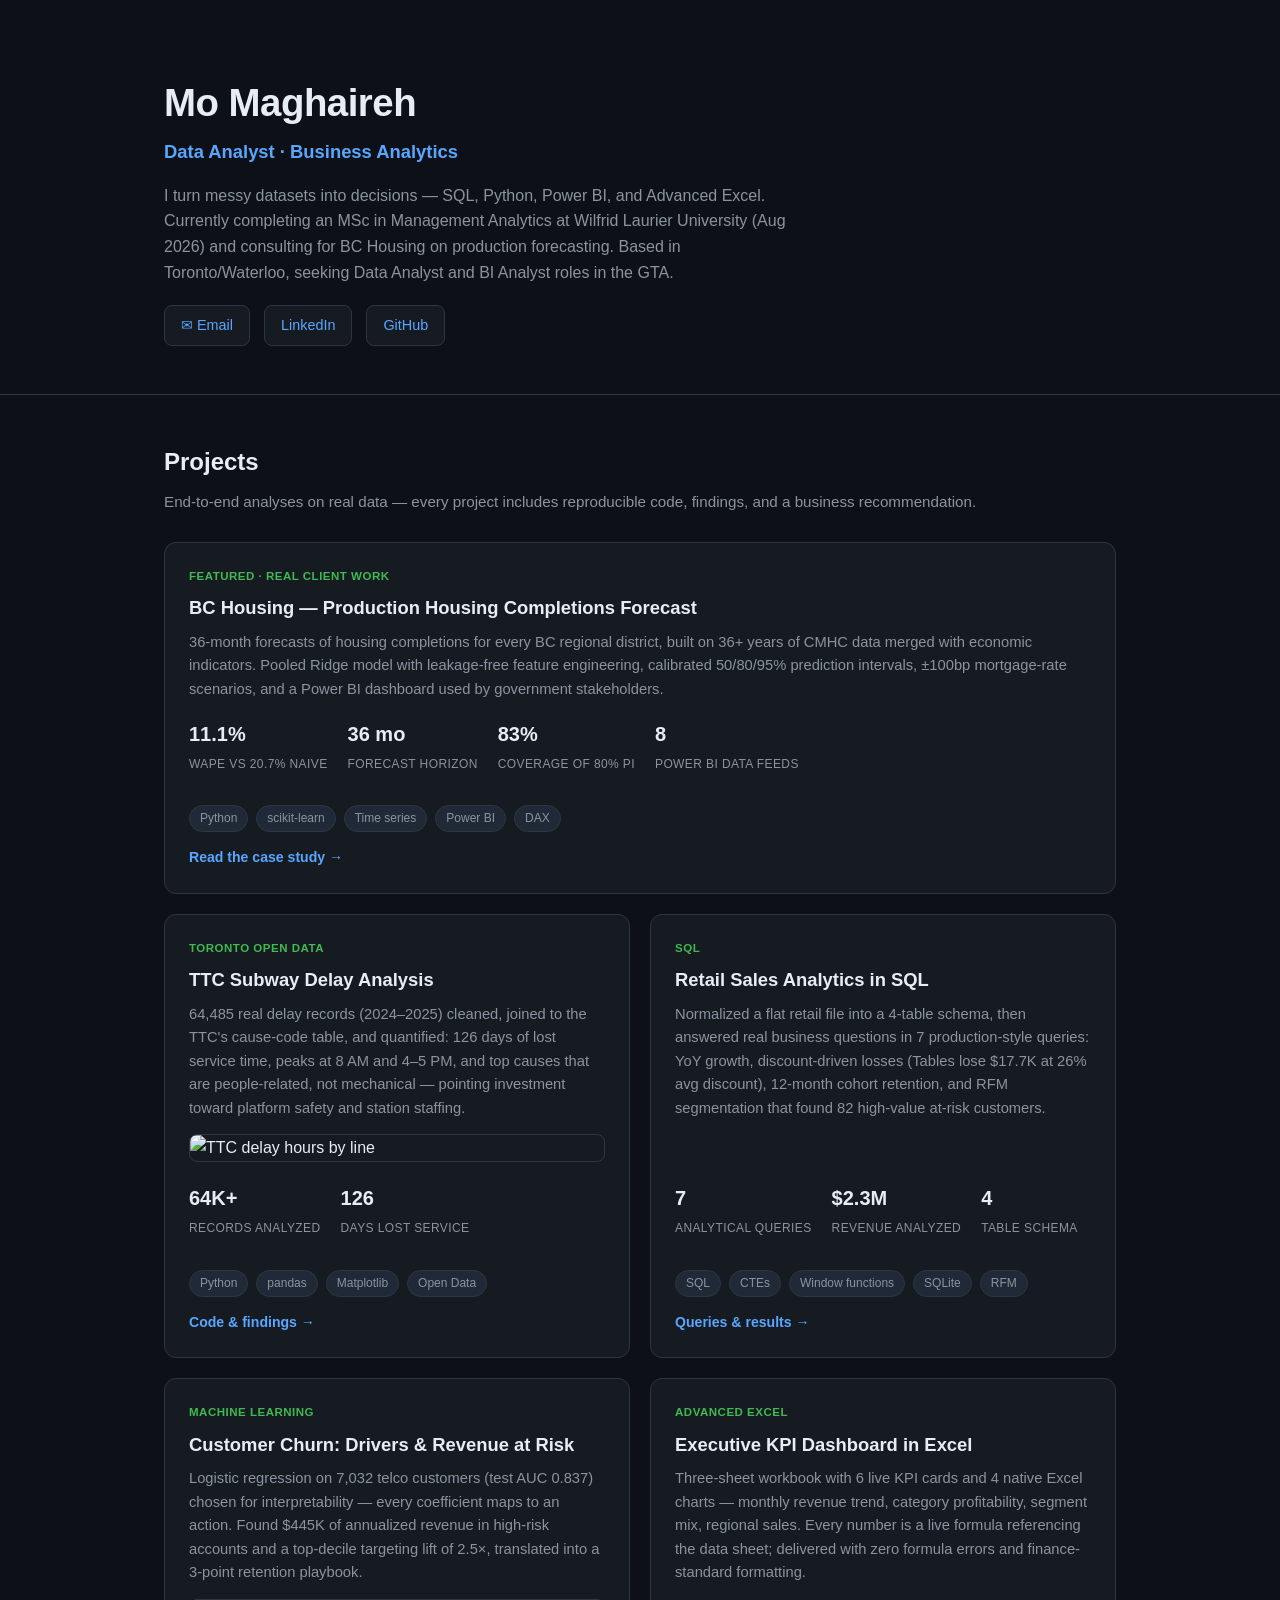
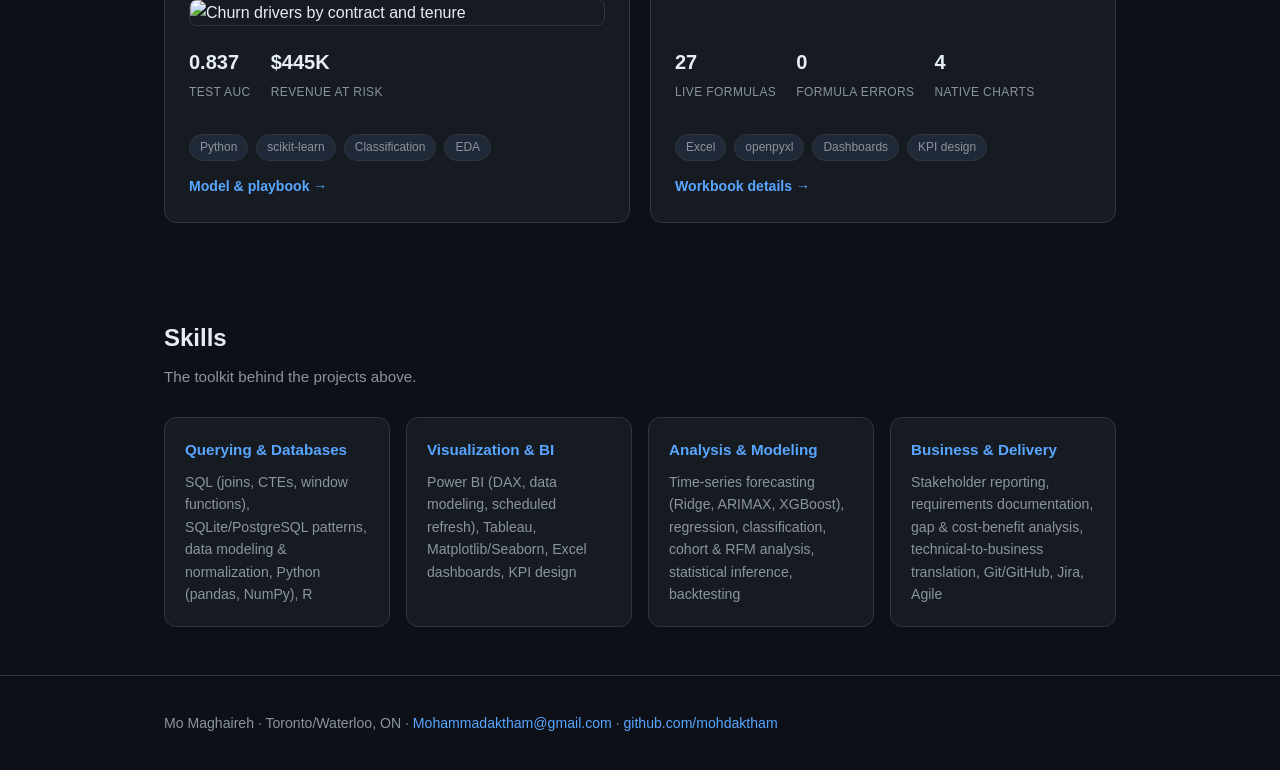
==== index.html @ 74f6d06e "Add files via upload" ====
<!DOCTYPE html>
<html lang="en">
<head>
<meta charset="UTF-8">
<meta name="viewport" content="width=device-width, initial-scale=1.0">
<title>Mo Maghaireh — Data Analyst | Toronto</title>
<meta name="description" content="Data & Business Analytics portfolio of Mo Maghaireh — SQL, Python, Power BI, Excel. Toronto/GTA.">
<style>
:root{
  --bg:#0d1117; --panel:#161b22; --border:#30363d; --text:#e6edf3;
  --muted:#8b949e; --accent:#58a6ff; --accent2:#3fb950; --tag:#1f2937;
}
*{margin:0;padding:0;box-sizing:border-box}
body{background:var(--bg);color:var(--text);font-family:-apple-system,BlinkMacSystemFont,"Segoe UI",Roboto,Helvetica,Arial,sans-serif;line-height:1.6}
a{color:var(--accent);text-decoration:none}
a:hover{text-decoration:underline}
.wrap{max-width:1000px;margin:0 auto;padding:0 24px}
header{padding:72px 0 48px;border-bottom:1px solid var(--border)}
h1{font-size:2.4rem;letter-spacing:-.5px}
.subtitle{font-size:1.15rem;color:var(--accent);margin-top:4px;font-weight:600}
.blurb{color:var(--muted);max-width:640px;margin-top:16px}
.links{margin-top:20px;display:flex;gap:14px;flex-wrap:wrap}
.links a{border:1px solid var(--border);padding:8px 16px;border-radius:8px;font-size:.9rem;background:var(--panel)}
.links a:hover{border-color:var(--accent);text-decoration:none}
section{padding:48px 0}
h2{font-size:1.5rem;margin-bottom:8px}
.section-sub{color:var(--muted);margin-bottom:28px;font-size:.95rem}
.grid{display:grid;grid-template-columns:1fr 1fr;gap:20px}
@media(max-width:760px){.grid{grid-template-columns:1fr}}
.card{background:var(--panel);border:1px solid var(--border);border-radius:12px;padding:24px;display:flex;flex-direction:column;transition:border-color .15s}
.card:hover{border-color:var(--accent)}
.card.featured{grid-column:1/-1}
.badge{display:inline-block;font-size:.72rem;font-weight:700;letter-spacing:.5px;text-transform:uppercase;color:var(--accent2);margin-bottom:8px}
.card h3{font-size:1.15rem;margin-bottom:8px}
.card p{color:var(--muted);font-size:.92rem;flex:1}
.metrics{display:flex;gap:20px;margin:16px 0;flex-wrap:wrap}
.metric b{display:block;font-size:1.25rem;color:var(--text)}
.metric span{font-size:.75rem;color:var(--muted);text-transform:uppercase;letter-spacing:.4px}
.tags{display:flex;gap:8px;flex-wrap:wrap;margin-top:14px}
.tag{background:var(--tag);border:1px solid var(--border);color:var(--muted);font-size:.75rem;padding:3px 10px;border-radius:99px}
.card img{width:100%;border-radius:8px;margin:14px 0 4px;border:1px solid var(--border)}
.proj-link{margin-top:14px;font-size:.88rem;font-weight:600}
.skills{display:grid;grid-template-columns:repeat(auto-fit,minmax(220px,1fr));gap:16px}
.skill-box{background:var(--panel);border:1px solid var(--border);border-radius:12px;padding:20px}
.skill-box h4{font-size:.95rem;margin-bottom:8px;color:var(--accent)}
.skill-box p{color:var(--muted);font-size:.88rem}
footer{border-top:1px solid var(--border);padding:36px 0;color:var(--muted);font-size:.88rem}
</style>
</head>
<body>

<header>
  <div class="wrap">
    <h1>Mo Maghaireh</h1>
    <div class="subtitle">Data Analyst · Business Analytics</div>
    <p class="blurb">I turn messy datasets into decisions — SQL, Python, Power BI, and Advanced Excel.
    Currently completing an MSc in Management Analytics at Wilfrid Laurier University (Aug 2026) and consulting
    for BC Housing on production forecasting. Based in Toronto/Waterloo, seeking Data Analyst and BI Analyst roles in the GTA.</p>
    <div class="links">
      <a href="mailto:Mohammadaktham@gmail.com">✉ Email</a>
      <a href="https://linkedin.com/in/mo-maghaireh-868554170" target="_blank">LinkedIn</a>
      <a href="https://github.com/mohdaktham" target="_blank">GitHub</a>
    </div>
  </div>
</header>

<section id="projects">
  <div class="wrap">
    <h2>Projects</h2>
    <p class="section-sub">End-to-end analyses on real data — every project includes reproducible code, findings, and a business recommendation.</p>
    <div class="grid">

      <div class="card featured">
        <span class="badge">Featured · Real client work</span>
        <h3>BC Housing — Production Housing Completions Forecast</h3>
        <p>36-month forecasts of housing completions for every BC regional district, built on 36+ years of CMHC data merged
        with economic indicators. Pooled Ridge model with leakage-free feature engineering, calibrated 50/80/95% prediction
        intervals, ±100bp mortgage-rate scenarios, and a Power BI dashboard used by government stakeholders.</p>
        <div class="metrics">
          <div class="metric"><b>11.1%</b><span>WAPE vs 20.7% naive</span></div>
          <div class="metric"><b>36 mo</b><span>forecast horizon</span></div>
          <div class="metric"><b>83%</b><span>coverage of 80% PI</span></div>
          <div class="metric"><b>8</b><span>Power BI data feeds</span></div>
        </div>
        <div class="tags"><span class="tag">Python</span><span class="tag">scikit-learn</span><span class="tag">Time series</span><span class="tag">Power BI</span><span class="tag">DAX</span></div>
        <div class="proj-link"><a href="projects/05-bc-housing-forecast/README.md">Read the case study →</a></div>
      </div>

      <div class="card">
        <span class="badge">Toronto Open Data</span>
        <h3>TTC Subway Delay Analysis</h3>
        <p>64,485 real delay records (2024–2025) cleaned, joined to the TTC's cause-code table, and quantified:
        126 days of lost service time, peaks at 8&nbsp;AM and 4–5&nbsp;PM, and top causes that are people-related, not
        mechanical — pointing investment toward platform safety and station staffing.</p>
        <img src="assets/ttc.png" alt="TTC delay hours by line">
        <div class="metrics">
          <div class="metric"><b>64K+</b><span>records analyzed</span></div>
          <div class="metric"><b>126</b><span>days lost service</span></div>
        </div>
        <div class="tags"><span class="tag">Python</span><span class="tag">pandas</span><span class="tag">Matplotlib</span><span class="tag">Open Data</span></div>
        <div class="proj-link"><a href="projects/01-ttc-subway-delays/README.md">Code & findings →</a></div>
      </div>

      <div class="card">
        <span class="badge">SQL</span>
        <h3>Retail Sales Analytics in SQL</h3>
        <p>Normalized a flat retail file into a 4-table schema, then answered real business questions in 7
        production-style queries: YoY growth, discount-driven losses (Tables lose $17.7K at 26% avg discount),
        12-month cohort retention, and RFM segmentation that found 82 high-value at-risk customers.</p>
        <div class="metrics">
          <div class="metric"><b>7</b><span>analytical queries</span></div>
          <div class="metric"><b>$2.3M</b><span>revenue analyzed</span></div>
          <div class="metric"><b>4</b><span>table schema</span></div>
        </div>
        <div class="tags"><span class="tag">SQL</span><span class="tag">CTEs</span><span class="tag">Window functions</span><span class="tag">SQLite</span><span class="tag">RFM</span></div>
        <div class="proj-link"><a href="projects/02-sql-retail-analytics/README.md">Queries & results →</a></div>
      </div>

      <div class="card">
        <span class="badge">Machine Learning</span>
        <h3>Customer Churn: Drivers &amp; Revenue at Risk</h3>
        <p>Logistic regression on 7,032 telco customers (test AUC 0.837) chosen for interpretability — every coefficient
        maps to an action. Found $445K of annualized revenue in high-risk accounts and a top-decile targeting lift of 2.5×,
        translated into a 3-point retention playbook.</p>
        <img src="assets/churn.png" alt="Churn drivers by contract and tenure">
        <div class="metrics">
          <div class="metric"><b>0.837</b><span>test AUC</span></div>
          <div class="metric"><b>$445K</b><span>revenue at risk</span></div>
        </div>
        <div class="tags"><span class="tag">Python</span><span class="tag">scikit-learn</span><span class="tag">Classification</span><span class="tag">EDA</span></div>
        <div class="proj-link"><a href="projects/03-customer-churn/README.md">Model & playbook →</a></div>
      </div>

      <div class="card">
        <span class="badge">Advanced Excel</span>
        <h3>Executive KPI Dashboard in Excel</h3>
        <p>Three-sheet workbook with 6 live KPI cards and 4 native Excel charts — monthly revenue trend, category
        profitability, segment mix, regional sales. Every number is a live formula referencing the data sheet;
        delivered with zero formula errors and finance-standard formatting.</p>
        <div class="metrics">
          <div class="metric"><b>27</b><span>live formulas</span></div>
          <div class="metric"><b>0</b><span>formula errors</span></div>
          <div class="metric"><b>4</b><span>native charts</span></div>
        </div>
        <div class="tags"><span class="tag">Excel</span><span class="tag">openpyxl</span><span class="tag">Dashboards</span><span class="tag">KPI design</span></div>
        <div class="proj-link"><a href="projects/04-excel-kpi-dashboard/README.md">Workbook details →</a></div>
      </div>

    </div>
  </div>
</section>

<section id="skills">
  <div class="wrap">
    <h2>Skills</h2>
    <p class="section-sub">The toolkit behind the projects above.</p>
    <div class="skills">
      <div class="skill-box"><h4>Querying &amp; Databases</h4><p>SQL (joins, CTEs, window functions), SQLite/PostgreSQL patterns, data modeling &amp; normalization, Python (pandas, NumPy), R</p></div>
      <div class="skill-box"><h4>Visualization &amp; BI</h4><p>Power BI (DAX, data modeling, scheduled refresh), Tableau, Matplotlib/Seaborn, Excel dashboards, KPI design</p></div>
      <div class="skill-box"><h4>Analysis &amp; Modeling</h4><p>Time-series forecasting (Ridge, ARIMAX, XGBoost), regression, classification, cohort &amp; RFM analysis, statistical inference, backtesting</p></div>
      <div class="skill-box"><h4>Business &amp; Delivery</h4><p>Stakeholder reporting, requirements documentation, gap &amp; cost-benefit analysis, technical-to-business translation, Git/GitHub, Jira, Agile</p></div>
    </div>
  </div>
</section>

<footer>
  <div class="wrap">
    Mo Maghaireh · Toronto/Waterloo, ON · <a href="mailto:Mohammadaktham@gmail.com">Mohammadaktham@gmail.com</a> ·
    <a href="https://github.com/mohdaktham" target="_blank">github.com/mohdaktham</a>
  </div>
</footer>

</body>
</html>
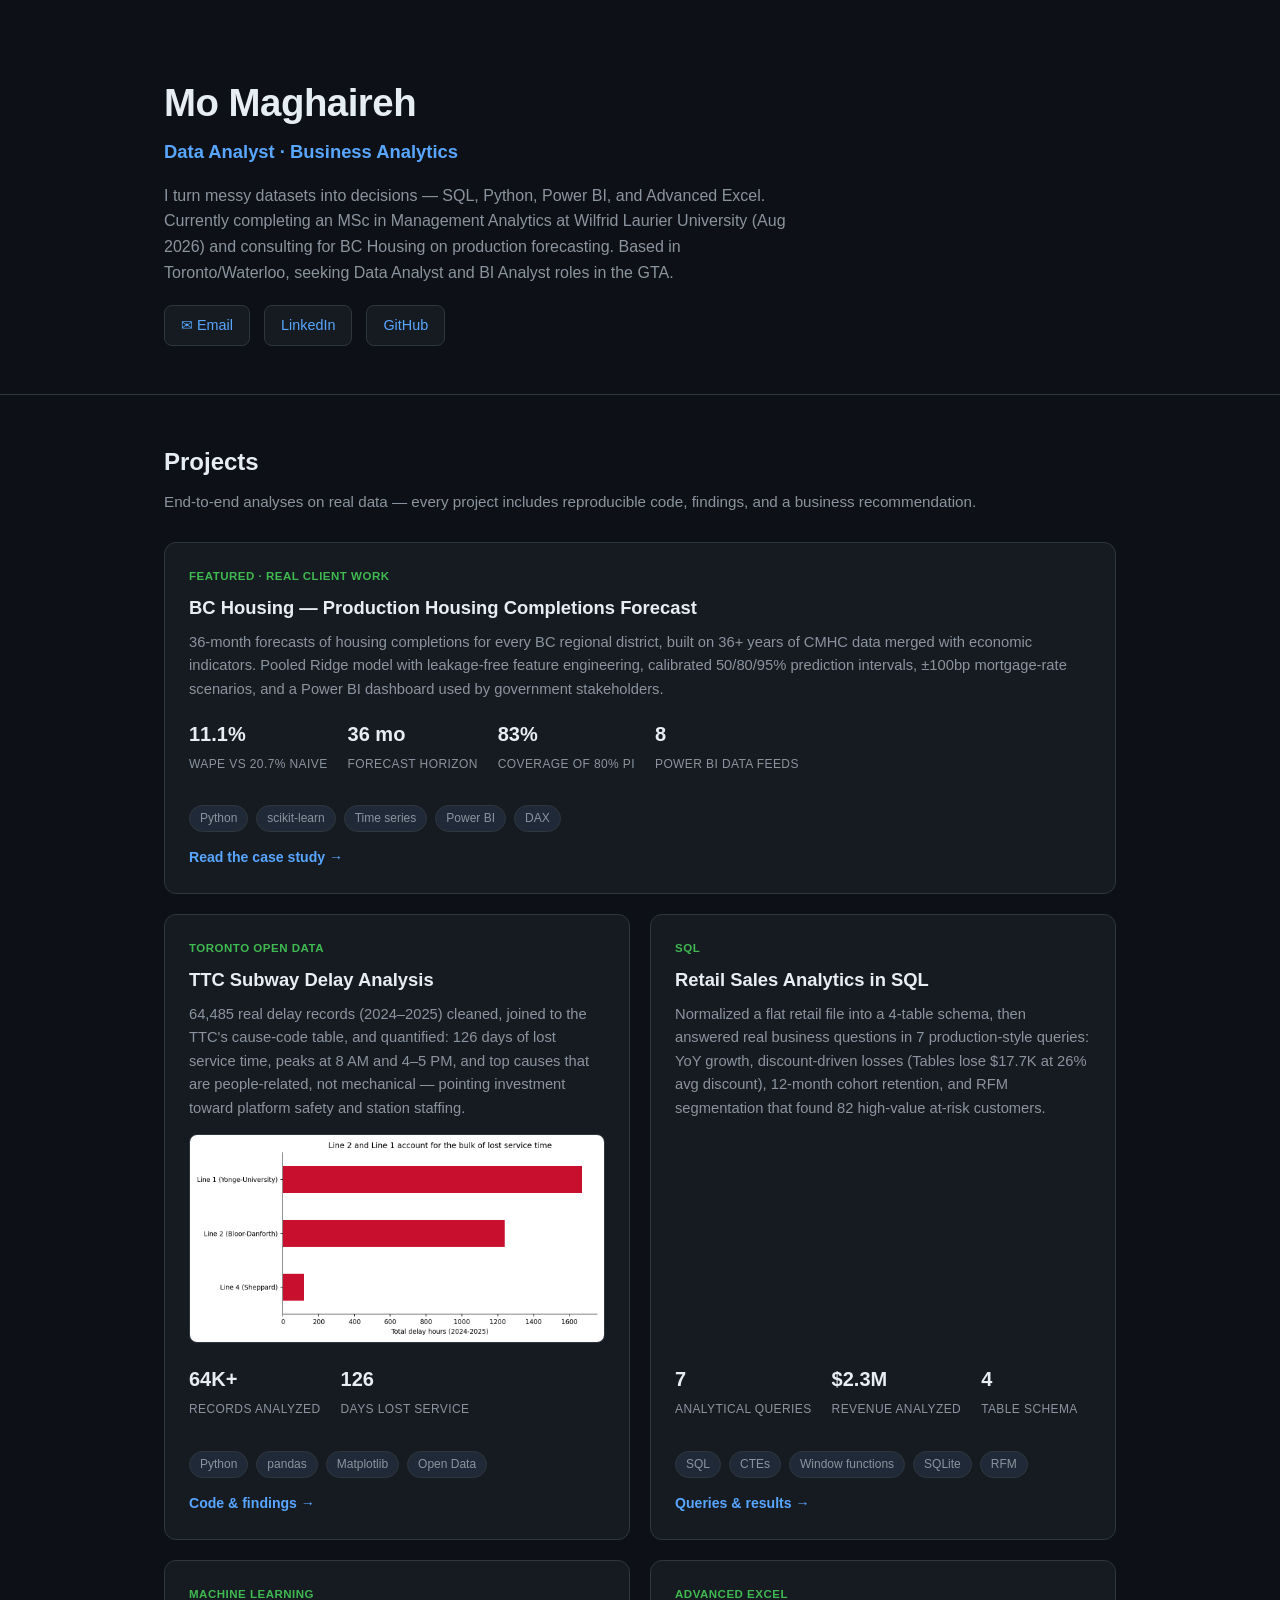
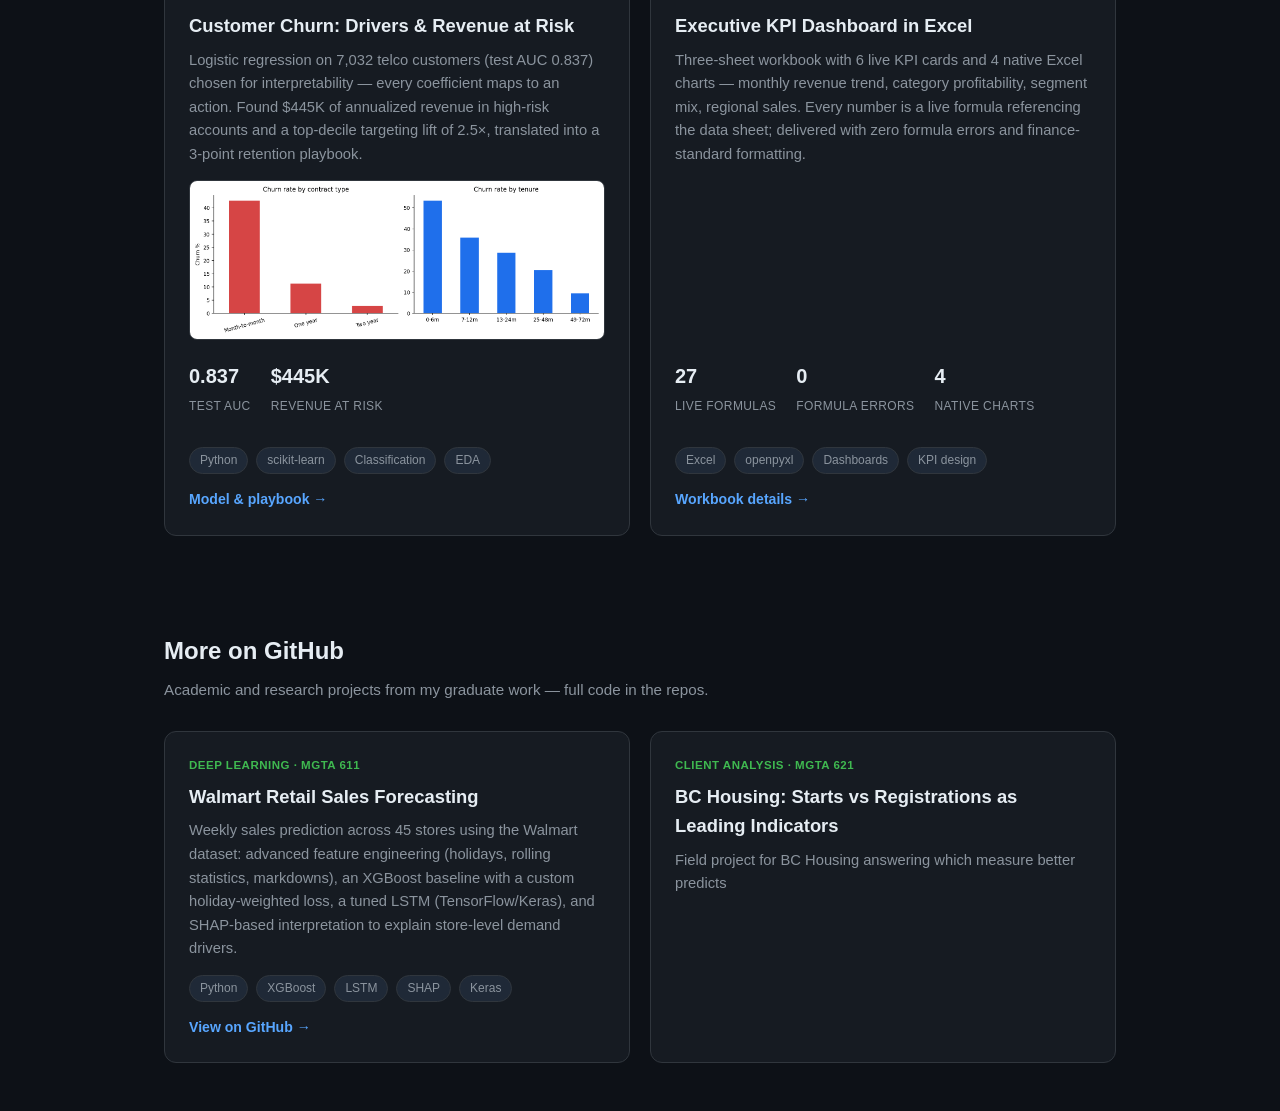
==== commit fd380074: "Add 'More on GitHub' section: Walmart forecasting, BC Housing 621, NS-3/SUMO, BackTest Buddy" ====
--- a/index.html
+++ b/index.html
@@ -150,25 +150,23 @@
   </div>
 </section>
 
-<section id="skills">
+<section id="more-projects">
   <div class="wrap">
-    <h2>Skills</h2>
-    <p class="section-sub">The toolkit behind the projects above.</p>
-    <div class="skills">
-      <div class="skill-box"><h4>Querying &amp; Databases</h4><p>SQL (joins, CTEs, window functions), SQLite/PostgreSQL patterns, data modeling &amp; normalization, Python (pandas, NumPy), R</p></div>
-      <div class="skill-box"><h4>Visualization &amp; BI</h4><p>Power BI (DAX, data modeling, scheduled refresh), Tableau, Matplotlib/Seaborn, Excel dashboards, KPI design</p></div>
-      <div class="skill-box"><h4>Analysis &amp; Modeling</h4><p>Time-series forecasting (Ridge, ARIMAX, XGBoost), regression, classification, cohort &amp; RFM analysis, statistical inference, backtesting</p></div>
-      <div class="skill-box"><h4>Business &amp; Delivery</h4><p>Stakeholder reporting, requirements documentation, gap &amp; cost-benefit analysis, technical-to-business translation, Git/GitHub, Jira, Agile</p></div>
-    </div>
-  </div>
-</section>
+    <h2>More on GitHub</h2>
+    <p class="section-sub">Academic and research projects from my graduate work — full code in the repos.</p>
+    <div class="grid">
 
-<footer>
-  <div class="wrap">
-    Mo Maghaireh · Toronto/Waterloo, ON · <a href="mailto:Mohammadaktham@gmail.com">Mohammadaktham@gmail.com</a> ·
-    <a href="https://github.com/mohdaktham" target="_blank">github.com/mohdaktham</a>
-  </div>
-</footer>
+      <div class="card">
+        <span class="badge">Deep Learning · MGTA 611</span>
+        <h3>Walmart Retail Sales Forecasting</h3>
+        <p>Weekly sales prediction across 45 stores using the Walmart dataset: advanced feature engineering
+        (holidays, rolling statistics, markdowns), an XGBoost baseline with a custom holiday-weighted loss,
+        a tuned LSTM (TensorFlow/Keras), and SHAP-based interpretation to explain store-level demand drivers.</p>
+        <div class="tags"><span class="tag">Python</span><span class="tag">XGBoost</span><span class="tag">LSTM</span><span class="tag">SHAP</span><span class="tag">Keras</span></div>
+        <div class="proj-link"><a href="https://github.com/mohdaktham/projects/tree/main/611-group-project" target="_blank">View on GitHub →</a></div>
+      </div>
 
-</body>
-</html>
+      <div class="card">
+        <span class="badge">Client Analysis · MGTA 621</span>
+        <h3>BC Housing: Starts vs Registrations as Leading Indicators</h3>
+        <p>Field project for BC Housing answering which measure better predicts
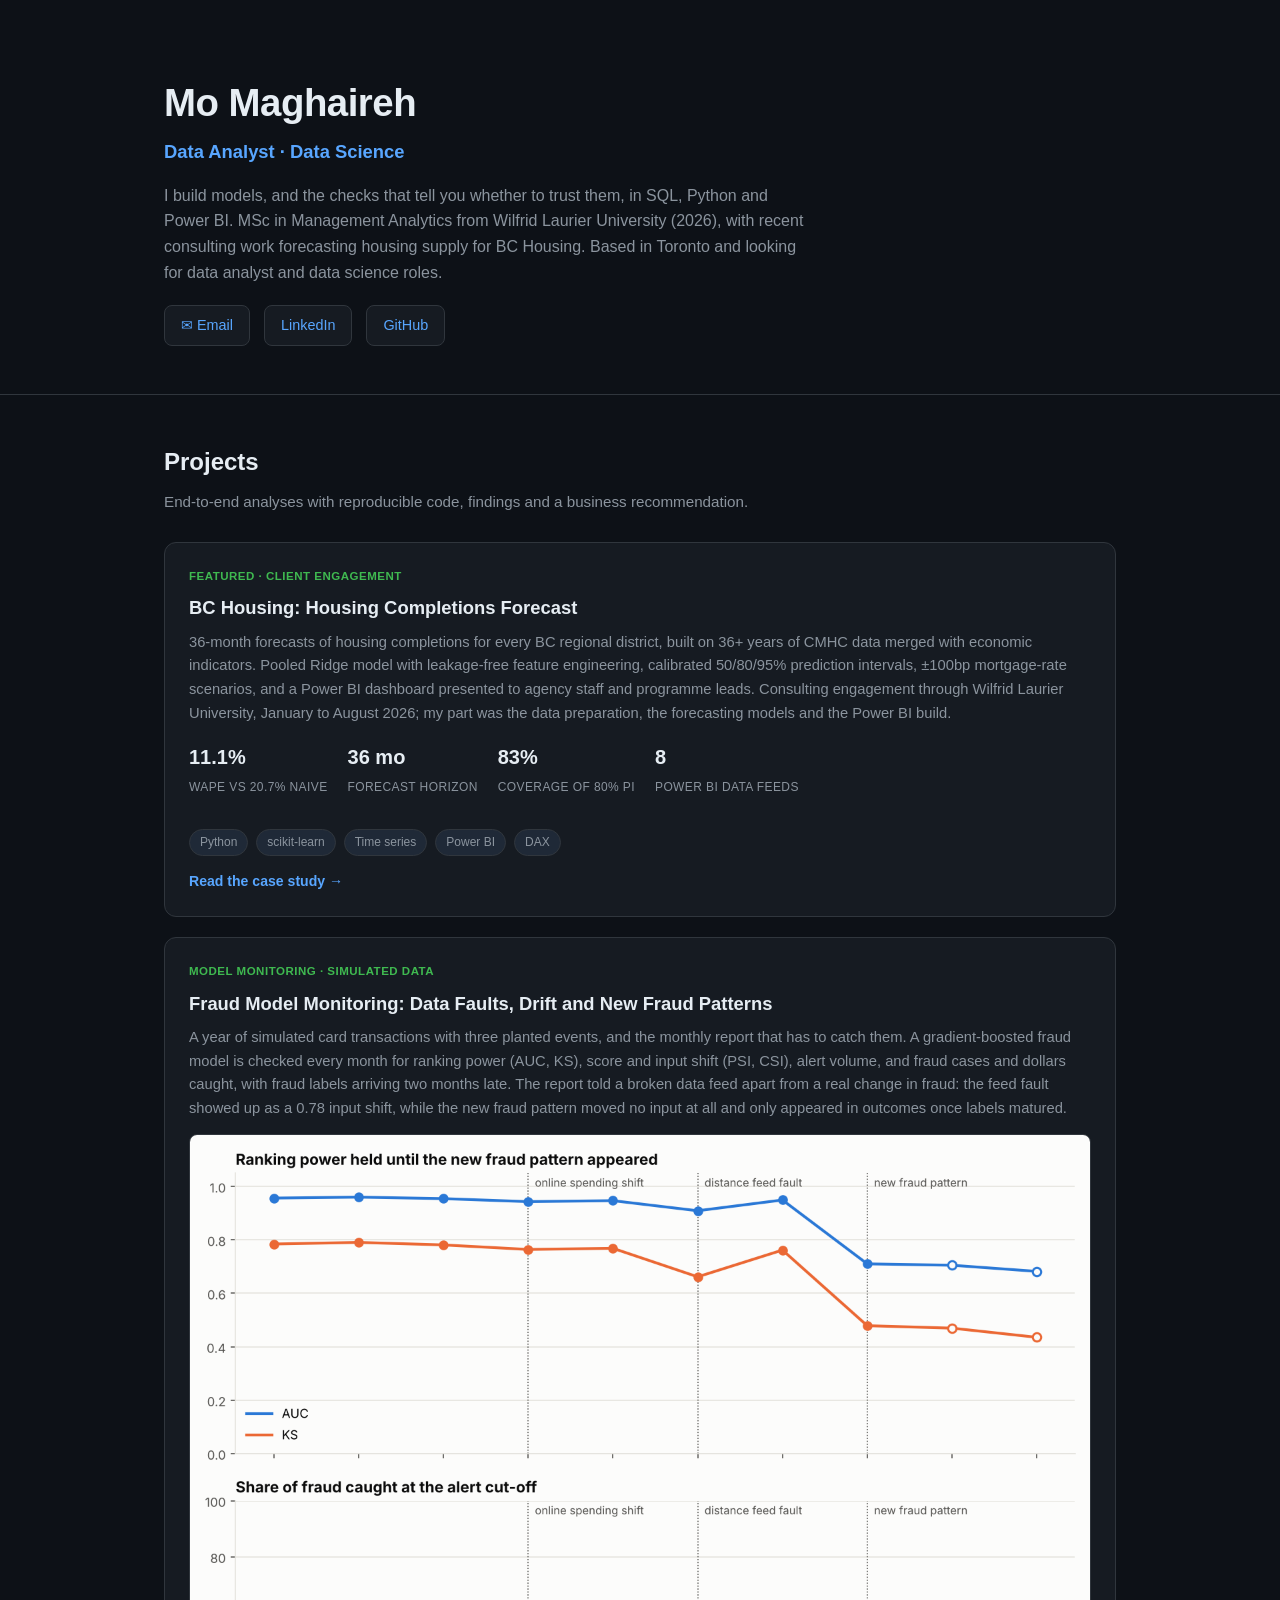
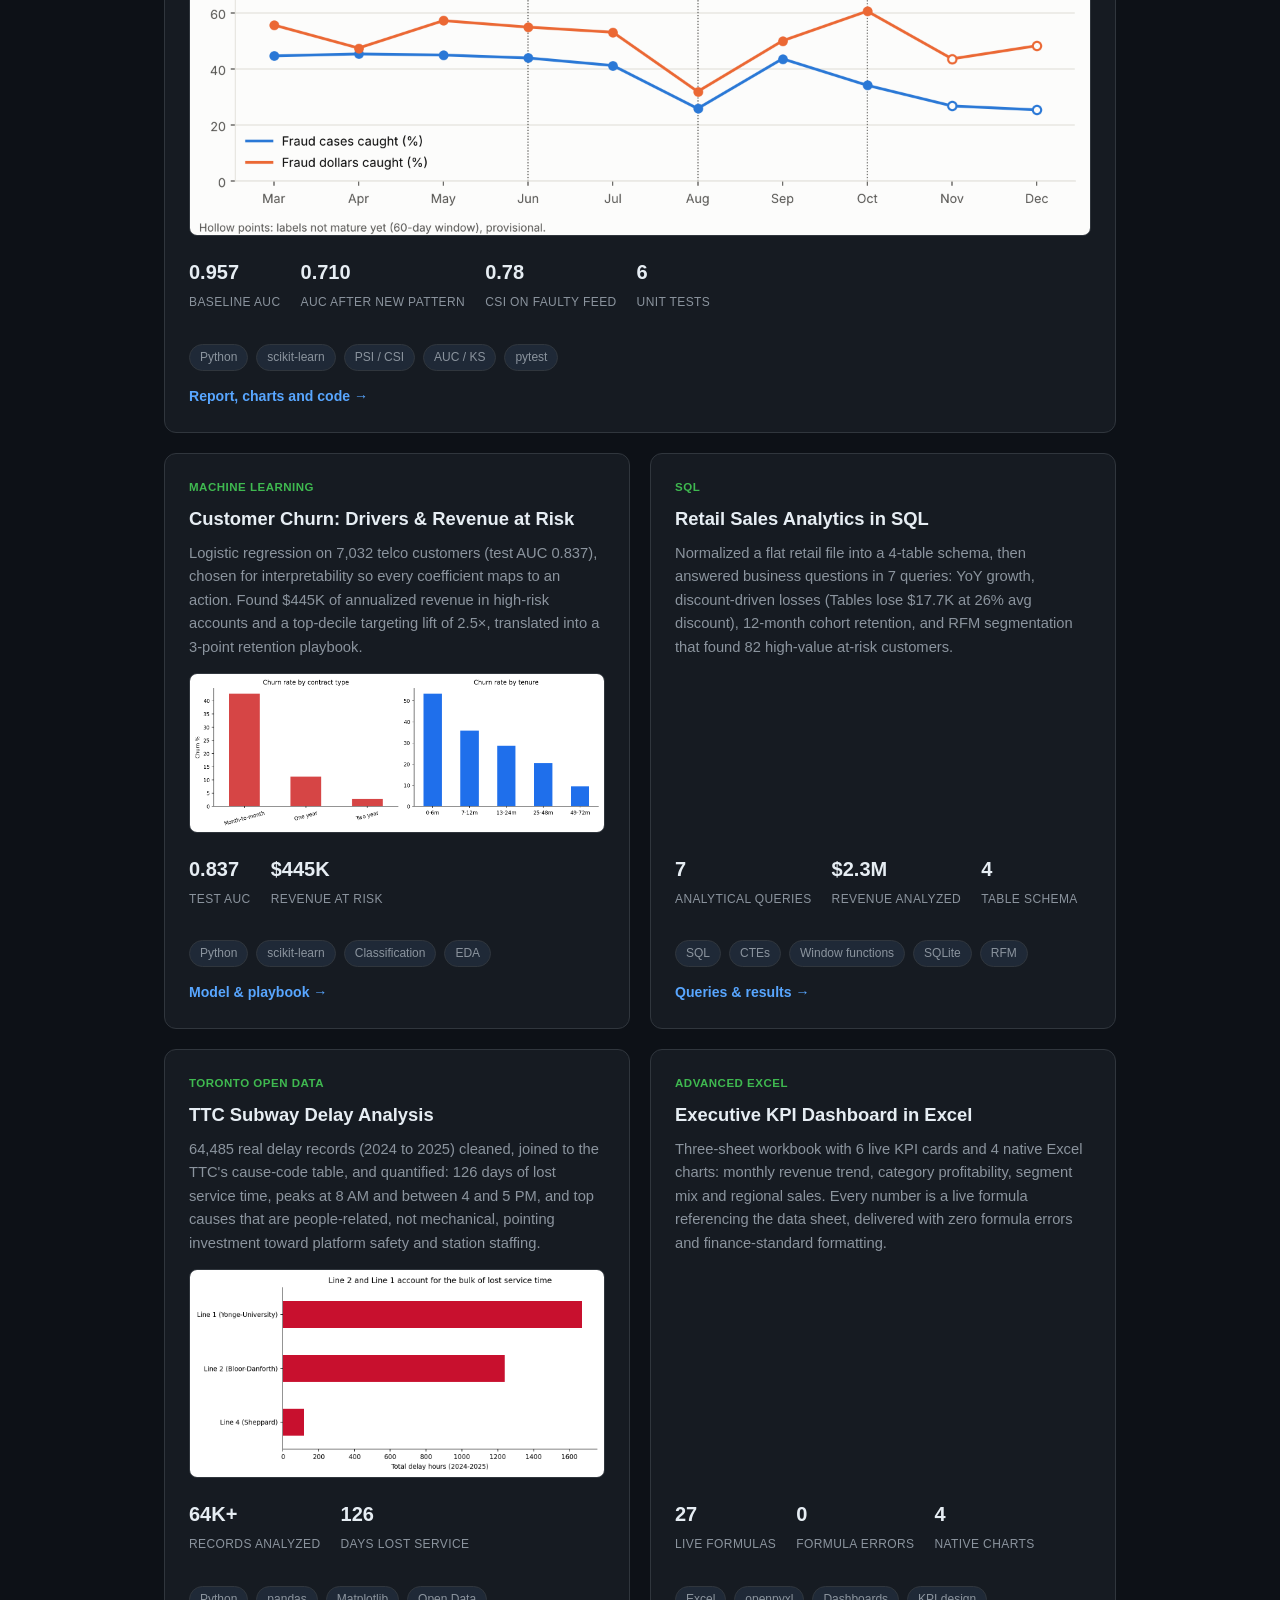
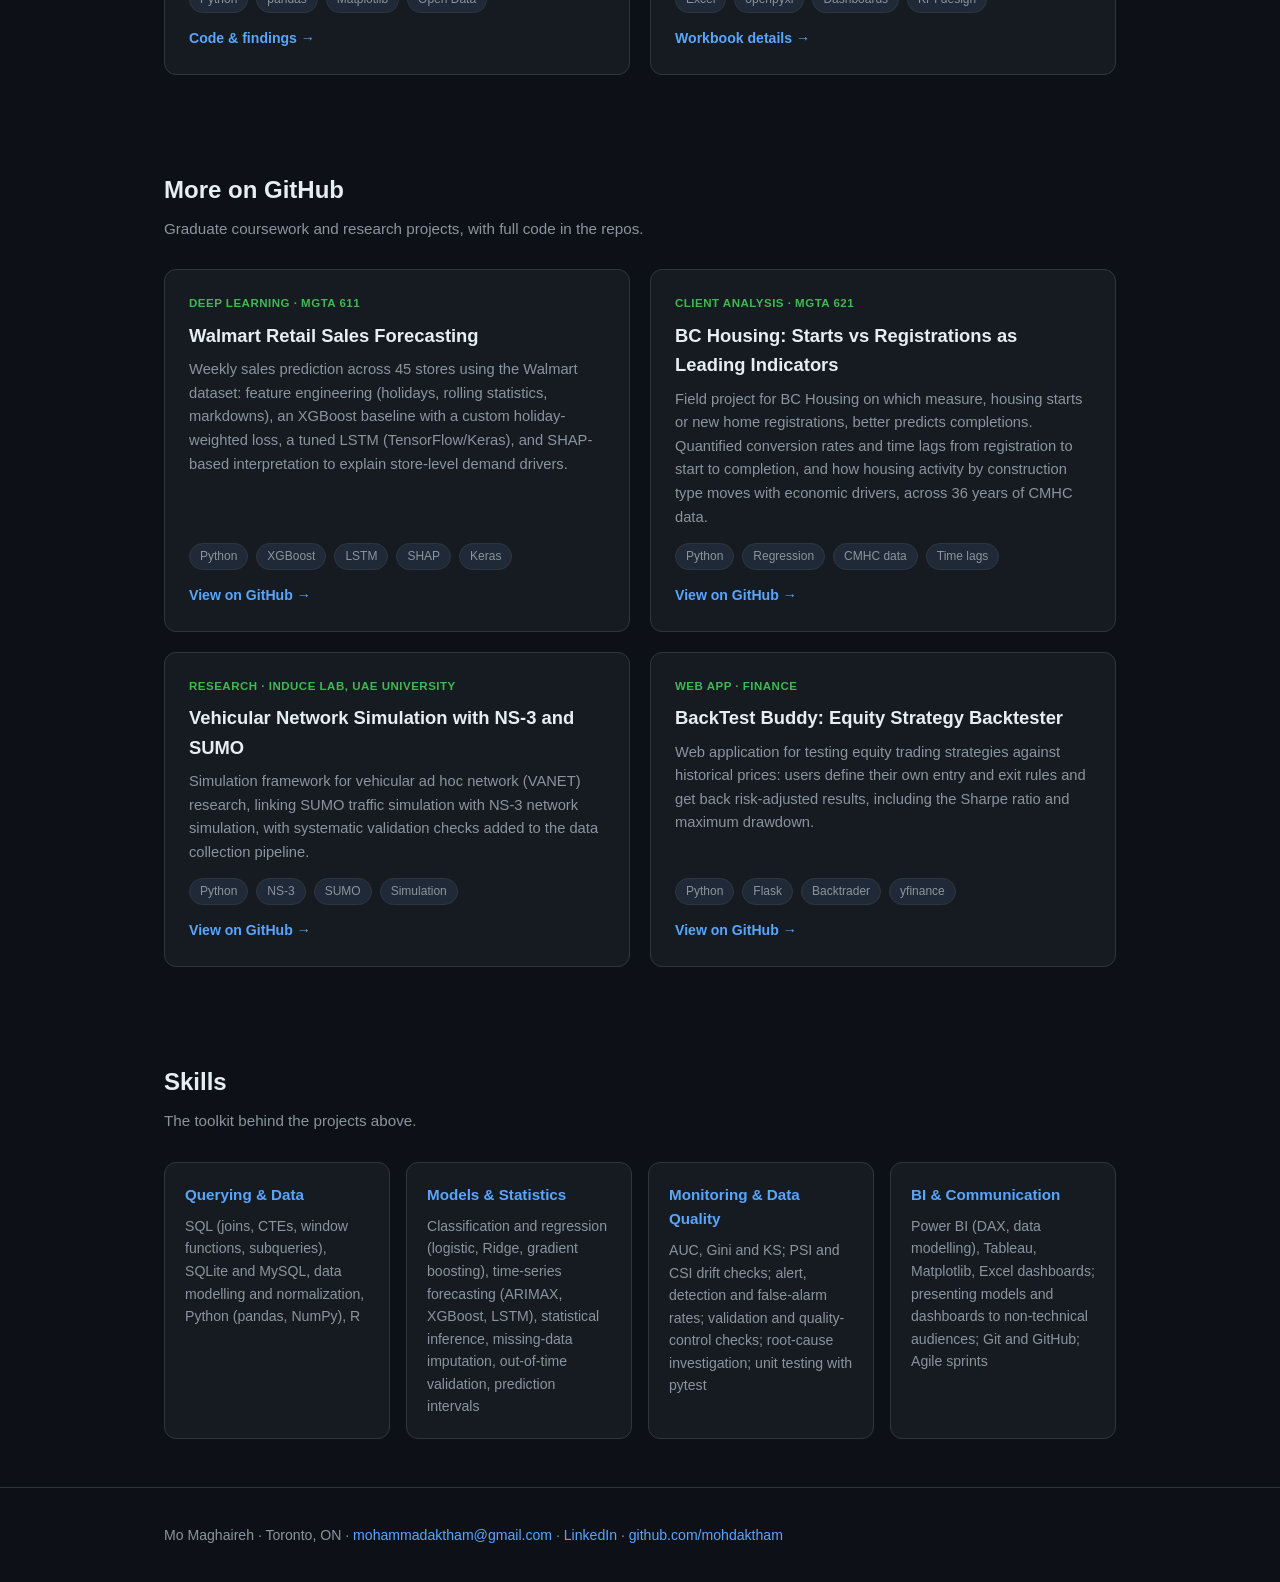
==== commit c6d847e4: "Add files via upload" ====
--- a/index.html
+++ b/index.html
@@ -3,8 +3,8 @@
 <head>
 <meta charset="UTF-8">
 <meta name="viewport" content="width=device-width, initial-scale=1.0">
-<title>Mo Maghaireh — Data Analyst | Toronto</title>
-<meta name="description" content="Data & Business Analytics portfolio of Mo Maghaireh — SQL, Python, Power BI, Excel. Toronto/GTA.">
+<title>Mo Maghaireh | Data Analyst and Data Science | Toronto</title>
+<meta name="description" content="Data analytics and data science portfolio of Mo Maghaireh: SQL, Python, Power BI, model monitoring. Toronto, ON.">
 <style>
 :root{
   --bg:#0d1117; --panel:#161b22; --border:#30363d; --text:#e6edf3;
@@ -52,13 +52,13 @@
 <header>
   <div class="wrap">
     <h1>Mo Maghaireh</h1>
-    <div class="subtitle">Data Analyst · Business Analytics</div>
-    <p class="blurb">I turn messy datasets into decisions — SQL, Python, Power BI, and Advanced Excel.
-    Currently completing an MSc in Management Analytics at Wilfrid Laurier University (Aug 2026) and consulting
-    for BC Housing on production forecasting. Based in Toronto/Waterloo, seeking Data Analyst and BI Analyst roles in the GTA.</p>
+    <div class="subtitle">Data Analyst · Data Science</div>
+    <p class="blurb">I build models, and the checks that tell you whether to trust them, in SQL, Python and Power BI.
+    MSc in Management Analytics from Wilfrid Laurier University (2026), with recent consulting work forecasting housing
+    supply for BC Housing. Based in Toronto and looking for data analyst and data science roles.</p>
     <div class="links">
-      <a href="mailto:Mohammadaktham@gmail.com">✉ Email</a>
-      <a href="https://linkedin.com/in/mo-maghaireh-868554170" target="_blank">LinkedIn</a>
+      <a href="mailto:mohammadaktham@gmail.com">✉ Email</a>
+      <a href="https://linkedin.com/in/mo-maghaireh" target="_blank">LinkedIn</a>
       <a href="https://github.com/mohdaktham" target="_blank">GitHub</a>
     </div>
   </div>
@@ -67,15 +67,17 @@
 <section id="projects">
   <div class="wrap">
     <h2>Projects</h2>
-    <p class="section-sub">End-to-end analyses on real data — every project includes reproducible code, findings, and a business recommendation.</p>
+    <p class="section-sub">End-to-end analyses with reproducible code, findings and a business recommendation.</p>
     <div class="grid">
 
       <div class="card featured">
-        <span class="badge">Featured · Real client work</span>
-        <h3>BC Housing — Production Housing Completions Forecast</h3>
+        <span class="badge">Featured · Client engagement</span>
+        <h3>BC Housing: Housing Completions Forecast</h3>
         <p>36-month forecasts of housing completions for every BC regional district, built on 36+ years of CMHC data merged
         with economic indicators. Pooled Ridge model with leakage-free feature engineering, calibrated 50/80/95% prediction
-        intervals, ±100bp mortgage-rate scenarios, and a Power BI dashboard used by government stakeholders.</p>
+        intervals, ±100bp mortgage-rate scenarios, and a Power BI dashboard presented to agency staff and programme leads.
+        Consulting engagement through Wilfrid Laurier University, January to August 2026; my part was the data preparation,
+        the forecasting models and the Power BI build.</p>
         <div class="metrics">
           <div class="metric"><b>11.1%</b><span>WAPE vs 20.7% naive</span></div>
           <div class="metric"><b>36 mo</b><span>forecast horizon</span></div>
@@ -86,26 +88,45 @@
         <div class="proj-link"><a href="projects/05-bc-housing-forecast/README.md">Read the case study →</a></div>
       </div>
 
-      <div class="card">
-        <span class="badge">Toronto Open Data</span>
-        <h3>TTC Subway Delay Analysis</h3>
-        <p>64,485 real delay records (2024–2025) cleaned, joined to the TTC's cause-code table, and quantified:
-        126 days of lost service time, peaks at 8&nbsp;AM and 4–5&nbsp;PM, and top causes that are people-related, not
-        mechanical — pointing investment toward platform safety and station staffing.</p>
-        <img src="assets/ttc.png" alt="TTC delay hours by line">
-        <div class="metrics">
-          <div class="metric"><b>64K+</b><span>records analyzed</span></div>
-          <div class="metric"><b>126</b><span>days lost service</span></div>
-        </div>
-        <div class="tags"><span class="tag">Python</span><span class="tag">pandas</span><span class="tag">Matplotlib</span><span class="tag">Open Data</span></div>
-        <div class="proj-link"><a href="projects/01-ttc-subway-delays/README.md">Code & findings →</a></div>
+      <div class="card featured">
+        <span class="badge">Model monitoring · Simulated data</span>
+        <h3>Fraud Model Monitoring: Data Faults, Drift and New Fraud Patterns</h3>
+        <p>A year of simulated card transactions with three planted events, and the monthly report that has to catch them.
+        A gradient-boosted fraud model is checked every month for ranking power (AUC, KS), score and input shift (PSI, CSI),
+        alert volume, and fraud cases and dollars caught, with fraud labels arriving two months late. The report told a
+        broken data feed apart from a real change in fraud: the feed fault showed up as a 0.78 input shift, while the new
+        fraud pattern moved no input at all and only appeared in outcomes once labels matured.</p>
+        <img src="projects/06-fraud-model-monitoring/charts/performance.png" alt="AUC, KS and share of fraud caught by month, with the three events marked">
+        <div class="metrics">
+          <div class="metric"><b>0.957</b><span>baseline AUC</span></div>
+          <div class="metric"><b>0.710</b><span>AUC after new pattern</span></div>
+          <div class="metric"><b>0.78</b><span>CSI on faulty feed</span></div>
+          <div class="metric"><b>6</b><span>unit tests</span></div>
+        </div>
+        <div class="tags"><span class="tag">Python</span><span class="tag">scikit-learn</span><span class="tag">PSI / CSI</span><span class="tag">AUC / KS</span><span class="tag">pytest</span></div>
+        <div class="proj-link"><a href="projects/06-fraud-model-monitoring/README.md">Report, charts and code →</a></div>
+      </div>
+
+      <div class="card">
+        <span class="badge">Machine Learning</span>
+        <h3>Customer Churn: Drivers &amp; Revenue at Risk</h3>
+        <p>Logistic regression on 7,032 telco customers (test AUC 0.837), chosen for interpretability so every coefficient
+        maps to an action. Found $445K of annualized revenue in high-risk accounts and a top-decile targeting lift of 2.5×,
+        translated into a 3-point retention playbook.</p>
+        <img src="assets/churn.png" alt="Churn drivers by contract and tenure">
+        <div class="metrics">
+          <div class="metric"><b>0.837</b><span>test AUC</span></div>
+          <div class="metric"><b>$445K</b><span>revenue at risk</span></div>
+        </div>
+        <div class="tags"><span class="tag">Python</span><span class="tag">scikit-learn</span><span class="tag">Classification</span><span class="tag">EDA</span></div>
+        <div class="proj-link"><a href="projects/03-customer-churn/README.md">Model &amp; playbook →</a></div>
       </div>
 
       <div class="card">
         <span class="badge">SQL</span>
         <h3>Retail Sales Analytics in SQL</h3>
-        <p>Normalized a flat retail file into a 4-table schema, then answered real business questions in 7
-        production-style queries: YoY growth, discount-driven losses (Tables lose $17.7K at 26% avg discount),
+        <p>Normalized a flat retail file into a 4-table schema, then answered business questions in 7
+        queries: YoY growth, discount-driven losses (Tables lose $17.7K at 26% avg discount),
         12-month cohort retention, and RFM segmentation that found 82 high-value at-risk customers.</p>
         <div class="metrics">
           <div class="metric"><b>7</b><span>analytical queries</span></div>
@@ -113,29 +134,29 @@
           <div class="metric"><b>4</b><span>table schema</span></div>
         </div>
         <div class="tags"><span class="tag">SQL</span><span class="tag">CTEs</span><span class="tag">Window functions</span><span class="tag">SQLite</span><span class="tag">RFM</span></div>
-        <div class="proj-link"><a href="projects/02-sql-retail-analytics/README.md">Queries & results →</a></div>
-      </div>
-
-      <div class="card">
-        <span class="badge">Machine Learning</span>
-        <h3>Customer Churn: Drivers &amp; Revenue at Risk</h3>
-        <p>Logistic regression on 7,032 telco customers (test AUC 0.837) chosen for interpretability — every coefficient
-        maps to an action. Found $445K of annualized revenue in high-risk accounts and a top-decile targeting lift of 2.5×,
-        translated into a 3-point retention playbook.</p>
-        <img src="assets/churn.png" alt="Churn drivers by contract and tenure">
-        <div class="metrics">
-          <div class="metric"><b>0.837</b><span>test AUC</span></div>
-          <div class="metric"><b>$445K</b><span>revenue at risk</span></div>
-        </div>
-        <div class="tags"><span class="tag">Python</span><span class="tag">scikit-learn</span><span class="tag">Classification</span><span class="tag">EDA</span></div>
-        <div class="proj-link"><a href="projects/03-customer-churn/README.md">Model & playbook →</a></div>
+        <div class="proj-link"><a href="projects/02-sql-retail-analytics/README.md">Queries &amp; results →</a></div>
+      </div>
+
+      <div class="card">
+        <span class="badge">Toronto Open Data</span>
+        <h3>TTC Subway Delay Analysis</h3>
+        <p>64,485 real delay records (2024 to 2025) cleaned, joined to the TTC's cause-code table, and quantified:
+        126 days of lost service time, peaks at 8&nbsp;AM and between 4 and 5&nbsp;PM, and top causes that are people-related,
+        not mechanical, pointing investment toward platform safety and station staffing.</p>
+        <img src="assets/ttc.png" alt="TTC delay hours by line">
+        <div class="metrics">
+          <div class="metric"><b>64K+</b><span>records analyzed</span></div>
+          <div class="metric"><b>126</b><span>days lost service</span></div>
+        </div>
+        <div class="tags"><span class="tag">Python</span><span class="tag">pandas</span><span class="tag">Matplotlib</span><span class="tag">Open Data</span></div>
+        <div class="proj-link"><a href="projects/01-ttc-subway-delays/README.md">Code &amp; findings →</a></div>
       </div>
 
       <div class="card">
         <span class="badge">Advanced Excel</span>
         <h3>Executive KPI Dashboard in Excel</h3>
-        <p>Three-sheet workbook with 6 live KPI cards and 4 native Excel charts — monthly revenue trend, category
-        profitability, segment mix, regional sales. Every number is a live formula referencing the data sheet;
+        <p>Three-sheet workbook with 6 live KPI cards and 4 native Excel charts: monthly revenue trend, category
+        profitability, segment mix and regional sales. Every number is a live formula referencing the data sheet,
         delivered with zero formula errors and finance-standard formatting.</p>
         <div class="metrics">
           <div class="metric"><b>27</b><span>live formulas</span></div>
@@ -153,13 +174,13 @@
 <section id="more-projects">
   <div class="wrap">
     <h2>More on GitHub</h2>
-    <p class="section-sub">Academic and research projects from my graduate work — full code in the repos.</p>
+    <p class="section-sub">Graduate coursework and research projects, with full code in the repos.</p>
     <div class="grid">
 
       <div class="card">
         <span class="badge">Deep Learning · MGTA 611</span>
         <h3>Walmart Retail Sales Forecasting</h3>
-        <p>Weekly sales prediction across 45 stores using the Walmart dataset: advanced feature engineering
+        <p>Weekly sales prediction across 45 stores using the Walmart dataset: feature engineering
         (holidays, rolling statistics, markdowns), an XGBoost baseline with a custom holiday-weighted loss,
         a tuned LSTM (TensorFlow/Keras), and SHAP-based interpretation to explain store-level demand drivers.</p>
         <div class="tags"><span class="tag">Python</span><span class="tag">XGBoost</span><span class="tag">LSTM</span><span class="tag">SHAP</span><span class="tag">Keras</span></div>
@@ -169,4 +190,55 @@
       <div class="card">
         <span class="badge">Client Analysis · MGTA 621</span>
         <h3>BC Housing: Starts vs Registrations as Leading Indicators</h3>
-        <p>Field project for BC Housing answering which measure better predicts+        <p>Field project for BC Housing on which measure, housing starts or new home registrations, better predicts
+        completions. Quantified conversion rates and time lags from registration to start to completion, and how
+        housing activity by construction type moves with economic drivers, across 36 years of CMHC data.</p>
+        <div class="tags"><span class="tag">Python</span><span class="tag">Regression</span><span class="tag">CMHC data</span><span class="tag">Time lags</span></div>
+        <div class="proj-link"><a href="https://github.com/mohdaktham/projects/tree/main/621%20Field%20Project" target="_blank">View on GitHub →</a></div>
+      </div>
+
+      <div class="card">
+        <span class="badge">Research · INDUCE Lab, UAE University</span>
+        <h3>Vehicular Network Simulation with NS-3 and SUMO</h3>
+        <p>Simulation framework for vehicular ad hoc network (VANET) research, linking SUMO traffic simulation with
+        NS-3 network simulation, with systematic validation checks added to the data collection pipeline.</p>
+        <div class="tags"><span class="tag">Python</span><span class="tag">NS-3</span><span class="tag">SUMO</span><span class="tag">Simulation</span></div>
+        <div class="proj-link"><a href="https://github.com/mohdaktham/NS-3_Sumo" target="_blank">View on GitHub →</a></div>
+      </div>
+
+      <div class="card">
+        <span class="badge">Web App · Finance</span>
+        <h3>BackTest Buddy: Equity Strategy Backtester</h3>
+        <p>Web application for testing equity trading strategies against historical prices: users define their own entry
+        and exit rules and get back risk-adjusted results, including the Sharpe ratio and maximum drawdown.</p>
+        <div class="tags"><span class="tag">Python</span><span class="tag">Flask</span><span class="tag">Backtrader</span><span class="tag">yfinance</span></div>
+        <div class="proj-link"><a href="https://github.com/mohdaktham/projects/tree/main/BackTest%20Buddy" target="_blank">View on GitHub →</a></div>
+      </div>
+
+    </div>
+  </div>
+</section>
+
+<section id="skills">
+  <div class="wrap">
+    <h2>Skills</h2>
+    <p class="section-sub">The toolkit behind the projects above.</p>
+    <div class="skills">
+      <div class="skill-box"><h4>Querying &amp; Data</h4><p>SQL (joins, CTEs, window functions, subqueries), SQLite and MySQL, data modelling and normalization, Python (pandas, NumPy), R</p></div>
+      <div class="skill-box"><h4>Models &amp; Statistics</h4><p>Classification and regression (logistic, Ridge, gradient boosting), time-series forecasting (ARIMAX, XGBoost, LSTM), statistical inference, missing-data imputation, out-of-time validation, prediction intervals</p></div>
+      <div class="skill-box"><h4>Monitoring &amp; Data Quality</h4><p>AUC, Gini and KS; PSI and CSI drift checks; alert, detection and false-alarm rates; validation and quality-control checks; root-cause investigation; unit testing with pytest</p></div>
+      <div class="skill-box"><h4>BI &amp; Communication</h4><p>Power BI (DAX, data modelling), Tableau, Matplotlib, Excel dashboards; presenting models and dashboards to non-technical audiences; Git and GitHub; Agile sprints</p></div>
+    </div>
+  </div>
+</section>
+
+<footer>
+  <div class="wrap">
+    Mo Maghaireh · Toronto, ON · <a href="mailto:mohammadaktham@gmail.com">mohammadaktham@gmail.com</a> ·
+    <a href="https://linkedin.com/in/mo-maghaireh" target="_blank">LinkedIn</a> ·
+    <a href="https://github.com/mohdaktham" target="_blank">github.com/mohdaktham</a>
+  </div>
+</footer>
+
+</body>
+</html>
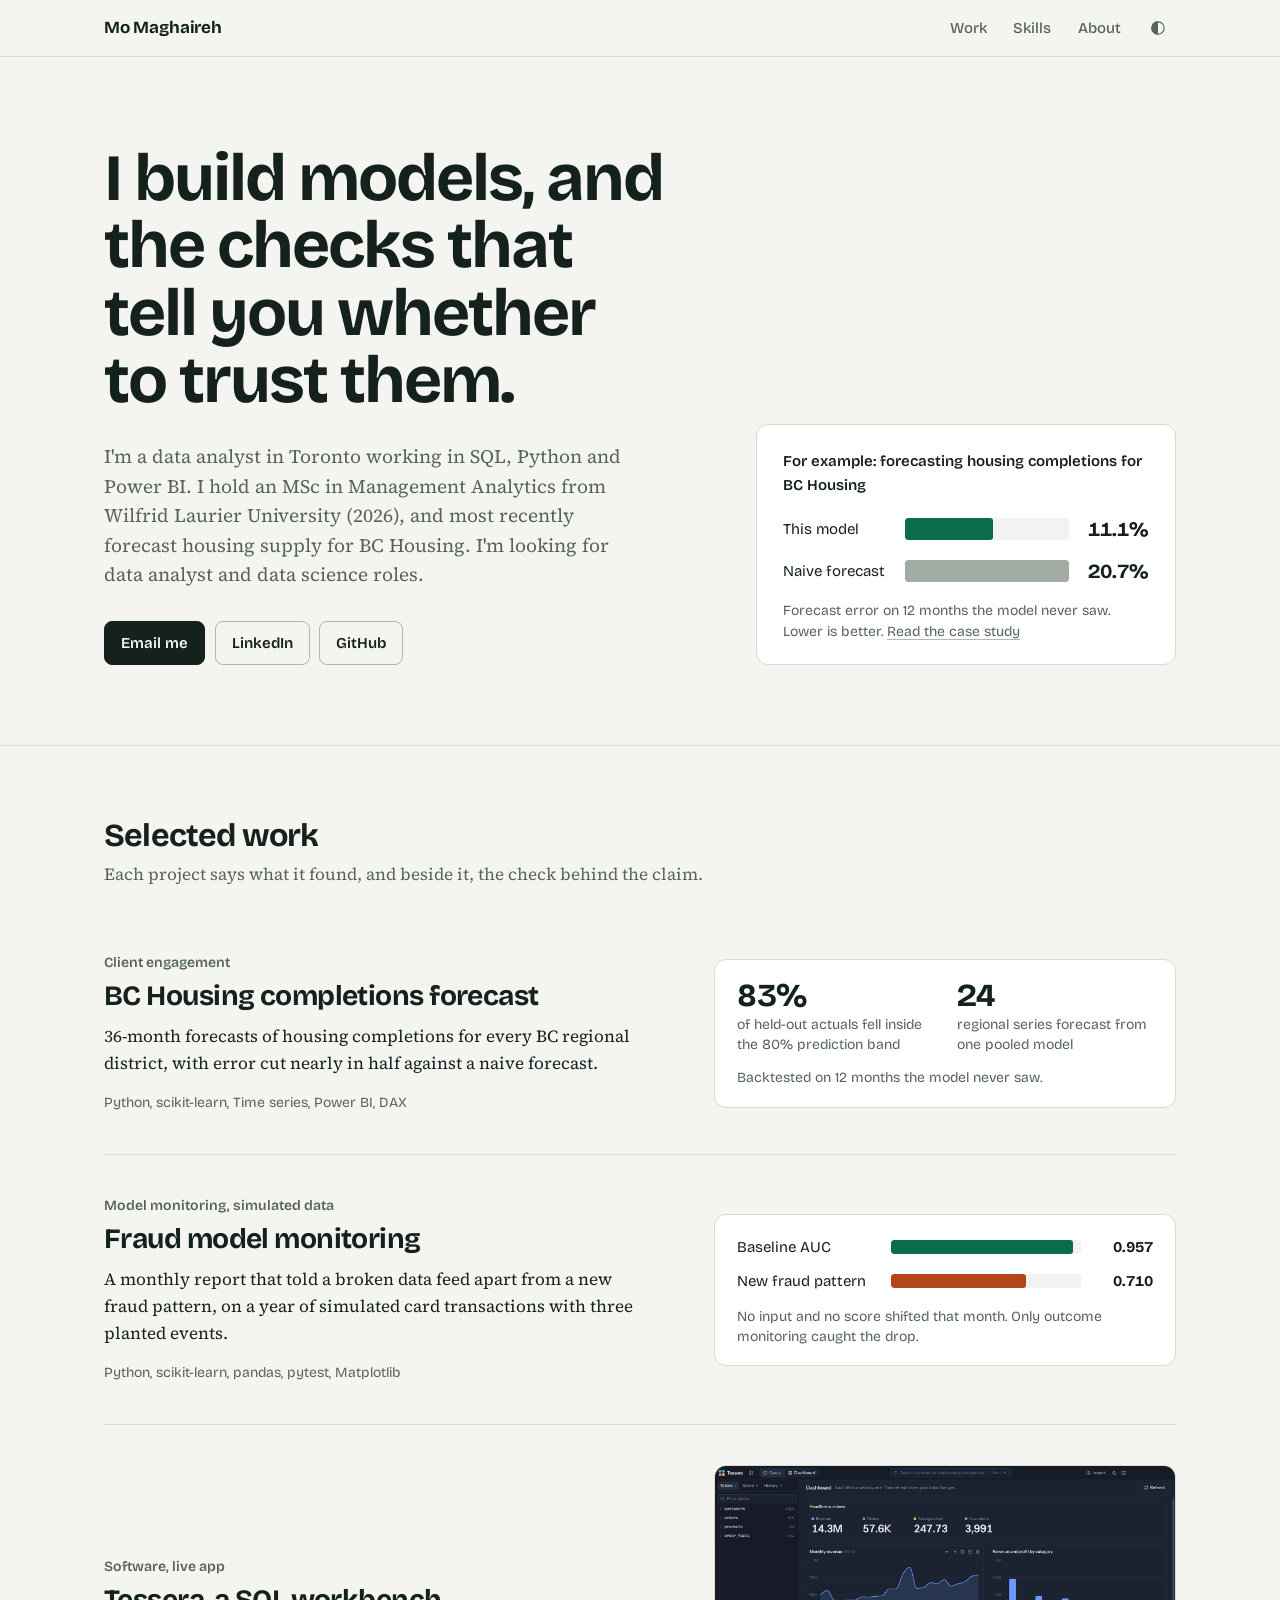
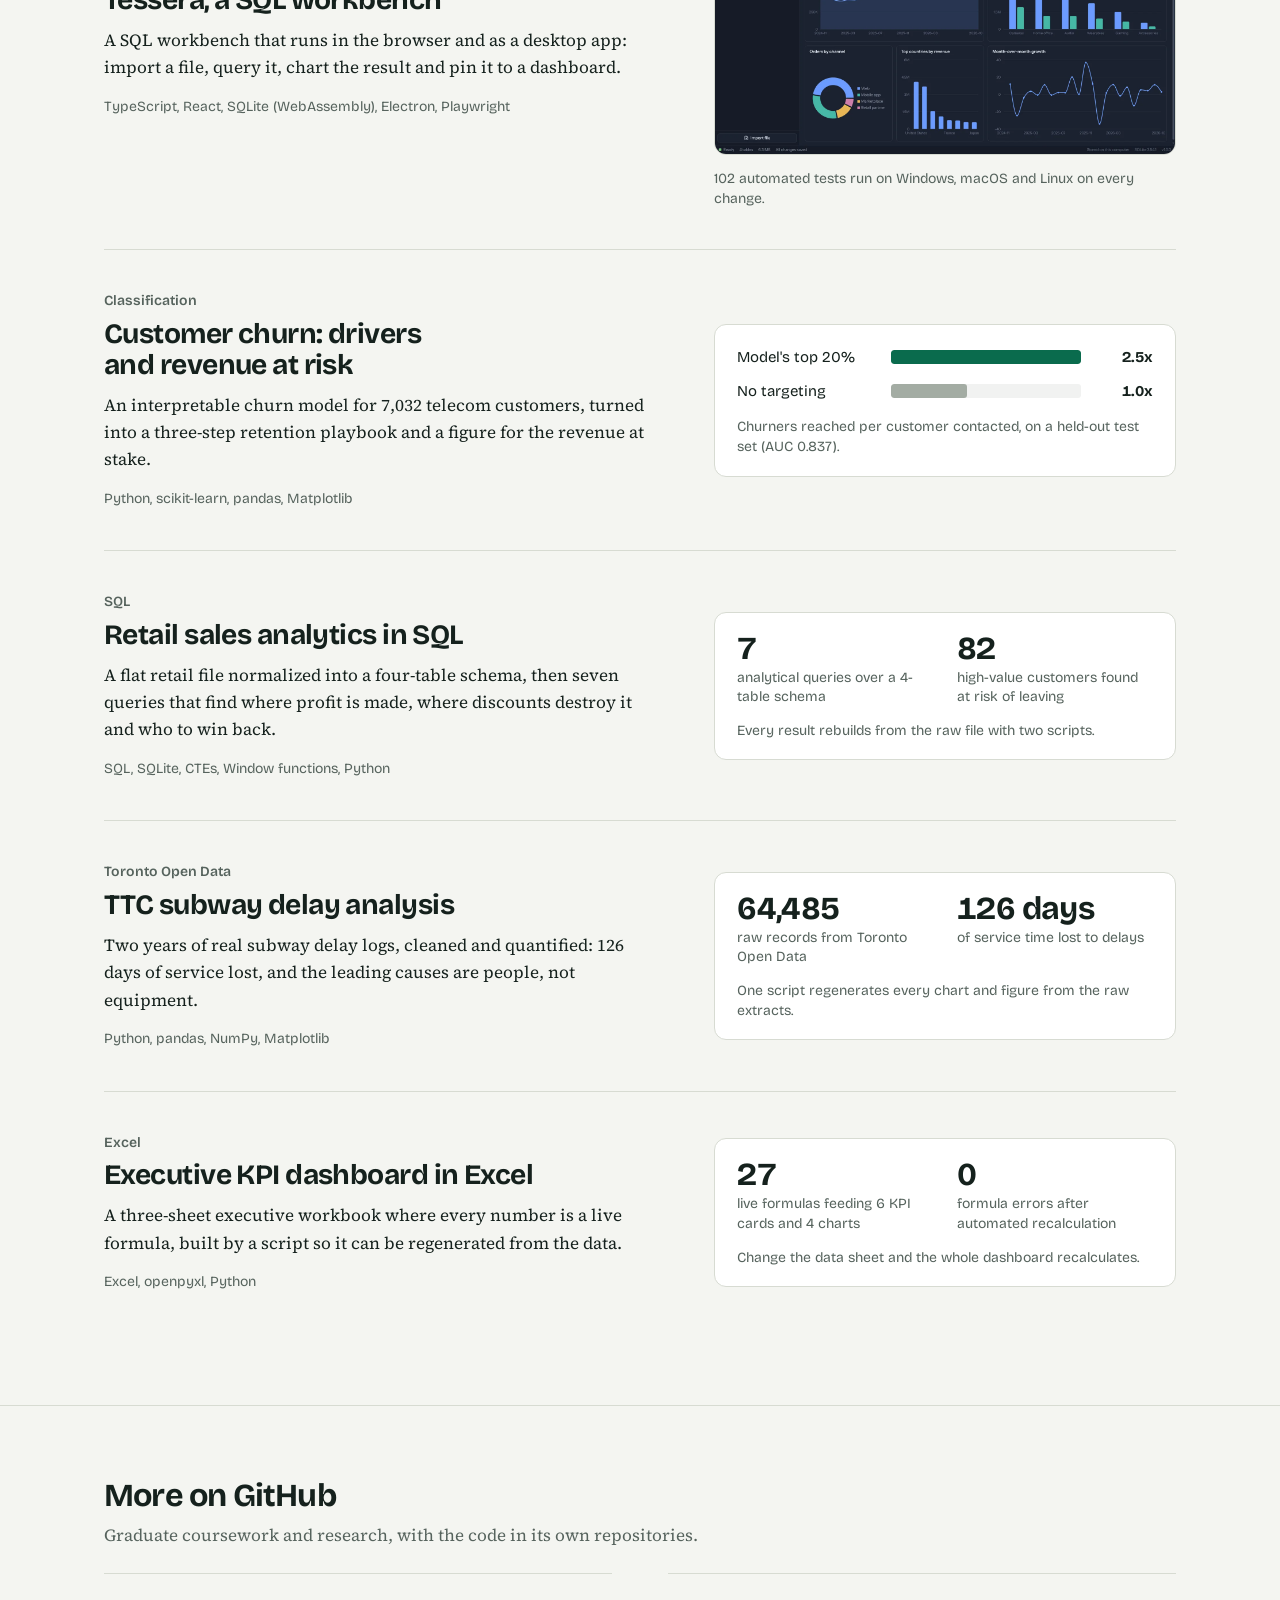
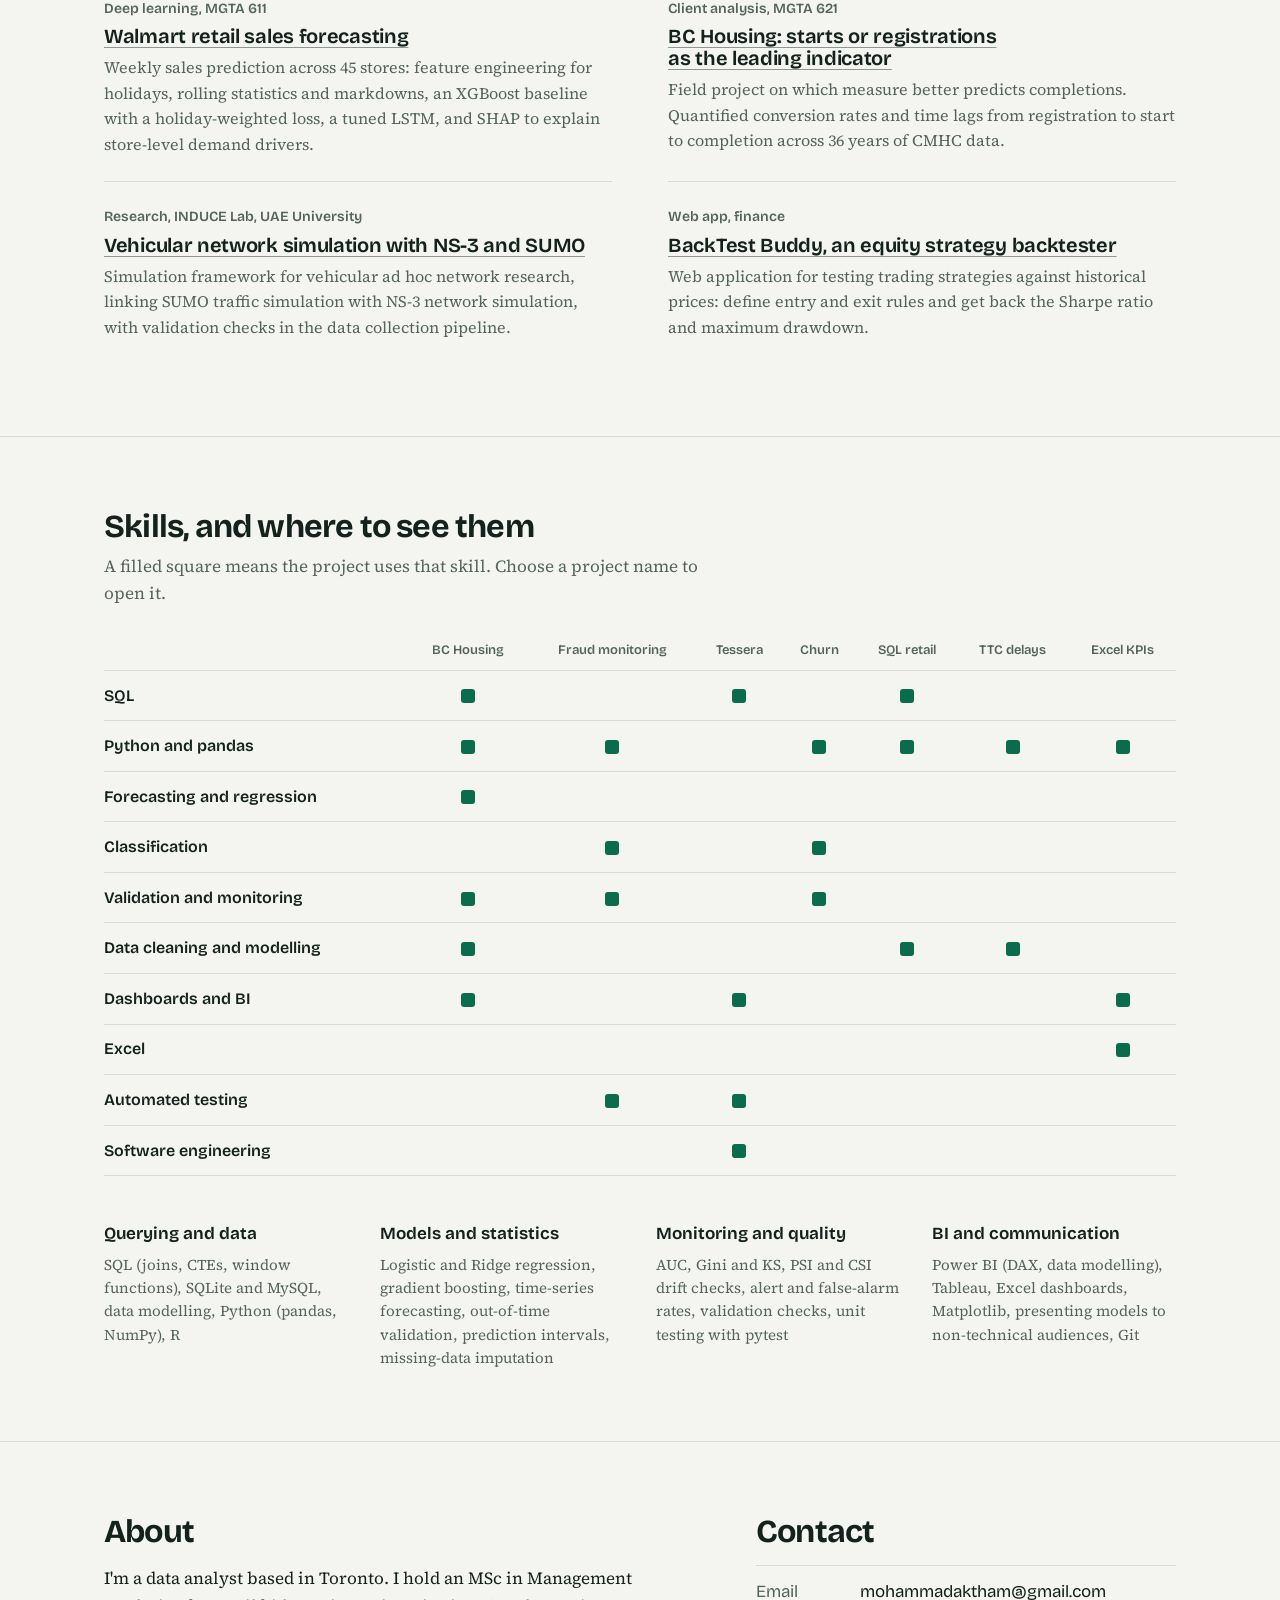
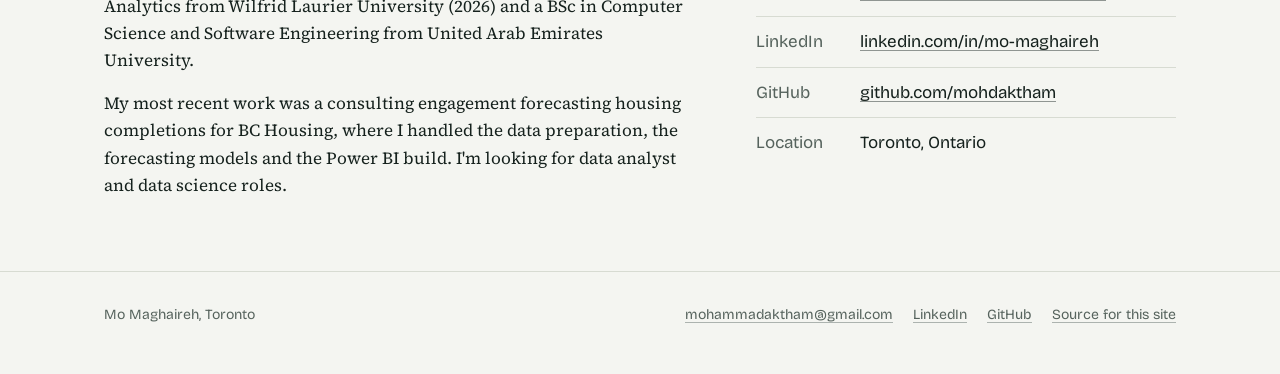
==== commit 921ed503: "Redesign the portfolio site - New home page built around one idea: each project states what it found" ====
--- a/index.html
+++ b/index.html
@@ -1,244 +1,184 @@
-<!DOCTYPE html>
+<!doctype html>
 <html lang="en">
 <head>
-<meta charset="UTF-8">
-<meta name="viewport" content="width=device-width, initial-scale=1.0">
-<title>Mo Maghaireh | Data Analyst and Data Science | Toronto</title>
-<meta name="description" content="Data analytics and data science portfolio of Mo Maghaireh: SQL, Python, Power BI, model monitoring. Toronto, ON.">
-<style>
-:root{
-  --bg:#0d1117; --panel:#161b22; --border:#30363d; --text:#e6edf3;
-  --muted:#8b949e; --accent:#58a6ff; --accent2:#3fb950; --tag:#1f2937;
-}
-*{margin:0;padding:0;box-sizing:border-box}
-body{background:var(--bg);color:var(--text);font-family:-apple-system,BlinkMacSystemFont,"Segoe UI",Roboto,Helvetica,Arial,sans-serif;line-height:1.6}
-a{color:var(--accent);text-decoration:none}
-a:hover{text-decoration:underline}
-.wrap{max-width:1000px;margin:0 auto;padding:0 24px}
-header{padding:72px 0 48px;border-bottom:1px solid var(--border)}
-h1{font-size:2.4rem;letter-spacing:-.5px}
-.subtitle{font-size:1.15rem;color:var(--accent);margin-top:4px;font-weight:600}
-.blurb{color:var(--muted);max-width:640px;margin-top:16px}
-.links{margin-top:20px;display:flex;gap:14px;flex-wrap:wrap}
-.links a{border:1px solid var(--border);padding:8px 16px;border-radius:8px;font-size:.9rem;background:var(--panel)}
-.links a:hover{border-color:var(--accent);text-decoration:none}
-section{padding:48px 0}
-h2{font-size:1.5rem;margin-bottom:8px}
-.section-sub{color:var(--muted);margin-bottom:28px;font-size:.95rem}
-.grid{display:grid;grid-template-columns:1fr 1fr;gap:20px}
-@media(max-width:760px){.grid{grid-template-columns:1fr}}
-.card{background:var(--panel);border:1px solid var(--border);border-radius:12px;padding:24px;display:flex;flex-direction:column;transition:border-color .15s}
-.card:hover{border-color:var(--accent)}
-.card.featured{grid-column:1/-1}
-.badge{display:inline-block;font-size:.72rem;font-weight:700;letter-spacing:.5px;text-transform:uppercase;color:var(--accent2);margin-bottom:8px}
-.card h3{font-size:1.15rem;margin-bottom:8px}
-.card p{color:var(--muted);font-size:.92rem;flex:1}
-.metrics{display:flex;gap:20px;margin:16px 0;flex-wrap:wrap}
-.metric b{display:block;font-size:1.25rem;color:var(--text)}
-.metric span{font-size:.75rem;color:var(--muted);text-transform:uppercase;letter-spacing:.4px}
-.tags{display:flex;gap:8px;flex-wrap:wrap;margin-top:14px}
-.tag{background:var(--tag);border:1px solid var(--border);color:var(--muted);font-size:.75rem;padding:3px 10px;border-radius:99px}
-.card img{width:100%;border-radius:8px;margin:14px 0 4px;border:1px solid var(--border)}
-.proj-link{margin-top:14px;font-size:.88rem;font-weight:600}
-.skills{display:grid;grid-template-columns:repeat(auto-fit,minmax(220px,1fr));gap:16px}
-.skill-box{background:var(--panel);border:1px solid var(--border);border-radius:12px;padding:20px}
-.skill-box h4{font-size:.95rem;margin-bottom:8px;color:var(--accent)}
-.skill-box p{color:var(--muted);font-size:.88rem}
-footer{border-top:1px solid var(--border);padding:36px 0;color:var(--muted);font-size:.88rem}
-</style>
+<meta charset="utf-8">
+<meta name="viewport" content="width=device-width, initial-scale=1">
+<title>Mo Maghaireh, data analyst in Toronto</title>
+<meta name="description" content="Mo Maghaireh is a data analyst in Toronto who builds models and the checks that tell you whether to trust them, in SQL, Python and Power BI.">
+<meta name="color-scheme" content="light dark">
+<meta property="og:type" content="website">
+<meta property="og:title" content="Mo Maghaireh, data analyst in Toronto">
+<meta property="og:description" content="Mo Maghaireh is a data analyst in Toronto who builds models and the checks that tell you whether to trust them, in SQL, Python and Power BI.">
+<meta property="og:url" content="https://mohdaktham.github.io/">
+<meta property="og:image" content="https://mohdaktham.github.io/assets/img/og.png">
+<meta name="twitter:card" content="summary_large_image">
+<link rel="canonical" href="https://mohdaktham.github.io/">
+<link rel="icon" href="assets/favicon.svg" type="image/svg+xml">
+<link rel="preload" href="assets/fonts/bricolage-grotesque-latin-wght-normal.woff2" as="font" type="font/woff2" crossorigin>
+<link rel="stylesheet" href="assets/site.css">
+<script>try{var t=localStorage.getItem("theme");if(t)document.documentElement.dataset.theme=t}catch(e){}</script>
 </head>
 <body>
-
-<header>
-  <div class="wrap">
-    <h1>Mo Maghaireh</h1>
-    <div class="subtitle">Data Analyst · Data Science</div>
-    <p class="blurb">I build models, and the checks that tell you whether to trust them, in SQL, Python and Power BI.
-    MSc in Management Analytics from Wilfrid Laurier University (2026), with recent consulting work forecasting housing
-    supply for BC Housing. Based in Toronto and looking for data analyst and data science roles.</p>
-    <div class="links">
-      <a href="mailto:mohammadaktham@gmail.com">✉ Email</a>
-      <a href="https://linkedin.com/in/mo-maghaireh" target="_blank">LinkedIn</a>
-      <a href="https://github.com/mohdaktham" target="_blank">GitHub</a>
-    </div>
+<a class="skip" href="#main">Skip to content</a>
+<header class="top">
+  <div class="wrap top-inner">
+    <a class="brand" href="./">Mo Maghaireh</a>
+    <nav aria-label="Main">
+      <a href="./#work">Work</a>
+      <a href="./#skills">Skills</a>
+      <a href="./#about">About</a>
+      <button type="button" class="theme" id="theme-toggle" aria-label="Switch between light and dark">
+        <svg viewBox="0 0 24 24" width="18" height="18" aria-hidden="true"><path d="M12 3a9 9 0 1 0 0 18Z" fill="currentColor"/><circle cx="12" cy="12" r="8.25" fill="none" stroke="currentColor" stroke-width="1.5"/></svg>
+      </button>
+    </nav>
   </div>
 </header>
+<main id="main">
 
-<section id="projects">
+<section class="hero">
+  <div class="wrap hero-grid">
+    <div>
+      <h1>I build models, and the checks that tell you whether to trust them.</h1>
+      <p class="intro">I&#x27;m a data analyst in Toronto working in SQL, Python and Power BI. I hold an MSc in Management Analytics from Wilfrid Laurier University (2026), and most recently forecast housing supply for BC Housing. I&#x27;m looking for data analyst and data science roles.</p>
+      <p class="actions">
+        <a class="btn btn-solid" href="mailto:mohammadaktham@gmail.com">Email me</a>
+        <a class="btn" href="https://linkedin.com/in/mo-maghaireh">LinkedIn</a>
+        <a class="btn" href="https://github.com/mohdaktham">GitHub</a>
+      </p>
+    </div>
+    <figure class="evidence hero-evidence">
+      <p class="evidence-title">For example: forecasting housing completions for BC Housing</p>
+      <div class="bars" role="img" aria-label="This model 11.1%; Naive forecast 20.7%"><div class="bar"><span class="bar-label">This model</span><span class="bar-track"><span class="bar-fill tone-signal" style="width:53.6%"></span></span><span class="bar-value">11.1%</span></div><div class="bar"><span class="bar-label">Naive forecast</span><span class="bar-track"><span class="bar-fill tone-baseline" style="width:100.0%"></span></span><span class="bar-value">20.7%</span></div></div>
+      <figcaption>Forecast error on 12 months the model never saw. Lower is better. <a href="projects/05-bc-housing-forecast/">Read the case study</a></figcaption>
+    </figure>
+  </div>
+</section>
+
+<section id="work" class="section">
   <div class="wrap">
-    <h2>Projects</h2>
-    <p class="section-sub">End-to-end analyses with reproducible code, findings and a business recommendation.</p>
-    <div class="grid">
-
-      <div class="card featured">
-        <span class="badge">Featured · Client engagement</span>
-        <h3>BC Housing: Housing Completions Forecast</h3>
-        <p>36-month forecasts of housing completions for every BC regional district, built on 36+ years of CMHC data merged
-        with economic indicators. Pooled Ridge model with leakage-free feature engineering, calibrated 50/80/95% prediction
-        intervals, ±100bp mortgage-rate scenarios, and a Power BI dashboard presented to agency staff and programme leads.
-        Consulting engagement through Wilfrid Laurier University, January to August 2026; my part was the data preparation,
-        the forecasting models and the Power BI build.</p>
-        <div class="metrics">
-          <div class="metric"><b>11.1%</b><span>WAPE vs 20.7% naive</span></div>
-          <div class="metric"><b>36 mo</b><span>forecast horizon</span></div>
-          <div class="metric"><b>83%</b><span>coverage of 80% PI</span></div>
-          <div class="metric"><b>8</b><span>Power BI data feeds</span></div>
-        </div>
-        <div class="tags"><span class="tag">Python</span><span class="tag">scikit-learn</span><span class="tag">Time series</span><span class="tag">Power BI</span><span class="tag">DAX</span></div>
-        <div class="proj-link"><a href="projects/05-bc-housing-forecast/README.md">Read the case study →</a></div>
+    <div class="section-head">
+      <h2>Selected work</h2>
+      <p>Each project says what it found, and beside it, the check behind the claim.</p>
+    </div>
+    <div class="work">
+    <article class="work-row">
+      <div class="claim">
+        <p class="kicker">Client engagement</p>
+        <h3><a href="projects/05-bc-housing-forecast/">BC Housing completions forecast</a></h3>
+        <p class="finding">36-month forecasts of housing completions for every BC regional district, with error cut nearly in half against a naive forecast.</p>
+        <p class="tools">Python, scikit-learn, Time series, Power BI, DAX</p>
       </div>
-
-      <div class="card featured">
-        <span class="badge">Model monitoring · Simulated data</span>
-        <h3>Fraud Model Monitoring: Data Faults, Drift and New Fraud Patterns</h3>
-        <p>A year of simulated card transactions with three planted events, and the monthly report that has to catch them.
-        A gradient-boosted fraud model is checked every month for ranking power (AUC, KS), score and input shift (PSI, CSI),
-        alert volume, and fraud cases and dollars caught, with fraud labels arriving two months late. The report told a
-        broken data feed apart from a real change in fraud: the feed fault showed up as a 0.78 input shift, while the new
-        fraud pattern moved no input at all and only appeared in outcomes once labels matured.</p>
-        <img src="projects/06-fraud-model-monitoring/charts/performance.png" alt="AUC, KS and share of fraud caught by month, with the three events marked">
-        <div class="metrics">
-          <div class="metric"><b>0.957</b><span>baseline AUC</span></div>
-          <div class="metric"><b>0.710</b><span>AUC after new pattern</span></div>
-          <div class="metric"><b>0.78</b><span>CSI on faulty feed</span></div>
-          <div class="metric"><b>6</b><span>unit tests</span></div>
-        </div>
-        <div class="tags"><span class="tag">Python</span><span class="tag">scikit-learn</span><span class="tag">PSI / CSI</span><span class="tag">AUC / KS</span><span class="tag">pytest</span></div>
-        <div class="proj-link"><a href="projects/06-fraud-model-monitoring/README.md">Report, charts and code →</a></div>
+      <figure class="evidence evidence-stats"><dl class="stats"><div class="stat"><dt>of held-out actuals fell inside the 80% prediction band</dt><dd>83%</dd></div><div class="stat"><dt>regional series forecast from one pooled model</dt><dd>24</dd></div></dl><figcaption>Backtested on 12 months the model never saw.</figcaption></figure>
+    </article>
+    <article class="work-row">
+      <div class="claim">
+        <p class="kicker">Model monitoring, simulated data</p>
+        <h3><a href="projects/06-fraud-model-monitoring/">Fraud model monitoring</a></h3>
+        <p class="finding">A monthly report that told a broken data feed apart from a new fraud pattern, on a year of simulated card transactions with three planted events.</p>
+        <p class="tools">Python, scikit-learn, pandas, pytest, Matplotlib</p>
       </div>
-
-      <div class="card">
-        <span class="badge">Machine Learning</span>
-        <h3>Customer Churn: Drivers &amp; Revenue at Risk</h3>
-        <p>Logistic regression on 7,032 telco customers (test AUC 0.837), chosen for interpretability so every coefficient
-        maps to an action. Found $445K of annualized revenue in high-risk accounts and a top-decile targeting lift of 2.5×,
-        translated into a 3-point retention playbook.</p>
-        <img src="assets/churn.png" alt="Churn drivers by contract and tenure">
-        <div class="metrics">
-          <div class="metric"><b>0.837</b><span>test AUC</span></div>
-          <div class="metric"><b>$445K</b><span>revenue at risk</span></div>
-        </div>
-        <div class="tags"><span class="tag">Python</span><span class="tag">scikit-learn</span><span class="tag">Classification</span><span class="tag">EDA</span></div>
-        <div class="proj-link"><a href="projects/03-customer-churn/README.md">Model &amp; playbook →</a></div>
+      <figure class="evidence evidence-bars"><div class="bars" role="img" aria-label="Baseline AUC 0.957; New fraud pattern 0.710"><div class="bar"><span class="bar-label">Baseline AUC</span><span class="bar-track"><span class="bar-fill tone-signal" style="width:95.7%"></span></span><span class="bar-value">0.957</span></div><div class="bar"><span class="bar-label">New fraud pattern</span><span class="bar-track"><span class="bar-fill tone-fault" style="width:71.0%"></span></span><span class="bar-value">0.710</span></div></div><figcaption>No input and no score shifted that month. Only outcome monitoring caught the drop.</figcaption></figure>
+    </article>
+    <article class="work-row">
+      <div class="claim">
+        <p class="kicker">Software, live app</p>
+        <h3><a href="projects/tessera/">Tessera, a SQL workbench</a></h3>
+        <p class="finding">A SQL workbench that runs in the browser and as a desktop app: import a file, query it, chart the result and pin it to a dashboard.</p>
+        <p class="tools">TypeScript, React, SQLite (WebAssembly), Electron, Playwright</p>
       </div>
-
-      <div class="card">
-        <span class="badge">SQL</span>
-        <h3>Retail Sales Analytics in SQL</h3>
-        <p>Normalized a flat retail file into a 4-table schema, then answered business questions in 7
-        queries: YoY growth, discount-driven losses (Tables lose $17.7K at 26% avg discount),
-        12-month cohort retention, and RFM segmentation that found 82 high-value at-risk customers.</p>
-        <div class="metrics">
-          <div class="metric"><b>7</b><span>analytical queries</span></div>
-          <div class="metric"><b>$2.3M</b><span>revenue analyzed</span></div>
-          <div class="metric"><b>4</b><span>table schema</span></div>
-        </div>
-        <div class="tags"><span class="tag">SQL</span><span class="tag">CTEs</span><span class="tag">Window functions</span><span class="tag">SQLite</span><span class="tag">RFM</span></div>
-        <div class="proj-link"><a href="projects/02-sql-retail-analytics/README.md">Queries &amp; results →</a></div>
+      <figure class="evidence evidence-image"><a class="shot" href="projects/tessera/"><img src="assets/img/tessera-dashboard.webp" alt="Tessera&#x27;s dashboard showing revenue, orders and growth charts" width="1600" height="1000" loading="lazy"></a><figcaption>102 automated tests run on Windows, macOS and Linux on every change.</figcaption></figure>
+    </article>
+    <article class="work-row">
+      <div class="claim">
+        <p class="kicker">Classification</p>
+        <h3><a href="projects/03-customer-churn/">Customer churn: drivers and revenue at risk</a></h3>
+        <p class="finding">An interpretable churn model for 7,032 telecom customers, turned into a three-step retention playbook and a figure for the revenue at stake.</p>
+        <p class="tools">Python, scikit-learn, pandas, Matplotlib</p>
       </div>
-
-      <div class="card">
-        <span class="badge">Toronto Open Data</span>
-        <h3>TTC Subway Delay Analysis</h3>
-        <p>64,485 real delay records (2024 to 2025) cleaned, joined to the TTC's cause-code table, and quantified:
-        126 days of lost service time, peaks at 8&nbsp;AM and between 4 and 5&nbsp;PM, and top causes that are people-related,
-        not mechanical, pointing investment toward platform safety and station staffing.</p>
-        <img src="assets/ttc.png" alt="TTC delay hours by line">
-        <div class="metrics">
-          <div class="metric"><b>64K+</b><span>records analyzed</span></div>
-          <div class="metric"><b>126</b><span>days lost service</span></div>
-        </div>
-        <div class="tags"><span class="tag">Python</span><span class="tag">pandas</span><span class="tag">Matplotlib</span><span class="tag">Open Data</span></div>
-        <div class="proj-link"><a href="projects/01-ttc-subway-delays/README.md">Code &amp; findings →</a></div>
+      <figure class="evidence evidence-bars"><div class="bars" role="img" aria-label="Model&#x27;s top 20% 2.5x; No targeting 1.0x"><div class="bar"><span class="bar-label">Model&#x27;s top 20%</span><span class="bar-track"><span class="bar-fill tone-signal" style="width:100.0%"></span></span><span class="bar-value">2.5x</span></div><div class="bar"><span class="bar-label">No targeting</span><span class="bar-track"><span class="bar-fill tone-baseline" style="width:40.0%"></span></span><span class="bar-value">1.0x</span></div></div><figcaption>Churners reached per customer contacted, on a held-out test set (AUC 0.837).</figcaption></figure>
+    </article>
+    <article class="work-row">
+      <div class="claim">
+        <p class="kicker">SQL</p>
+        <h3><a href="projects/02-sql-retail-analytics/">Retail sales analytics in SQL</a></h3>
+        <p class="finding">A flat retail file normalized into a four-table schema, then seven queries that find where profit is made, where discounts destroy it and who to win back.</p>
+        <p class="tools">SQL, SQLite, CTEs, Window functions, Python</p>
       </div>
-
-      <div class="card">
-        <span class="badge">Advanced Excel</span>
-        <h3>Executive KPI Dashboard in Excel</h3>
-        <p>Three-sheet workbook with 6 live KPI cards and 4 native Excel charts: monthly revenue trend, category
-        profitability, segment mix and regional sales. Every number is a live formula referencing the data sheet,
-        delivered with zero formula errors and finance-standard formatting.</p>
-        <div class="metrics">
-          <div class="metric"><b>27</b><span>live formulas</span></div>
-          <div class="metric"><b>0</b><span>formula errors</span></div>
-          <div class="metric"><b>4</b><span>native charts</span></div>
-        </div>
-        <div class="tags"><span class="tag">Excel</span><span class="tag">openpyxl</span><span class="tag">Dashboards</span><span class="tag">KPI design</span></div>
-        <div class="proj-link"><a href="projects/04-excel-kpi-dashboard/README.md">Workbook details →</a></div>
+      <figure class="evidence evidence-stats"><dl class="stats"><div class="stat"><dt>analytical queries over a 4-table schema</dt><dd>7</dd></div><div class="stat"><dt>high-value customers found at risk of leaving</dt><dd>82</dd></div></dl><figcaption>Every result rebuilds from the raw file with two scripts.</figcaption></figure>
+    </article>
+    <article class="work-row">
+      <div class="claim">
+        <p class="kicker">Toronto Open Data</p>
+        <h3><a href="projects/01-ttc-subway-delays/">TTC subway delay analysis</a></h3>
+        <p class="finding">Two years of real subway delay logs, cleaned and quantified: 126 days of service lost, and the leading causes are people, not equipment.</p>
+        <p class="tools">Python, pandas, NumPy, Matplotlib</p>
       </div>
-
+      <figure class="evidence evidence-stats"><dl class="stats"><div class="stat"><dt>raw records from Toronto Open Data</dt><dd>64,485</dd></div><div class="stat"><dt>of service time lost to delays</dt><dd>126 days</dd></div></dl><figcaption>One script regenerates every chart and figure from the raw extracts.</figcaption></figure>
+    </article>
+    <article class="work-row">
+      <div class="claim">
+        <p class="kicker">Excel</p>
+        <h3><a href="projects/04-excel-kpi-dashboard/">Executive KPI dashboard in Excel</a></h3>
+        <p class="finding">A three-sheet executive workbook where every number is a live formula, built by a script so it can be regenerated from the data.</p>
+        <p class="tools">Excel, openpyxl, Python</p>
+      </div>
+      <figure class="evidence evidence-stats"><dl class="stats"><div class="stat"><dt>live formulas feeding 6 KPI cards and 4 charts</dt><dd>27</dd></div><div class="stat"><dt>formula errors after automated recalculation</dt><dd>0</dd></div></dl><figcaption>Change the data sheet and the whole dashboard recalculates.</figcaption></figure>
+    </article>
     </div>
   </div>
 </section>
 
-<section id="more-projects">
+<section id="more" class="section">
   <div class="wrap">
-    <h2>More on GitHub</h2>
-    <p class="section-sub">Graduate coursework and research projects, with full code in the repos.</p>
-    <div class="grid">
+    <div class="section-head">
+      <h2>More on GitHub</h2>
+      <p>Graduate coursework and research, with the code in its own repositories.</p>
+    </div>
+    <ul class="more"><li><p class="kicker">Deep learning, MGTA 611</p><h3><a href="https://github.com/mohdaktham/projects/tree/main/611-group-project">Walmart retail sales forecasting</a></h3><p>Weekly sales prediction across 45 stores: feature engineering for holidays, rolling statistics and markdowns, an XGBoost baseline with a holiday-weighted loss, a tuned LSTM, and SHAP to explain store-level demand drivers.</p></li><li><p class="kicker">Client analysis, MGTA 621</p><h3><a href="https://github.com/mohdaktham/projects/tree/main/621%20Field%20Project">BC Housing: starts or registrations as the leading indicator</a></h3><p>Field project on which measure better predicts completions. Quantified conversion rates and time lags from registration to start to completion across 36 years of CMHC data.</p></li><li><p class="kicker">Research, INDUCE Lab, UAE University</p><h3><a href="https://github.com/mohdaktham/NS-3_Sumo">Vehicular network simulation with NS-3 and SUMO</a></h3><p>Simulation framework for vehicular ad hoc network research, linking SUMO traffic simulation with NS-3 network simulation, with validation checks in the data collection pipeline.</p></li><li><p class="kicker">Web app, finance</p><h3><a href="https://github.com/mohdaktham/projects/tree/main/BackTest%20Buddy">BackTest Buddy, an equity strategy backtester</a></h3><p>Web application for testing trading strategies against historical prices: define entry and exit rules and get back the Sharpe ratio and maximum drawdown.</p></li></ul>
+  </div>
+</section>
 
-      <div class="card">
-        <span class="badge">Deep Learning · MGTA 611</span>
-        <h3>Walmart Retail Sales Forecasting</h3>
-        <p>Weekly sales prediction across 45 stores using the Walmart dataset: feature engineering
-        (holidays, rolling statistics, markdowns), an XGBoost baseline with a custom holiday-weighted loss,
-        a tuned LSTM (TensorFlow/Keras), and SHAP-based interpretation to explain store-level demand drivers.</p>
-        <div class="tags"><span class="tag">Python</span><span class="tag">XGBoost</span><span class="tag">LSTM</span><span class="tag">SHAP</span><span class="tag">Keras</span></div>
-        <div class="proj-link"><a href="https://github.com/mohdaktham/projects/tree/main/611-group-project" target="_blank">View on GitHub →</a></div>
-      </div>
+<section id="skills" class="section">
+  <div class="wrap">
+    <div class="section-head">
+      <h2>Skills, and where to see them</h2>
+      <p>A filled square means the project uses that skill. Choose a project name to open it.</p>
+    </div>
+    <div class="matrix-scroll" tabindex="0" role="region" aria-label="Skills by project"><table class="matrix"><thead><tr><td></td><th scope="col"><a href="projects/05-bc-housing-forecast/">BC Housing</a></th><th scope="col"><a href="projects/06-fraud-model-monitoring/">Fraud monitoring</a></th><th scope="col"><a href="projects/tessera/">Tessera</a></th><th scope="col"><a href="projects/03-customer-churn/">Churn</a></th><th scope="col"><a href="projects/02-sql-retail-analytics/">SQL retail</a></th><th scope="col"><a href="projects/01-ttc-subway-delays/">TTC delays</a></th><th scope="col"><a href="projects/04-excel-kpi-dashboard/">Excel KPIs</a></th></tr></thead><tbody><tr><th scope="row">SQL</th><td><span class="mark" aria-label="yes"></span></td><td><span class="sr">no</span></td><td><span class="mark" aria-label="yes"></span></td><td><span class="sr">no</span></td><td><span class="mark" aria-label="yes"></span></td><td><span class="sr">no</span></td><td><span class="sr">no</span></td></tr><tr><th scope="row">Python and pandas</th><td><span class="mark" aria-label="yes"></span></td><td><span class="mark" aria-label="yes"></span></td><td><span class="sr">no</span></td><td><span class="mark" aria-label="yes"></span></td><td><span class="mark" aria-label="yes"></span></td><td><span class="mark" aria-label="yes"></span></td><td><span class="mark" aria-label="yes"></span></td></tr><tr><th scope="row">Forecasting and regression</th><td><span class="mark" aria-label="yes"></span></td><td><span class="sr">no</span></td><td><span class="sr">no</span></td><td><span class="sr">no</span></td><td><span class="sr">no</span></td><td><span class="sr">no</span></td><td><span class="sr">no</span></td></tr><tr><th scope="row">Classification</th><td><span class="sr">no</span></td><td><span class="mark" aria-label="yes"></span></td><td><span class="sr">no</span></td><td><span class="mark" aria-label="yes"></span></td><td><span class="sr">no</span></td><td><span class="sr">no</span></td><td><span class="sr">no</span></td></tr><tr><th scope="row">Validation and monitoring</th><td><span class="mark" aria-label="yes"></span></td><td><span class="mark" aria-label="yes"></span></td><td><span class="sr">no</span></td><td><span class="mark" aria-label="yes"></span></td><td><span class="sr">no</span></td><td><span class="sr">no</span></td><td><span class="sr">no</span></td></tr><tr><th scope="row">Data cleaning and modelling</th><td><span class="mark" aria-label="yes"></span></td><td><span class="sr">no</span></td><td><span class="sr">no</span></td><td><span class="sr">no</span></td><td><span class="mark" aria-label="yes"></span></td><td><span class="mark" aria-label="yes"></span></td><td><span class="sr">no</span></td></tr><tr><th scope="row">Dashboards and BI</th><td><span class="mark" aria-label="yes"></span></td><td><span class="sr">no</span></td><td><span class="mark" aria-label="yes"></span></td><td><span class="sr">no</span></td><td><span class="sr">no</span></td><td><span class="sr">no</span></td><td><span class="mark" aria-label="yes"></span></td></tr><tr><th scope="row">Excel</th><td><span class="sr">no</span></td><td><span class="sr">no</span></td><td><span class="sr">no</span></td><td><span class="sr">no</span></td><td><span class="sr">no</span></td><td><span class="sr">no</span></td><td><span class="mark" aria-label="yes"></span></td></tr><tr><th scope="row">Automated testing</th><td><span class="sr">no</span></td><td><span class="mark" aria-label="yes"></span></td><td><span class="mark" aria-label="yes"></span></td><td><span class="sr">no</span></td><td><span class="sr">no</span></td><td><span class="sr">no</span></td><td><span class="sr">no</span></td></tr><tr><th scope="row">Software engineering</th><td><span class="sr">no</span></td><td><span class="sr">no</span></td><td><span class="mark" aria-label="yes"></span></td><td><span class="sr">no</span></td><td><span class="sr">no</span></td><td><span class="sr">no</span></td><td><span class="sr">no</span></td></tr></tbody></table></div>
+    <dl class="toolkit"><div><dt>Querying and data</dt><dd>SQL (joins, CTEs, window functions), SQLite and MySQL, data modelling, Python (pandas, NumPy), R</dd></div><div><dt>Models and statistics</dt><dd>Logistic and Ridge regression, gradient boosting, time-series forecasting, out-of-time validation, prediction intervals, missing-data imputation</dd></div><div><dt>Monitoring and quality</dt><dd>AUC, Gini and KS, PSI and CSI drift checks, alert and false-alarm rates, validation checks, unit testing with pytest</dd></div><div><dt>BI and communication</dt><dd>Power BI (DAX, data modelling), Tableau, Excel dashboards, Matplotlib, presenting models to non-technical audiences, Git</dd></div></dl>
+  </div>
+</section>
 
-      <div class="card">
-        <span class="badge">Client Analysis · MGTA 621</span>
-        <h3>BC Housing: Starts vs Registrations as Leading Indicators</h3>
-        <p>Field project for BC Housing on which measure, housing starts or new home registrations, better predicts
-        completions. Quantified conversion rates and time lags from registration to start to completion, and how
-        housing activity by construction type moves with economic drivers, across 36 years of CMHC data.</p>
-        <div class="tags"><span class="tag">Python</span><span class="tag">Regression</span><span class="tag">CMHC data</span><span class="tag">Time lags</span></div>
-        <div class="proj-link"><a href="https://github.com/mohdaktham/projects/tree/main/621%20Field%20Project" target="_blank">View on GitHub →</a></div>
-      </div>
-
-      <div class="card">
-        <span class="badge">Research · INDUCE Lab, UAE University</span>
-        <h3>Vehicular Network Simulation with NS-3 and SUMO</h3>
-        <p>Simulation framework for vehicular ad hoc network (VANET) research, linking SUMO traffic simulation with
-        NS-3 network simulation, with systematic validation checks added to the data collection pipeline.</p>
-        <div class="tags"><span class="tag">Python</span><span class="tag">NS-3</span><span class="tag">SUMO</span><span class="tag">Simulation</span></div>
-        <div class="proj-link"><a href="https://github.com/mohdaktham/NS-3_Sumo" target="_blank">View on GitHub →</a></div>
-      </div>
-
-      <div class="card">
-        <span class="badge">Web App · Finance</span>
-        <h3>BackTest Buddy: Equity Strategy Backtester</h3>
-        <p>Web application for testing equity trading strategies against historical prices: users define their own entry
-        and exit rules and get back risk-adjusted results, including the Sharpe ratio and maximum drawdown.</p>
-        <div class="tags"><span class="tag">Python</span><span class="tag">Flask</span><span class="tag">Backtrader</span><span class="tag">yfinance</span></div>
-        <div class="proj-link"><a href="https://github.com/mohdaktham/projects/tree/main/BackTest%20Buddy" target="_blank">View on GitHub →</a></div>
-      </div>
-
+<section id="about" class="section">
+  <div class="wrap about">
+    <div>
+      <h2>About</h2>
+      <p>I&#x27;m a data analyst based in Toronto. I hold an MSc in Management Analytics from Wilfrid Laurier University (2026) and a BSc in Computer Science and Software Engineering from United Arab Emirates University.</p><p>My most recent work was a consulting engagement forecasting housing completions for BC Housing, where I handled the data preparation, the forecasting models and the Power BI build. I&#x27;m looking for data analyst and data science roles.</p>
+    </div>
+    <div>
+      <h2>Contact</h2>
+      <ul class="contact">
+        <li><span>Email</span><a href="mailto:mohammadaktham@gmail.com">mohammadaktham@gmail.com</a></li>
+        <li><span>LinkedIn</span><a href="https://linkedin.com/in/mo-maghaireh">linkedin.com/in/mo-maghaireh</a></li>
+        <li><span>GitHub</span><a href="https://github.com/mohdaktham">github.com/mohdaktham</a></li>
+        <li><span>Location</span>Toronto, Ontario</li>
+      </ul>
     </div>
   </div>
 </section>
 
-<section id="skills">
-  <div class="wrap">
-    <h2>Skills</h2>
-    <p class="section-sub">The toolkit behind the projects above.</p>
-    <div class="skills">
-      <div class="skill-box"><h4>Querying &amp; Data</h4><p>SQL (joins, CTEs, window functions, subqueries), SQLite and MySQL, data modelling and normalization, Python (pandas, NumPy), R</p></div>
-      <div class="skill-box"><h4>Models &amp; Statistics</h4><p>Classification and regression (logistic, Ridge, gradient boosting), time-series forecasting (ARIMAX, XGBoost, LSTM), statistical inference, missing-data imputation, out-of-time validation, prediction intervals</p></div>
-      <div class="skill-box"><h4>Monitoring &amp; Data Quality</h4><p>AUC, Gini and KS; PSI and CSI drift checks; alert, detection and false-alarm rates; validation and quality-control checks; root-cause investigation; unit testing with pytest</p></div>
-      <div class="skill-box"><h4>BI &amp; Communication</h4><p>Power BI (DAX, data modelling), Tableau, Matplotlib, Excel dashboards; presenting models and dashboards to non-technical audiences; Git and GitHub; Agile sprints</p></div>
-    </div>
-  </div>
-</section>
-
-<footer>
-  <div class="wrap">
-    Mo Maghaireh · Toronto, ON · <a href="mailto:mohammadaktham@gmail.com">mohammadaktham@gmail.com</a> ·
-    <a href="https://linkedin.com/in/mo-maghaireh" target="_blank">LinkedIn</a> ·
-    <a href="https://github.com/mohdaktham" target="_blank">github.com/mohdaktham</a>
+</main>
+<footer class="foot">
+  <div class="wrap foot-inner">
+    <p>Mo Maghaireh, Toronto</p>
+    <p>
+      <a href="mailto:mohammadaktham@gmail.com">mohammadaktham@gmail.com</a>
+      <a href="https://linkedin.com/in/mo-maghaireh">LinkedIn</a>
+      <a href="https://github.com/mohdaktham">GitHub</a>
+      <a href="https://github.com/mohdaktham/mohdaktham.github.io">Source for this site</a>
+    </p>
   </div>
 </footer>
-
+<script src="assets/site.js" defer></script>
 </body>
 </html>
--- a/assets/site.css
+++ b/assets/site.css
@@ -0,0 +1,1041 @@
+/*
+ * Portfolio styles.
+ *
+ * One idea runs through the design: every claim sits next to its evidence.
+ * The green "signal" colour is reserved for that evidence (the model's bar,
+ * a filled square in the skills table), grey is the baseline it is compared
+ * with, and rust marks a fault. Nothing else on the page uses those colours.
+ */
+
+@font-face {
+  font-family: 'Bricolage Grotesque';
+  src: url('fonts/bricolage-grotesque-latin-wght-normal.woff2') format('woff2');
+  font-weight: 200 800;
+  font-display: swap;
+}
+
+@font-face {
+  font-family: 'Source Serif 4';
+  src: url('fonts/source-serif-4-latin-wght-normal.woff2') format('woff2');
+  font-weight: 200 900;
+  font-display: swap;
+}
+
+:root {
+  --paper: #f4f5f1;
+  --surface: #ffffff;
+  --ink: #15211d;
+  --muted: #56635d;
+  --line: #d7dbd2;
+  --signal: #0a6b4d;
+  --baseline: #a3aca3;
+  --fault: #b4441a;
+  --plate: #ffffff;
+  --tint: rgb(21 33 29 / 0.06);
+
+  --display: 'Bricolage Grotesque', ui-sans-serif, system-ui, sans-serif;
+  --text: 'Source Serif 4', Georgia, 'Times New Roman', serif;
+  --mono: ui-monospace, 'SF Mono', Menlo, Consolas, monospace;
+
+  --wrap: 70rem;
+  --prose: 43rem;
+  color-scheme: light;
+}
+
+@media (prefers-color-scheme: dark) {
+  :root:not([data-theme='light']) {
+    --paper: #101614;
+    --surface: #18211e;
+    --ink: #e7ece8;
+    --muted: #98a59e;
+    --line: #2a3632;
+    --signal: #55cfa0;
+    --baseline: #5e6b65;
+    --fault: #ee8a5e;
+    --plate: #f7f8f5;
+    --tint: rgb(231 236 232 / 0.08);
+    color-scheme: dark;
+  }
+}
+
+:root[data-theme='dark'] {
+  --paper: #101614;
+  --surface: #18211e;
+  --ink: #e7ece8;
+  --muted: #98a59e;
+  --line: #2a3632;
+  --signal: #55cfa0;
+  --baseline: #5e6b65;
+  --fault: #ee8a5e;
+  --plate: #f7f8f5;
+  --tint: rgb(231 236 232 / 0.08);
+  color-scheme: dark;
+}
+
+*,
+*::before,
+*::after {
+  box-sizing: border-box;
+}
+
+html {
+  scroll-behavior: smooth;
+  scroll-padding-top: 4.5rem;
+  -webkit-text-size-adjust: 100%;
+}
+
+body {
+  margin: 0;
+  background: var(--paper);
+  color: var(--ink);
+  font-family: var(--text);
+  font-size: 1.0625rem;
+  line-height: 1.6;
+  -webkit-font-smoothing: antialiased;
+}
+
+h1,
+h2,
+h3 {
+  margin: 0;
+  font-family: var(--display);
+  line-height: 1.1;
+  letter-spacing: -0.015em;
+  text-wrap: balance;
+}
+
+p {
+  margin: 0;
+}
+
+a {
+  color: inherit;
+  text-decoration-line: underline;
+  text-decoration-thickness: 1px;
+  text-underline-offset: 0.2em;
+  text-decoration-color: color-mix(in srgb, currentColor 45%, transparent);
+}
+
+a:hover {
+  text-decoration-color: var(--signal);
+  text-decoration-thickness: 2px;
+}
+
+:focus-visible {
+  outline: 2px solid var(--signal);
+  outline-offset: 3px;
+  border-radius: 2px;
+}
+
+img {
+  display: block;
+  max-width: 100%;
+  height: auto;
+}
+
+strong {
+  font-weight: 650;
+}
+
+code {
+  font-family: var(--mono);
+  font-size: 0.875em;
+  background: var(--tint);
+  padding: 0.1em 0.35em;
+  border-radius: 4px;
+}
+
+.wrap {
+  width: 100%;
+  max-width: var(--wrap);
+  margin-inline: auto;
+  padding-inline: 1.5rem;
+}
+
+.sr {
+  position: absolute;
+  width: 1px;
+  height: 1px;
+  overflow: hidden;
+  clip-path: inset(50%);
+  white-space: nowrap;
+}
+
+.skip {
+  position: absolute;
+  left: 1rem;
+  top: -4rem;
+  z-index: 20;
+  padding: 0.5rem 0.9rem;
+  background: var(--ink);
+  color: var(--paper);
+  font-family: var(--display);
+  border-radius: 6px;
+}
+
+.skip:focus {
+  top: 0.75rem;
+}
+
+/* Small labels: the kind of work, the tools used. */
+.kicker,
+.tools {
+  font-family: var(--display);
+  font-size: 0.875rem;
+  color: var(--muted);
+}
+
+.kicker {
+  font-weight: 600;
+}
+
+/* ---- Top bar ----------------------------------------------------------- */
+
+.top {
+  position: sticky;
+  top: 0;
+  z-index: 10;
+  background: color-mix(in srgb, var(--paper) 88%, transparent);
+  backdrop-filter: blur(10px);
+  border-bottom: 1px solid var(--line);
+  font-family: var(--display);
+}
+
+.top-inner {
+  display: flex;
+  align-items: center;
+  justify-content: space-between;
+  gap: 1rem;
+  height: 3.5rem;
+}
+
+.brand {
+  font-weight: 700;
+  font-size: 1.0625rem;
+  letter-spacing: -0.01em;
+  text-decoration: none;
+}
+
+.top nav {
+  display: flex;
+  align-items: center;
+  gap: 0.25rem;
+}
+
+.top nav a {
+  padding: 0.4rem 0.7rem;
+  border-radius: 6px;
+  font-size: 0.9375rem;
+  font-weight: 500;
+  color: var(--muted);
+  text-decoration: none;
+}
+
+.top nav a:hover {
+  color: var(--ink);
+  background: var(--tint);
+}
+
+.theme {
+  display: grid;
+  place-items: center;
+  width: 2.25rem;
+  height: 2.25rem;
+  margin-left: 0.25rem;
+  border: 0;
+  border-radius: 6px;
+  background: none;
+  color: var(--muted);
+  cursor: pointer;
+}
+
+.theme:hover {
+  color: var(--ink);
+  background: var(--tint);
+}
+
+/* ---- Buttons ----------------------------------------------------------- */
+
+.actions {
+  display: flex;
+  flex-wrap: wrap;
+  gap: 0.6rem;
+}
+
+.btn {
+  display: inline-flex;
+  align-items: center;
+  padding: 0.55rem 1rem;
+  border: 1px solid color-mix(in srgb, var(--ink) 30%, transparent);
+  border-radius: 8px;
+  font-family: var(--display);
+  font-size: 0.9375rem;
+  font-weight: 600;
+  text-decoration: none;
+  transition:
+    background-color 120ms,
+    border-color 120ms;
+}
+
+.btn:hover {
+  border-color: var(--ink);
+  background: var(--tint);
+}
+
+.btn-solid {
+  background: var(--ink);
+  border-color: var(--ink);
+  color: var(--paper);
+}
+
+.btn-solid:hover {
+  background: color-mix(in srgb, var(--ink) 86%, var(--signal));
+}
+
+/* ---- Evidence: bars, stats, screenshots -------------------------------- */
+
+.evidence {
+  margin: 0;
+  padding: 1.25rem 1.375rem 1.125rem;
+  background: var(--surface);
+  border: 1px solid var(--line);
+  border-radius: 12px;
+}
+
+.evidence figcaption,
+.fig figcaption {
+  margin-top: 0.875rem;
+  font-family: var(--display);
+  font-size: 0.875rem;
+  line-height: 1.45;
+  color: var(--muted);
+}
+
+.evidence-title {
+  margin-bottom: 1rem;
+  font-family: var(--display);
+  font-size: 0.9375rem;
+  font-weight: 600;
+}
+
+.bars {
+  display: grid;
+  gap: 0.625rem;
+  font-family: var(--display);
+}
+
+.bar {
+  display: grid;
+  grid-template-columns: minmax(7.5rem, 34%) 1fr 3.75rem;
+  align-items: center;
+  gap: 0.75rem;
+  font-size: 0.9375rem;
+}
+
+.bar-track {
+  height: 0.875rem;
+  border-radius: 3px;
+  background: var(--tint);
+  overflow: hidden;
+}
+
+.bar-fill {
+  display: block;
+  height: 100%;
+  border-radius: 3px;
+  transform-origin: left;
+}
+
+.tone-signal {
+  background: var(--signal);
+}
+
+.tone-baseline {
+  background: var(--baseline);
+}
+
+.tone-fault {
+  background: var(--fault);
+}
+
+.bar-value {
+  font-weight: 700;
+  font-variant-numeric: tabular-nums;
+  text-align: right;
+}
+
+.stats {
+  display: grid;
+  gap: 1rem 1.5rem;
+  margin: 0;
+  font-family: var(--display);
+}
+
+.evidence .stats {
+  grid-template-columns: repeat(2, minmax(0, 1fr));
+}
+
+.stat {
+  display: flex;
+  flex-direction: column-reverse;
+  justify-content: flex-end;
+}
+
+.stat dd {
+  margin: 0 0 0.2rem;
+  font-size: 2rem;
+  font-weight: 700;
+  line-height: 1;
+  letter-spacing: -0.02em;
+  font-variant-numeric: tabular-nums;
+}
+
+.stat dt {
+  font-size: 0.875rem;
+  line-height: 1.4;
+  color: var(--muted);
+}
+
+.evidence-image {
+  padding: 0;
+  background: none;
+  border: 0;
+}
+
+.shot {
+  display: block;
+  border: 1px solid var(--line);
+  border-radius: 12px;
+  overflow: hidden;
+}
+
+a.shot:hover {
+  border-color: var(--signal);
+}
+
+/* ---- Home: hero -------------------------------------------------------- */
+
+.hero {
+  padding: 5.5rem 0 5rem;
+}
+
+.hero-grid {
+  display: grid;
+  grid-template-columns: minmax(0, 7fr) minmax(0, 5fr);
+  gap: 4rem;
+  align-items: end;
+}
+
+.hero h1 {
+  font-size: clamp(2.5rem, 5.4vw, 4.125rem);
+  font-weight: 700;
+  line-height: 1.02;
+  letter-spacing: -0.03em;
+}
+
+.intro {
+  max-width: 34rem;
+  margin: 1.75rem 0 2rem;
+  font-size: 1.1875rem;
+  line-height: 1.55;
+  color: var(--muted);
+}
+
+.hero-evidence {
+  padding: 1.5rem 1.625rem 1.375rem;
+}
+
+.hero-evidence .bar {
+  grid-template-columns: minmax(6.5rem, 30%) 1fr 4.25rem;
+}
+
+.hero-evidence .bar-track {
+  height: 1.375rem;
+}
+
+.hero-evidence .bar-value {
+  font-size: 1.25rem;
+}
+
+/* The one piece of motion on the site: the evidence draws itself once. */
+@keyframes grow {
+  from {
+    transform: scaleX(0);
+  }
+}
+
+.hero-evidence .bar-fill {
+  animation: grow 800ms cubic-bezier(0.2, 0.7, 0.2, 1) 150ms backwards;
+}
+
+.hero-evidence .bar:nth-child(2) .bar-fill {
+  animation-delay: 350ms;
+}
+
+@media (prefers-reduced-motion: reduce) {
+  html {
+    scroll-behavior: auto;
+  }
+
+  .hero-evidence .bar-fill {
+    animation: none;
+  }
+}
+
+/* ---- Home: sections ---------------------------------------------------- */
+
+.section {
+  padding: 4.5rem 0;
+  border-top: 1px solid var(--line);
+}
+
+.section-head {
+  margin-bottom: 1.5rem;
+}
+
+.section-head h2,
+.about h2 {
+  font-size: 2rem;
+  font-weight: 700;
+  letter-spacing: -0.025em;
+}
+
+.section-head p {
+  max-width: 38rem;
+  margin-top: 0.5rem;
+  color: var(--muted);
+}
+
+.work-row {
+  display: grid;
+  grid-template-columns: minmax(0, 6fr) minmax(0, 5fr);
+  gap: 3.5rem;
+  align-items: center;
+  padding: 2.5rem 0;
+  border-top: 1px solid var(--line);
+}
+
+.work-row:first-child {
+  border-top: 0;
+}
+
+.claim h3 {
+  margin: 0.4rem 0 0.7rem;
+  font-size: 1.75rem;
+  font-weight: 700;
+  letter-spacing: -0.02em;
+}
+
+.claim h3 a {
+  text-decoration: none;
+}
+
+.claim h3 a:hover {
+  text-decoration-line: underline;
+}
+
+.finding {
+  max-width: 34rem;
+}
+
+.claim .tools {
+  margin-top: 0.9rem;
+}
+
+.more {
+  display: grid;
+  grid-template-columns: repeat(2, minmax(0, 1fr));
+  gap: 0 3.5rem;
+  margin: 0;
+  padding: 0;
+  list-style: none;
+}
+
+.more li {
+  padding: 1.5rem 0;
+  border-top: 1px solid var(--line);
+}
+
+.more h3 {
+  margin: 0.3rem 0 0.5rem;
+  font-size: 1.25rem;
+  font-weight: 650;
+}
+
+.more p:last-child {
+  color: var(--muted);
+  font-size: 1rem;
+}
+
+/* ---- Home: skills table ------------------------------------------------ */
+
+/* position: relative keeps the visually hidden cell text inside the scroll area. */
+.matrix-scroll,
+.table-scroll {
+  position: relative;
+  overflow-x: auto;
+}
+
+.matrix {
+  width: 100%;
+  min-width: 44rem;
+  border-collapse: collapse;
+  font-family: var(--display);
+}
+
+.matrix th,
+.matrix td {
+  padding: 0.7rem 0.5rem;
+  border-bottom: 1px solid var(--line);
+  text-align: center;
+}
+
+.matrix thead th {
+  vertical-align: bottom;
+  font-size: 0.8125rem;
+  font-weight: 600;
+  line-height: 1.25;
+  color: var(--muted);
+}
+
+.matrix thead a {
+  text-decoration: none;
+}
+
+.matrix thead a:hover {
+  color: var(--ink);
+  text-decoration-line: underline;
+}
+
+.matrix tbody th {
+  position: sticky;
+  left: 0;
+  padding-left: 0;
+  background: var(--paper);
+  text-align: left;
+  font-size: 1rem;
+  font-weight: 600;
+  white-space: nowrap;
+}
+
+.mark {
+  display: inline-block;
+  width: 0.875rem;
+  height: 0.875rem;
+  border-radius: 3px;
+  background: var(--signal);
+  vertical-align: middle;
+}
+
+.toolkit {
+  display: grid;
+  grid-template-columns: repeat(4, minmax(0, 1fr));
+  gap: 2rem;
+  margin: 2.75rem 0 0;
+}
+
+.toolkit dt {
+  margin-bottom: 0.35rem;
+  font-family: var(--display);
+  font-weight: 650;
+}
+
+.toolkit dd {
+  margin: 0;
+  font-size: 0.9375rem;
+  line-height: 1.55;
+  color: var(--muted);
+}
+
+/* ---- Home: about ------------------------------------------------------- */
+
+.about {
+  display: grid;
+  grid-template-columns: minmax(0, 7fr) minmax(0, 5fr);
+  gap: 4rem;
+}
+
+.about h2 {
+  margin-bottom: 1rem;
+}
+
+.about p + p {
+  margin-top: 1rem;
+}
+
+.contact {
+  margin: 0;
+  padding: 0;
+  list-style: none;
+  font-family: var(--display);
+}
+
+.contact li {
+  display: grid;
+  grid-template-columns: 5.5rem 1fr;
+  gap: 1rem;
+  padding: 0.7rem 0;
+  border-top: 1px solid var(--line);
+  overflow-wrap: anywhere;
+}
+
+.contact span {
+  color: var(--muted);
+}
+
+/* ---- Footer ------------------------------------------------------------ */
+
+.foot {
+  border-top: 1px solid var(--line);
+  padding: 2rem 0 3rem;
+  font-family: var(--display);
+  font-size: 0.875rem;
+  color: var(--muted);
+}
+
+.foot-inner {
+  display: flex;
+  flex-wrap: wrap;
+  justify-content: space-between;
+  gap: 0.75rem 2rem;
+}
+
+.foot p:last-child {
+  display: flex;
+  flex-wrap: wrap;
+  gap: 0.5rem 1.25rem;
+}
+
+/* ---- Case-study pages -------------------------------------------------- */
+
+.case-head {
+  padding: 3rem 0 2.75rem;
+  border-bottom: 1px solid var(--line);
+}
+
+.crumb {
+  margin-bottom: 2rem;
+  font-family: var(--display);
+  font-size: 0.875rem;
+}
+
+.crumb a {
+  color: var(--muted);
+}
+
+.crumb a::before {
+  content: '';
+  display: inline-block;
+  width: 0.45em;
+  height: 0.45em;
+  margin-right: 0.5em;
+  border-left: 1.5px solid currentColor;
+  border-bottom: 1.5px solid currentColor;
+  transform: rotate(45deg) translateY(-0.12em);
+}
+
+.case-head h1 {
+  max-width: 20ch;
+  margin: 0.5rem 0 1.25rem;
+  font-size: clamp(2.125rem, 4.6vw, 3.375rem);
+  font-weight: 700;
+  line-height: 1.04;
+  letter-spacing: -0.03em;
+}
+
+.lede {
+  max-width: var(--prose);
+  font-size: 1.25rem;
+  line-height: 1.5;
+}
+
+.context {
+  max-width: var(--prose);
+  margin-top: 1rem;
+  color: var(--muted);
+}
+
+.case-head .tools {
+  margin: 1.25rem 0 1.5rem;
+}
+
+.case-body {
+  padding-top: 2.75rem;
+  padding-bottom: 4rem;
+}
+
+.case-main {
+  min-width: 0;
+}
+
+/* The section list beside the page appears only when there is room for it. */
+.toc {
+  display: none;
+}
+
+@media (min-width: 66rem) {
+  .case-body {
+    display: grid;
+    grid-template-columns: minmax(0, 1fr) 12.5rem;
+    gap: 4.5rem;
+  }
+
+  .toc {
+    display: block;
+    position: sticky;
+    top: 5.5rem;
+    align-self: start;
+    font-family: var(--display);
+    font-size: 0.9375rem;
+  }
+
+  .toc p {
+    margin-bottom: 0.6rem;
+    font-size: 0.875rem;
+    font-weight: 600;
+    color: var(--muted);
+  }
+
+  .toc ol {
+    margin: 0;
+    padding: 0;
+    list-style: none;
+    border-left: 1px solid var(--line);
+  }
+
+  .toc a {
+    display: block;
+    padding: 0.3rem 0 0.3rem 0.9rem;
+    margin-left: -1px;
+    border-left: 1px solid transparent;
+    color: var(--muted);
+    text-decoration: none;
+  }
+
+  .toc a:hover {
+    color: var(--ink);
+    border-left-color: var(--signal);
+  }
+}
+
+.stat-strip {
+  grid-template-columns: repeat(4, minmax(0, 1fr));
+  gap: 1.5rem 2rem;
+  padding: 1.5rem 0;
+  border-block: 1px solid var(--line);
+}
+
+.check {
+  max-width: var(--prose);
+  margin-top: 2.5rem;
+}
+
+.block {
+  max-width: var(--prose);
+  margin-top: 3rem;
+}
+
+.block h2 {
+  margin-bottom: 0.9rem;
+  font-size: 1.625rem;
+  font-weight: 700;
+  letter-spacing: -0.02em;
+}
+
+.block p + p {
+  margin-top: 1rem;
+}
+
+.block ul,
+.block ol {
+  margin: 0;
+  padding-left: 1.25rem;
+}
+
+.block li + li {
+  margin-top: 0.65rem;
+}
+
+.block li::marker {
+  color: var(--muted);
+}
+
+.block:has(table) {
+  max-width: none;
+}
+
+.block table {
+  width: 100%;
+  min-width: 38rem;
+  border-collapse: collapse;
+  font-family: var(--display);
+  font-size: 0.9375rem;
+  line-height: 1.45;
+}
+
+.block th,
+.block td {
+  padding: 0.7rem 1rem 0.7rem 0;
+  border-bottom: 1px solid var(--line);
+  text-align: left;
+  vertical-align: top;
+}
+
+.block thead th {
+  font-size: 0.8125rem;
+  font-weight: 600;
+  color: var(--muted);
+}
+
+.block td:first-child {
+  font-weight: 600;
+  white-space: nowrap;
+}
+
+pre {
+  margin: 0;
+  padding: 1rem 1.125rem;
+  overflow-x: auto;
+  background: var(--surface);
+  border: 1px solid var(--line);
+  border-radius: 10px;
+  font-size: 0.875rem;
+  line-height: 1.6;
+}
+
+pre code {
+  padding: 0;
+  background: none;
+  font-size: inherit;
+}
+
+.fig {
+  max-width: 54rem;
+  margin: 2rem 0 0;
+}
+
+.fig img {
+  border: 1px solid var(--line);
+  border-radius: 12px;
+}
+
+/* Charts are images with a light background, so they keep a light plate in dark mode. */
+.fig.plate img {
+  background: var(--plate);
+}
+
+.lead-shot {
+  max-width: none;
+  margin: 0 0 2.75rem;
+}
+
+.pager {
+  border-top: 1px solid var(--line);
+  font-family: var(--display);
+}
+
+.pager-inner {
+  display: grid;
+  grid-template-columns: 1fr 1fr;
+  gap: 2rem;
+  padding-block: 2rem;
+}
+
+.pager a {
+  font-size: 1.125rem;
+  font-weight: 650;
+  text-decoration: none;
+}
+
+.pager a:hover {
+  text-decoration-line: underline;
+}
+
+.pager a:last-child {
+  text-align: right;
+}
+
+.pager span {
+  display: block;
+  margin-bottom: 0.2rem;
+  font-size: 0.875rem;
+  font-weight: 500;
+  color: var(--muted);
+}
+
+/* ---- Smaller screens --------------------------------------------------- */
+
+@media (max-width: 56rem) {
+  .hero {
+    padding: 3.5rem 0 3.5rem;
+  }
+
+  .hero-grid,
+  .work-row,
+  .about {
+    grid-template-columns: minmax(0, 1fr);
+    gap: 2rem;
+  }
+
+  .work-row {
+    align-items: start;
+    gap: 1.5rem;
+  }
+
+  .more {
+    grid-template-columns: minmax(0, 1fr);
+  }
+
+  .toolkit {
+    grid-template-columns: repeat(2, minmax(0, 1fr));
+  }
+
+  .stat-strip {
+    grid-template-columns: repeat(2, minmax(0, 1fr));
+  }
+
+  .section {
+    padding: 3.5rem 0;
+  }
+}
+
+@media (max-width: 34rem) {
+  body {
+    font-size: 1rem;
+  }
+
+  .wrap {
+    padding-inline: 1rem;
+  }
+
+  .top nav a {
+    padding: 0.4rem 0.5rem;
+  }
+
+  .claim h3 {
+    font-size: 1.5rem;
+  }
+
+  .intro {
+    font-size: 1.0625rem;
+  }
+
+  .toolkit {
+    grid-template-columns: minmax(0, 1fr);
+    gap: 1.25rem;
+  }
+
+  .bar {
+    grid-template-columns: minmax(6rem, 38%) 1fr 3.5rem;
+    font-size: 0.875rem;
+  }
+
+  .pager-inner {
+    grid-template-columns: minmax(0, 1fr);
+    gap: 1.25rem;
+  }
+
+  .pager a:last-child {
+    text-align: left;
+  }
+}
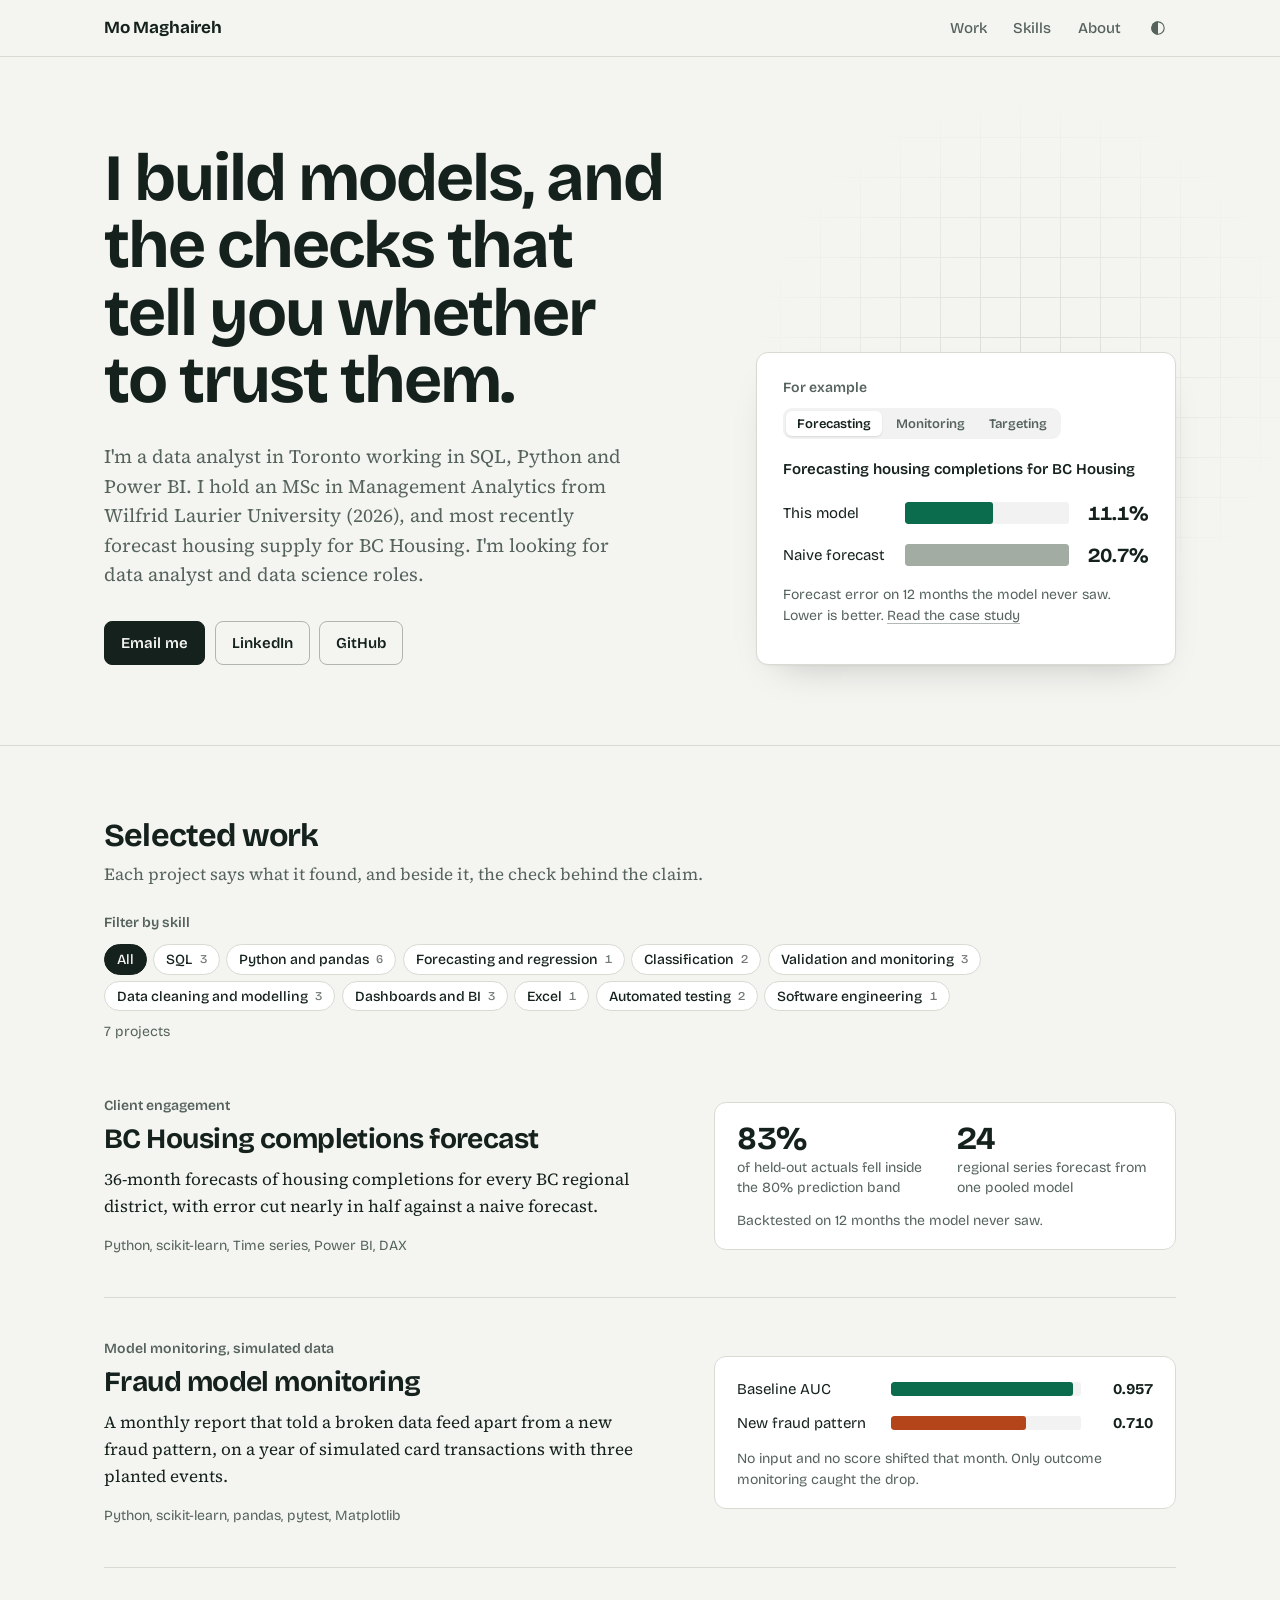
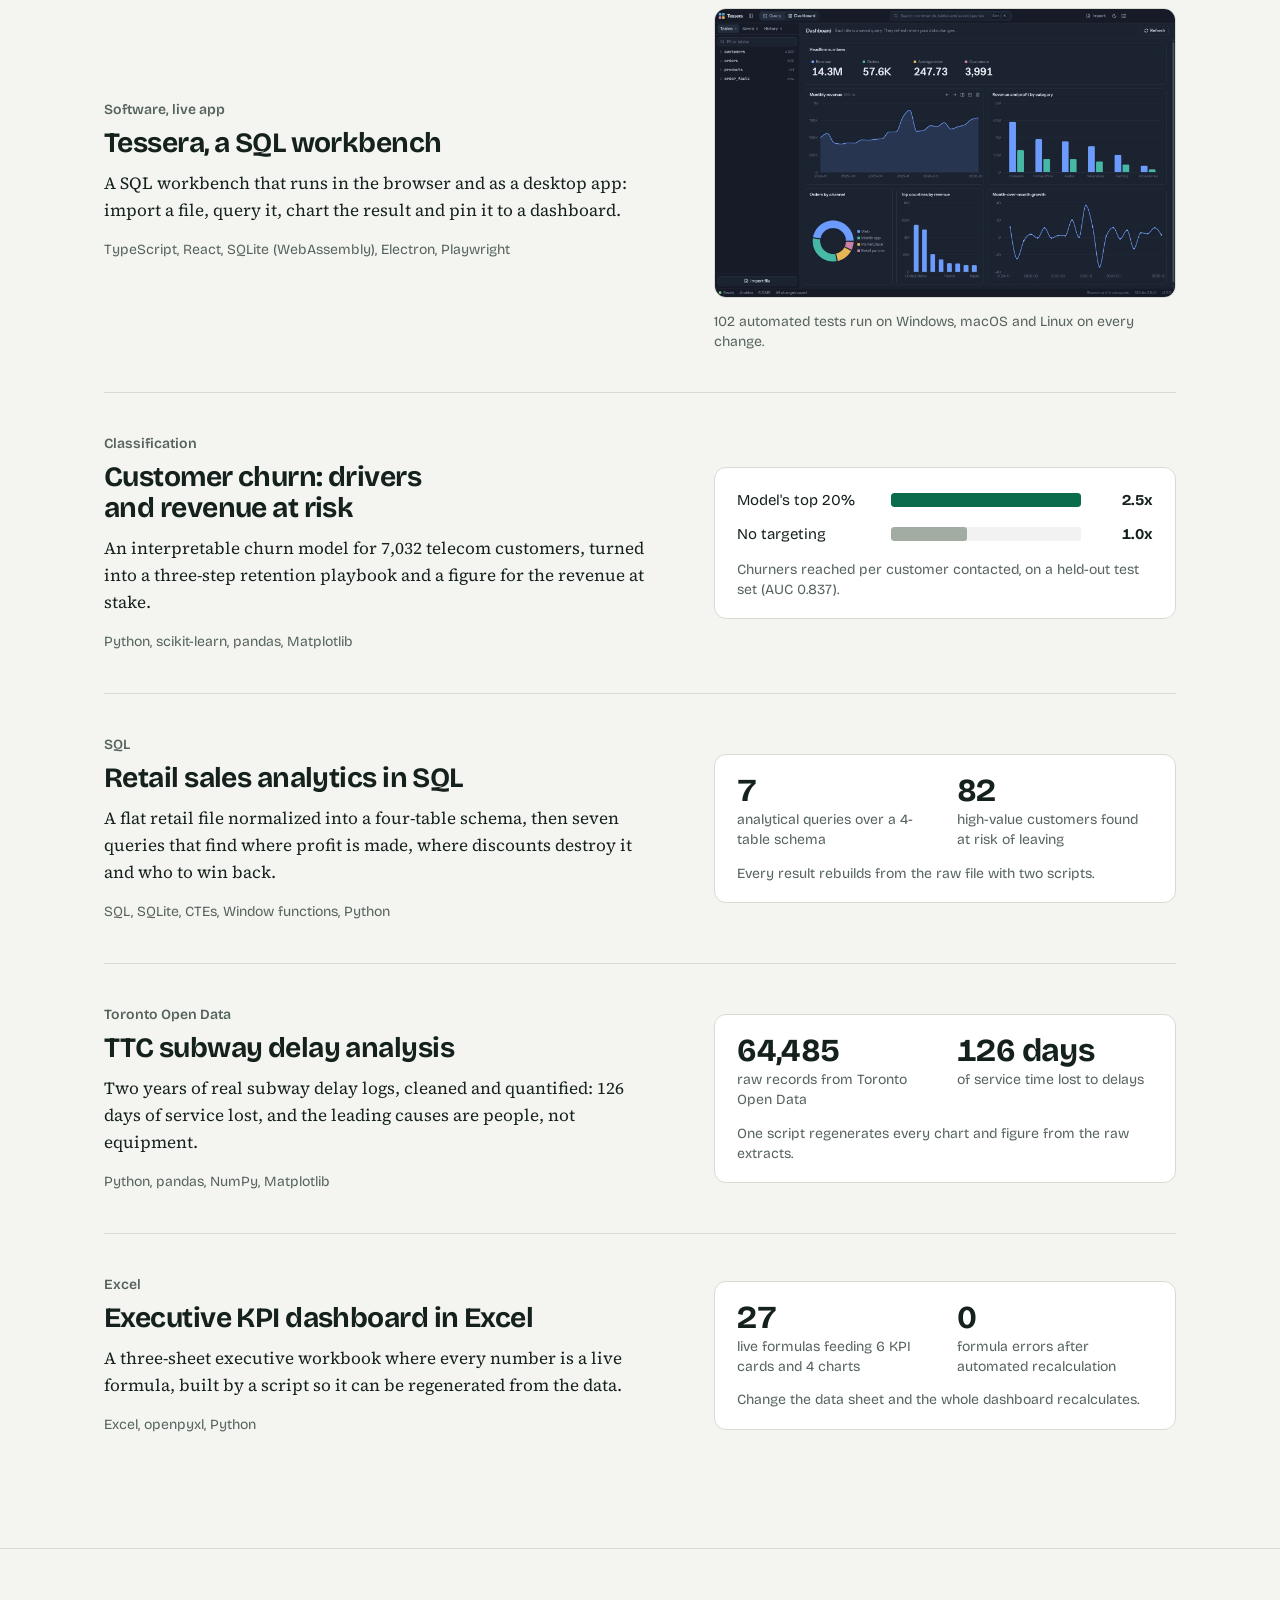
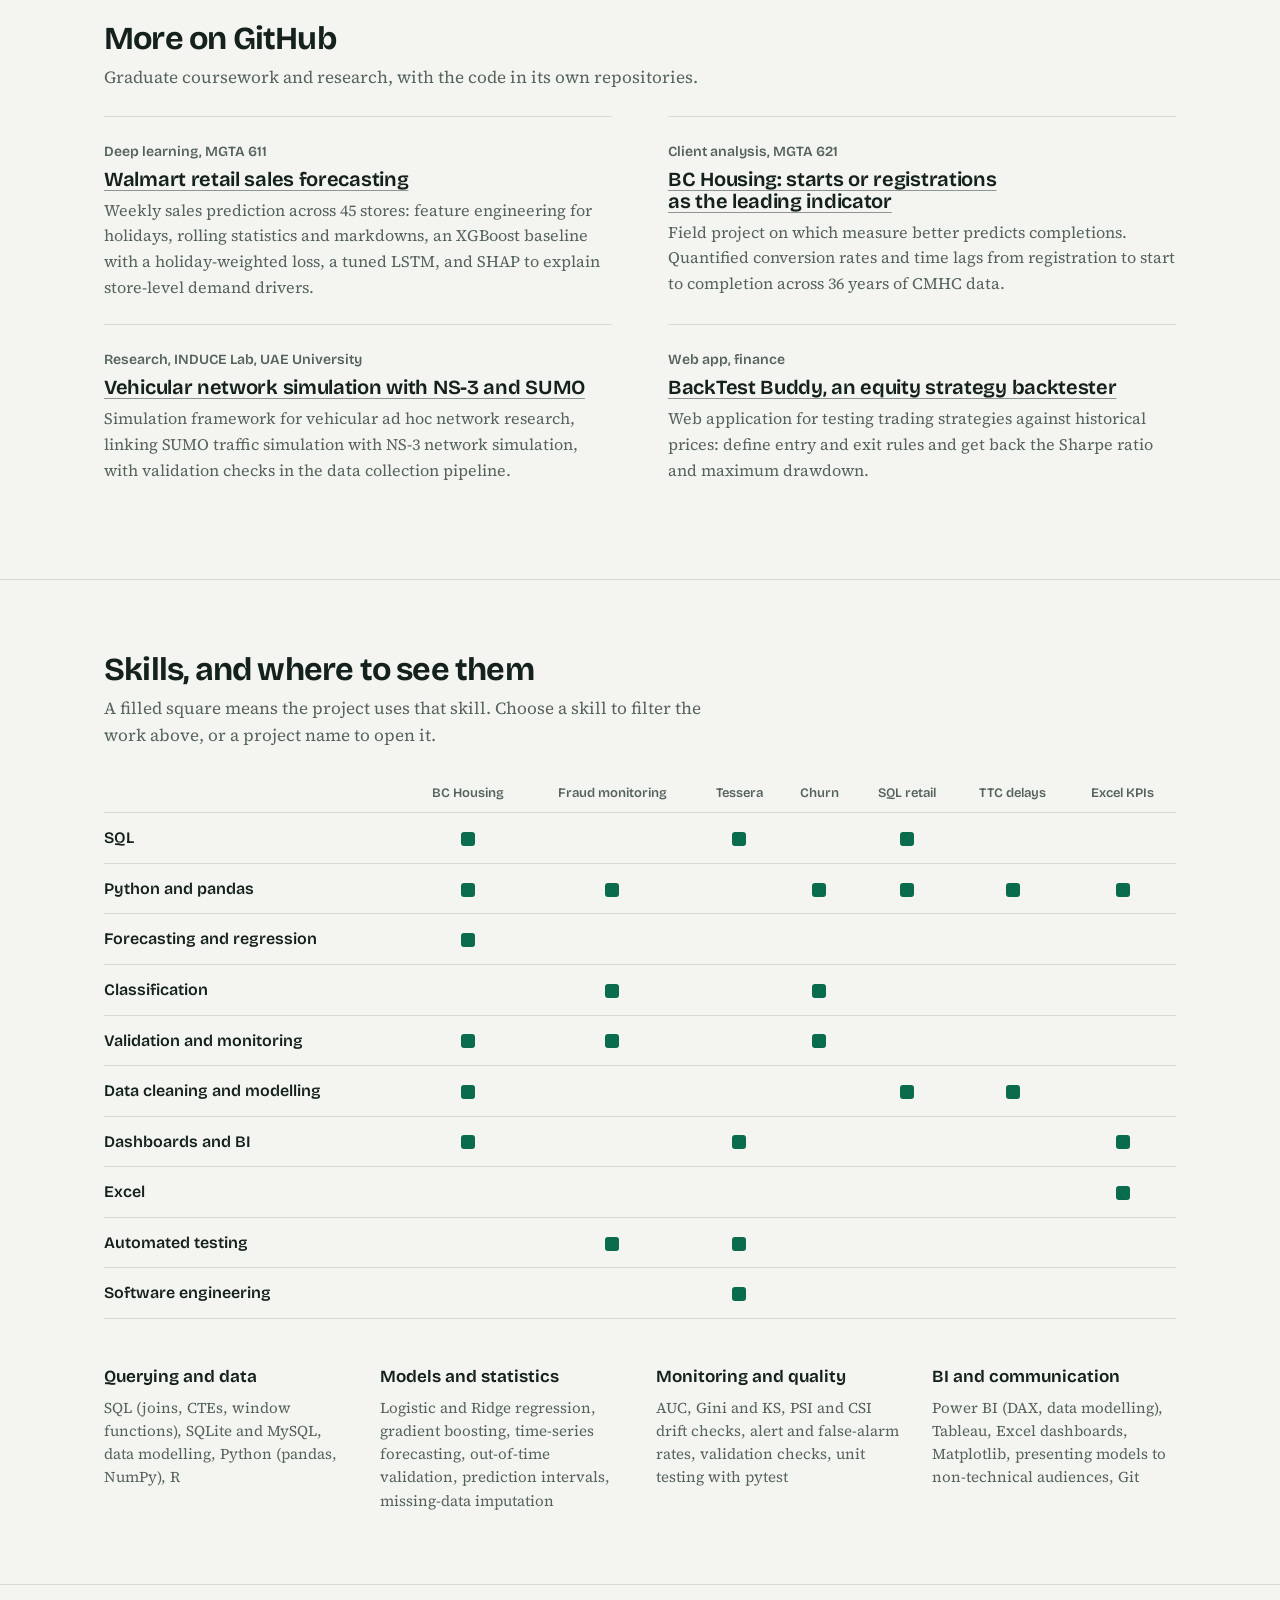
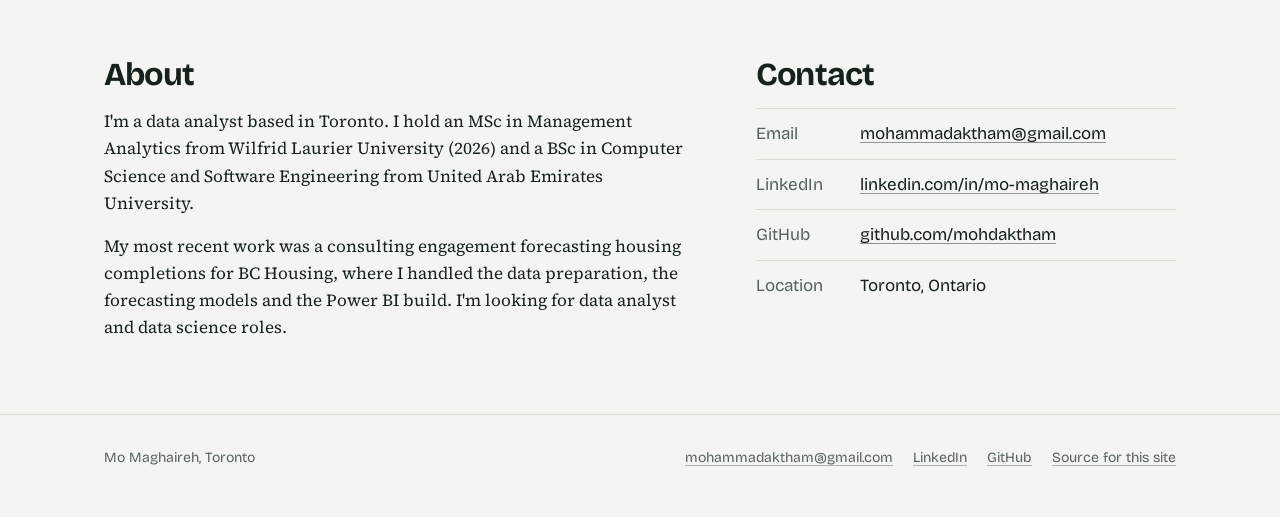
==== commit 323df160: "Add motion and interactive pieces to the site Hero headline and evidence card animate in, and the ca" ====
--- a/index.html
+++ b/index.html
@@ -1,5 +1,5 @@
 <!doctype html>
-<html lang="en">
+<html lang="en" data-page="home">
 <head>
 <meta charset="utf-8">
 <meta name="viewport" content="width=device-width, initial-scale=1">
@@ -16,7 +16,7 @@
 <link rel="icon" href="assets/favicon.svg" type="image/svg+xml">
 <link rel="preload" href="assets/fonts/bricolage-grotesque-latin-wght-normal.woff2" as="font" type="font/woff2" crossorigin>
 <link rel="stylesheet" href="assets/site.css">
-<script>try{var t=localStorage.getItem("theme");if(t)document.documentElement.dataset.theme=t}catch(e){}</script>
+<script>(function(){var d=document.documentElement;d.classList.add("js");try{var t=localStorage.getItem("theme");if(t)d.dataset.theme=t}catch(e){}setTimeout(function(){if(!window.siteReady)d.classList.remove("js")},4000)})()</script>
 </head>
 <body>
 <a class="skip" href="#main">Skip to content</a>
@@ -32,13 +32,14 @@
       </button>
     </nav>
   </div>
+  
 </header>
 <main id="main">
 
-<section class="hero">
+<section class="hero hero-home">
   <div class="wrap hero-grid">
-    <div>
-      <h1>I build models, and the checks that tell you whether to trust them.</h1>
+    <div class="hero-copy">
+      <h1><span class="word" style="--i:0">I</span> <span class="word" style="--i:1">build</span> <span class="word" style="--i:2">models,</span> <span class="word" style="--i:3">and</span> <span class="word" style="--i:4">the</span> <span class="word" style="--i:5">checks</span> <span class="word" style="--i:6">that</span> <span class="word" style="--i:7">tell</span> <span class="word" style="--i:8">you</span> <span class="word" style="--i:9">whether</span> <span class="word" style="--i:10">to</span> <span class="word" style="--i:11">trust</span> <span class="word" style="--i:12">them.</span></h1>
       <p class="intro">I&#x27;m a data analyst in Toronto working in SQL, Python and Power BI. I hold an MSc in Management Analytics from Wilfrid Laurier University (2026), and most recently forecast housing supply for BC Housing. I&#x27;m looking for data analyst and data science roles.</p>
       <p class="actions">
         <a class="btn btn-solid" href="mailto:mohammadaktham@gmail.com">Email me</a>
@@ -46,79 +47,76 @@
         <a class="btn" href="https://github.com/mohdaktham">GitHub</a>
       </p>
     </div>
-    <figure class="evidence hero-evidence">
-      <p class="evidence-title">For example: forecasting housing completions for BC Housing</p>
-      <div class="bars" role="img" aria-label="This model 11.1%; Naive forecast 20.7%"><div class="bar"><span class="bar-label">This model</span><span class="bar-track"><span class="bar-fill tone-signal" style="width:53.6%"></span></span><span class="bar-value">11.1%</span></div><div class="bar"><span class="bar-label">Naive forecast</span><span class="bar-track"><span class="bar-fill tone-baseline" style="width:100.0%"></span></span><span class="bar-value">20.7%</span></div></div>
-      <figcaption>Forecast error on 12 months the model never saw. Lower is better. <a href="projects/05-bc-housing-forecast/">Read the case study</a></figcaption>
-    </figure>
+    <figure class="evidence hero-evidence" data-slides><div class="slides-head"><p class="evidence-label" id="slides-label">For example</p><div class="tabs" role="tablist" aria-labelledby="slides-label" hidden><button type="button" role="tab" id="tab-0" aria-controls="slide-0" aria-selected="true">Forecasting<span class="tab-progress"></span></button><button type="button" role="tab" id="tab-1" aria-controls="slide-1" aria-selected="false" tabindex="-1">Monitoring<span class="tab-progress"></span></button><button type="button" role="tab" id="tab-2" aria-controls="slide-2" aria-selected="false" tabindex="-1">Targeting<span class="tab-progress"></span></button></div></div><div class="slides"><div class="slide" id="slide-0"><p class="evidence-title">Forecasting housing completions for BC Housing</p><div class="bars" role="img" aria-label="This model 11.1%; Naive forecast 20.7%"><div class="bar"><span class="bar-label">This model</span><span class="bar-track"><span class="bar-fill tone-signal" style="width:53.6%;--i:0"></span></span><span class="bar-value">11.1%</span></div><div class="bar"><span class="bar-label">Naive forecast</span><span class="bar-track"><span class="bar-fill tone-baseline" style="width:100.0%;--i:1"></span></span><span class="bar-value">20.7%</span></div></div><p class="slide-caption">Forecast error on 12 months the model never saw. Lower is better. <a href="projects/05-bc-housing-forecast/">Read the case study</a></p></div><div class="slide" id="slide-1" hidden><p class="evidence-title">Monitoring a fraud model on simulated data</p><div class="bars" role="img" aria-label="Baseline AUC 0.957; New fraud pattern 0.710"><div class="bar"><span class="bar-label">Baseline AUC</span><span class="bar-track"><span class="bar-fill tone-signal" style="width:95.7%;--i:0"></span></span><span class="bar-value">0.957</span></div><div class="bar"><span class="bar-label">New fraud pattern</span><span class="bar-track"><span class="bar-fill tone-fault" style="width:71.0%;--i:1"></span></span><span class="bar-value">0.710</span></div></div><p class="slide-caption">No input and no score shifted that month. Only outcome monitoring caught the drop. <a href="projects/06-fraud-model-monitoring/">Read the case study</a></p></div><div class="slide" id="slide-2" hidden><p class="evidence-title">Finding the customers most likely to churn</p><div class="bars" role="img" aria-label="Model&#x27;s top 20% 2.5x; No targeting 1.0x"><div class="bar"><span class="bar-label">Model&#x27;s top 20%</span><span class="bar-track"><span class="bar-fill tone-signal" style="width:100.0%;--i:0"></span></span><span class="bar-value">2.5x</span></div><div class="bar"><span class="bar-label">No targeting</span><span class="bar-track"><span class="bar-fill tone-baseline" style="width:40.0%;--i:1"></span></span><span class="bar-value">1.0x</span></div></div><p class="slide-caption">Churners reached per customer contacted, on a held-out test set (AUC 0.837). <a href="projects/03-customer-churn/">Read the case study</a></p></div></div></figure>
   </div>
 </section>
 
 <section id="work" class="section">
   <div class="wrap">
-    <div class="section-head">
+    <div class="section-head" data-reveal>
       <h2>Selected work</h2>
       <p>Each project says what it found, and beside it, the check behind the claim.</p>
     </div>
+    <div class="filter" data-filter hidden><p id="filter-label">Filter by skill</p><div class="chips" role="group" aria-labelledby="filter-label"><button type="button" class="chip" aria-pressed="true" data-skill="">All</button><button type="button" class="chip" aria-pressed="false" data-skill="SQL" aria-label="SQL, 3 of 7 projects">SQL<span class="chip-n" aria-hidden="true">3</span></button><button type="button" class="chip" aria-pressed="false" data-skill="Python and pandas" aria-label="Python and pandas, 6 of 7 projects">Python and pandas<span class="chip-n" aria-hidden="true">6</span></button><button type="button" class="chip" aria-pressed="false" data-skill="Forecasting and regression" aria-label="Forecasting and regression, 1 of 7 projects">Forecasting and regression<span class="chip-n" aria-hidden="true">1</span></button><button type="button" class="chip" aria-pressed="false" data-skill="Classification" aria-label="Classification, 2 of 7 projects">Classification<span class="chip-n" aria-hidden="true">2</span></button><button type="button" class="chip" aria-pressed="false" data-skill="Validation and monitoring" aria-label="Validation and monitoring, 3 of 7 projects">Validation and monitoring<span class="chip-n" aria-hidden="true">3</span></button><button type="button" class="chip" aria-pressed="false" data-skill="Data cleaning and modelling" aria-label="Data cleaning and modelling, 3 of 7 projects">Data cleaning and modelling<span class="chip-n" aria-hidden="true">3</span></button><button type="button" class="chip" aria-pressed="false" data-skill="Dashboards and BI" aria-label="Dashboards and BI, 3 of 7 projects">Dashboards and BI<span class="chip-n" aria-hidden="true">3</span></button><button type="button" class="chip" aria-pressed="false" data-skill="Excel" aria-label="Excel, 1 of 7 projects">Excel<span class="chip-n" aria-hidden="true">1</span></button><button type="button" class="chip" aria-pressed="false" data-skill="Automated testing" aria-label="Automated testing, 2 of 7 projects">Automated testing<span class="chip-n" aria-hidden="true">2</span></button><button type="button" class="chip" aria-pressed="false" data-skill="Software engineering" aria-label="Software engineering, 1 of 7 projects">Software engineering<span class="chip-n" aria-hidden="true">1</span></button></div><p class="filter-status" role="status" data-filter-status>7 projects</p></div>
     <div class="work">
-    <article class="work-row">
+    <article class="work-row" data-reveal data-skills="SQL|Python and pandas|Forecasting and regression|Validation and monitoring|Data cleaning and modelling|Dashboards and BI" style="view-transition-name:row-05-bc-housing-forecast">
       <div class="claim">
         <p class="kicker">Client engagement</p>
-        <h3><a href="projects/05-bc-housing-forecast/">BC Housing completions forecast</a></h3>
+        <h3 style="view-transition-name:title-05-bc-housing-forecast"><a href="projects/05-bc-housing-forecast/">BC Housing completions forecast</a></h3>
         <p class="finding">36-month forecasts of housing completions for every BC regional district, with error cut nearly in half against a naive forecast.</p>
         <p class="tools">Python, scikit-learn, Time series, Power BI, DAX</p>
       </div>
       <figure class="evidence evidence-stats"><dl class="stats"><div class="stat"><dt>of held-out actuals fell inside the 80% prediction band</dt><dd>83%</dd></div><div class="stat"><dt>regional series forecast from one pooled model</dt><dd>24</dd></div></dl><figcaption>Backtested on 12 months the model never saw.</figcaption></figure>
     </article>
-    <article class="work-row">
+    <article class="work-row" data-reveal data-skills="Python and pandas|Classification|Validation and monitoring|Automated testing" style="view-transition-name:row-06-fraud-model-monitoring">
       <div class="claim">
         <p class="kicker">Model monitoring, simulated data</p>
-        <h3><a href="projects/06-fraud-model-monitoring/">Fraud model monitoring</a></h3>
+        <h3 style="view-transition-name:title-06-fraud-model-monitoring"><a href="projects/06-fraud-model-monitoring/">Fraud model monitoring</a></h3>
         <p class="finding">A monthly report that told a broken data feed apart from a new fraud pattern, on a year of simulated card transactions with three planted events.</p>
         <p class="tools">Python, scikit-learn, pandas, pytest, Matplotlib</p>
       </div>
-      <figure class="evidence evidence-bars"><div class="bars" role="img" aria-label="Baseline AUC 0.957; New fraud pattern 0.710"><div class="bar"><span class="bar-label">Baseline AUC</span><span class="bar-track"><span class="bar-fill tone-signal" style="width:95.7%"></span></span><span class="bar-value">0.957</span></div><div class="bar"><span class="bar-label">New fraud pattern</span><span class="bar-track"><span class="bar-fill tone-fault" style="width:71.0%"></span></span><span class="bar-value">0.710</span></div></div><figcaption>No input and no score shifted that month. Only outcome monitoring caught the drop.</figcaption></figure>
+      <figure class="evidence evidence-bars"><div class="bars" role="img" aria-label="Baseline AUC 0.957; New fraud pattern 0.710"><div class="bar"><span class="bar-label">Baseline AUC</span><span class="bar-track"><span class="bar-fill tone-signal" style="width:95.7%;--i:0"></span></span><span class="bar-value">0.957</span></div><div class="bar"><span class="bar-label">New fraud pattern</span><span class="bar-track"><span class="bar-fill tone-fault" style="width:71.0%;--i:1"></span></span><span class="bar-value">0.710</span></div></div><figcaption>No input and no score shifted that month. Only outcome monitoring caught the drop.</figcaption></figure>
     </article>
-    <article class="work-row">
+    <article class="work-row" data-reveal data-skills="SQL|Dashboards and BI|Automated testing|Software engineering" style="view-transition-name:row-tessera">
       <div class="claim">
         <p class="kicker">Software, live app</p>
-        <h3><a href="projects/tessera/">Tessera, a SQL workbench</a></h3>
+        <h3 style="view-transition-name:title-tessera"><a href="projects/tessera/">Tessera, a SQL workbench</a></h3>
         <p class="finding">A SQL workbench that runs in the browser and as a desktop app: import a file, query it, chart the result and pin it to a dashboard.</p>
         <p class="tools">TypeScript, React, SQLite (WebAssembly), Electron, Playwright</p>
       </div>
       <figure class="evidence evidence-image"><a class="shot" href="projects/tessera/"><img src="assets/img/tessera-dashboard.webp" alt="Tessera&#x27;s dashboard showing revenue, orders and growth charts" width="1600" height="1000" loading="lazy"></a><figcaption>102 automated tests run on Windows, macOS and Linux on every change.</figcaption></figure>
     </article>
-    <article class="work-row">
+    <article class="work-row" data-reveal data-skills="Python and pandas|Classification|Validation and monitoring" style="view-transition-name:row-03-customer-churn">
       <div class="claim">
         <p class="kicker">Classification</p>
-        <h3><a href="projects/03-customer-churn/">Customer churn: drivers and revenue at risk</a></h3>
+        <h3 style="view-transition-name:title-03-customer-churn"><a href="projects/03-customer-churn/">Customer churn: drivers and revenue at risk</a></h3>
         <p class="finding">An interpretable churn model for 7,032 telecom customers, turned into a three-step retention playbook and a figure for the revenue at stake.</p>
         <p class="tools">Python, scikit-learn, pandas, Matplotlib</p>
       </div>
-      <figure class="evidence evidence-bars"><div class="bars" role="img" aria-label="Model&#x27;s top 20% 2.5x; No targeting 1.0x"><div class="bar"><span class="bar-label">Model&#x27;s top 20%</span><span class="bar-track"><span class="bar-fill tone-signal" style="width:100.0%"></span></span><span class="bar-value">2.5x</span></div><div class="bar"><span class="bar-label">No targeting</span><span class="bar-track"><span class="bar-fill tone-baseline" style="width:40.0%"></span></span><span class="bar-value">1.0x</span></div></div><figcaption>Churners reached per customer contacted, on a held-out test set (AUC 0.837).</figcaption></figure>
+      <figure class="evidence evidence-bars"><div class="bars" role="img" aria-label="Model&#x27;s top 20% 2.5x; No targeting 1.0x"><div class="bar"><span class="bar-label">Model&#x27;s top 20%</span><span class="bar-track"><span class="bar-fill tone-signal" style="width:100.0%;--i:0"></span></span><span class="bar-value">2.5x</span></div><div class="bar"><span class="bar-label">No targeting</span><span class="bar-track"><span class="bar-fill tone-baseline" style="width:40.0%;--i:1"></span></span><span class="bar-value">1.0x</span></div></div><figcaption>Churners reached per customer contacted, on a held-out test set (AUC 0.837).</figcaption></figure>
     </article>
-    <article class="work-row">
+    <article class="work-row" data-reveal data-skills="SQL|Python and pandas|Data cleaning and modelling" style="view-transition-name:row-02-sql-retail-analytics">
       <div class="claim">
         <p class="kicker">SQL</p>
-        <h3><a href="projects/02-sql-retail-analytics/">Retail sales analytics in SQL</a></h3>
+        <h3 style="view-transition-name:title-02-sql-retail-analytics"><a href="projects/02-sql-retail-analytics/">Retail sales analytics in SQL</a></h3>
         <p class="finding">A flat retail file normalized into a four-table schema, then seven queries that find where profit is made, where discounts destroy it and who to win back.</p>
         <p class="tools">SQL, SQLite, CTEs, Window functions, Python</p>
       </div>
       <figure class="evidence evidence-stats"><dl class="stats"><div class="stat"><dt>analytical queries over a 4-table schema</dt><dd>7</dd></div><div class="stat"><dt>high-value customers found at risk of leaving</dt><dd>82</dd></div></dl><figcaption>Every result rebuilds from the raw file with two scripts.</figcaption></figure>
     </article>
-    <article class="work-row">
+    <article class="work-row" data-reveal data-skills="Python and pandas|Data cleaning and modelling" style="view-transition-name:row-01-ttc-subway-delays">
       <div class="claim">
         <p class="kicker">Toronto Open Data</p>
-        <h3><a href="projects/01-ttc-subway-delays/">TTC subway delay analysis</a></h3>
+        <h3 style="view-transition-name:title-01-ttc-subway-delays"><a href="projects/01-ttc-subway-delays/">TTC subway delay analysis</a></h3>
         <p class="finding">Two years of real subway delay logs, cleaned and quantified: 126 days of service lost, and the leading causes are people, not equipment.</p>
         <p class="tools">Python, pandas, NumPy, Matplotlib</p>
       </div>
       <figure class="evidence evidence-stats"><dl class="stats"><div class="stat"><dt>raw records from Toronto Open Data</dt><dd>64,485</dd></div><div class="stat"><dt>of service time lost to delays</dt><dd>126 days</dd></div></dl><figcaption>One script regenerates every chart and figure from the raw extracts.</figcaption></figure>
     </article>
-    <article class="work-row">
+    <article class="work-row" data-reveal data-skills="Python and pandas|Dashboards and BI|Excel" style="view-transition-name:row-04-excel-kpi-dashboard">
       <div class="claim">
         <p class="kicker">Excel</p>
-        <h3><a href="projects/04-excel-kpi-dashboard/">Executive KPI dashboard in Excel</a></h3>
+        <h3 style="view-transition-name:title-04-excel-kpi-dashboard"><a href="projects/04-excel-kpi-dashboard/">Executive KPI dashboard in Excel</a></h3>
         <p class="finding">A three-sheet executive workbook where every number is a live formula, built by a script so it can be regenerated from the data.</p>
         <p class="tools">Excel, openpyxl, Python</p>
       </div>
@@ -130,32 +128,32 @@
 
 <section id="more" class="section">
   <div class="wrap">
-    <div class="section-head">
+    <div class="section-head" data-reveal>
       <h2>More on GitHub</h2>
       <p>Graduate coursework and research, with the code in its own repositories.</p>
     </div>
-    <ul class="more"><li><p class="kicker">Deep learning, MGTA 611</p><h3><a href="https://github.com/mohdaktham/projects/tree/main/611-group-project">Walmart retail sales forecasting</a></h3><p>Weekly sales prediction across 45 stores: feature engineering for holidays, rolling statistics and markdowns, an XGBoost baseline with a holiday-weighted loss, a tuned LSTM, and SHAP to explain store-level demand drivers.</p></li><li><p class="kicker">Client analysis, MGTA 621</p><h3><a href="https://github.com/mohdaktham/projects/tree/main/621%20Field%20Project">BC Housing: starts or registrations as the leading indicator</a></h3><p>Field project on which measure better predicts completions. Quantified conversion rates and time lags from registration to start to completion across 36 years of CMHC data.</p></li><li><p class="kicker">Research, INDUCE Lab, UAE University</p><h3><a href="https://github.com/mohdaktham/NS-3_Sumo">Vehicular network simulation with NS-3 and SUMO</a></h3><p>Simulation framework for vehicular ad hoc network research, linking SUMO traffic simulation with NS-3 network simulation, with validation checks in the data collection pipeline.</p></li><li><p class="kicker">Web app, finance</p><h3><a href="https://github.com/mohdaktham/projects/tree/main/BackTest%20Buddy">BackTest Buddy, an equity strategy backtester</a></h3><p>Web application for testing trading strategies against historical prices: define entry and exit rules and get back the Sharpe ratio and maximum drawdown.</p></li></ul>
+    <ul class="more"><li data-reveal><p class="kicker">Deep learning, MGTA 611</p><h3><a href="https://github.com/mohdaktham/projects/tree/main/611-group-project">Walmart retail sales forecasting</a></h3><p>Weekly sales prediction across 45 stores: feature engineering for holidays, rolling statistics and markdowns, an XGBoost baseline with a holiday-weighted loss, a tuned LSTM, and SHAP to explain store-level demand drivers.</p></li><li data-reveal><p class="kicker">Client analysis, MGTA 621</p><h3><a href="https://github.com/mohdaktham/projects/tree/main/621%20Field%20Project">BC Housing: starts or registrations as the leading indicator</a></h3><p>Field project on which measure better predicts completions. Quantified conversion rates and time lags from registration to start to completion across 36 years of CMHC data.</p></li><li data-reveal><p class="kicker">Research, INDUCE Lab, UAE University</p><h3><a href="https://github.com/mohdaktham/NS-3_Sumo">Vehicular network simulation with NS-3 and SUMO</a></h3><p>Simulation framework for vehicular ad hoc network research, linking SUMO traffic simulation with NS-3 network simulation, with validation checks in the data collection pipeline.</p></li><li data-reveal><p class="kicker">Web app, finance</p><h3><a href="https://github.com/mohdaktham/projects/tree/main/BackTest%20Buddy">BackTest Buddy, an equity strategy backtester</a></h3><p>Web application for testing trading strategies against historical prices: define entry and exit rules and get back the Sharpe ratio and maximum drawdown.</p></li></ul>
   </div>
 </section>
 
 <section id="skills" class="section">
   <div class="wrap">
-    <div class="section-head">
+    <div class="section-head" data-reveal>
       <h2>Skills, and where to see them</h2>
-      <p>A filled square means the project uses that skill. Choose a project name to open it.</p>
+      <p>A filled square means the project uses that skill. Choose a skill to filter the work above, or a project name to open it.</p>
     </div>
-    <div class="matrix-scroll" tabindex="0" role="region" aria-label="Skills by project"><table class="matrix"><thead><tr><td></td><th scope="col"><a href="projects/05-bc-housing-forecast/">BC Housing</a></th><th scope="col"><a href="projects/06-fraud-model-monitoring/">Fraud monitoring</a></th><th scope="col"><a href="projects/tessera/">Tessera</a></th><th scope="col"><a href="projects/03-customer-churn/">Churn</a></th><th scope="col"><a href="projects/02-sql-retail-analytics/">SQL retail</a></th><th scope="col"><a href="projects/01-ttc-subway-delays/">TTC delays</a></th><th scope="col"><a href="projects/04-excel-kpi-dashboard/">Excel KPIs</a></th></tr></thead><tbody><tr><th scope="row">SQL</th><td><span class="mark" aria-label="yes"></span></td><td><span class="sr">no</span></td><td><span class="mark" aria-label="yes"></span></td><td><span class="sr">no</span></td><td><span class="mark" aria-label="yes"></span></td><td><span class="sr">no</span></td><td><span class="sr">no</span></td></tr><tr><th scope="row">Python and pandas</th><td><span class="mark" aria-label="yes"></span></td><td><span class="mark" aria-label="yes"></span></td><td><span class="sr">no</span></td><td><span class="mark" aria-label="yes"></span></td><td><span class="mark" aria-label="yes"></span></td><td><span class="mark" aria-label="yes"></span></td><td><span class="mark" aria-label="yes"></span></td></tr><tr><th scope="row">Forecasting and regression</th><td><span class="mark" aria-label="yes"></span></td><td><span class="sr">no</span></td><td><span class="sr">no</span></td><td><span class="sr">no</span></td><td><span class="sr">no</span></td><td><span class="sr">no</span></td><td><span class="sr">no</span></td></tr><tr><th scope="row">Classification</th><td><span class="sr">no</span></td><td><span class="mark" aria-label="yes"></span></td><td><span class="sr">no</span></td><td><span class="mark" aria-label="yes"></span></td><td><span class="sr">no</span></td><td><span class="sr">no</span></td><td><span class="sr">no</span></td></tr><tr><th scope="row">Validation and monitoring</th><td><span class="mark" aria-label="yes"></span></td><td><span class="mark" aria-label="yes"></span></td><td><span class="sr">no</span></td><td><span class="mark" aria-label="yes"></span></td><td><span class="sr">no</span></td><td><span class="sr">no</span></td><td><span class="sr">no</span></td></tr><tr><th scope="row">Data cleaning and modelling</th><td><span class="mark" aria-label="yes"></span></td><td><span class="sr">no</span></td><td><span class="sr">no</span></td><td><span class="sr">no</span></td><td><span class="mark" aria-label="yes"></span></td><td><span class="mark" aria-label="yes"></span></td><td><span class="sr">no</span></td></tr><tr><th scope="row">Dashboards and BI</th><td><span class="mark" aria-label="yes"></span></td><td><span class="sr">no</span></td><td><span class="mark" aria-label="yes"></span></td><td><span class="sr">no</span></td><td><span class="sr">no</span></td><td><span class="sr">no</span></td><td><span class="mark" aria-label="yes"></span></td></tr><tr><th scope="row">Excel</th><td><span class="sr">no</span></td><td><span class="sr">no</span></td><td><span class="sr">no</span></td><td><span class="sr">no</span></td><td><span class="sr">no</span></td><td><span class="sr">no</span></td><td><span class="mark" aria-label="yes"></span></td></tr><tr><th scope="row">Automated testing</th><td><span class="sr">no</span></td><td><span class="mark" aria-label="yes"></span></td><td><span class="mark" aria-label="yes"></span></td><td><span class="sr">no</span></td><td><span class="sr">no</span></td><td><span class="sr">no</span></td><td><span class="sr">no</span></td></tr><tr><th scope="row">Software engineering</th><td><span class="sr">no</span></td><td><span class="sr">no</span></td><td><span class="mark" aria-label="yes"></span></td><td><span class="sr">no</span></td><td><span class="sr">no</span></td><td><span class="sr">no</span></td><td><span class="sr">no</span></td></tr></tbody></table></div>
-    <dl class="toolkit"><div><dt>Querying and data</dt><dd>SQL (joins, CTEs, window functions), SQLite and MySQL, data modelling, Python (pandas, NumPy), R</dd></div><div><dt>Models and statistics</dt><dd>Logistic and Ridge regression, gradient boosting, time-series forecasting, out-of-time validation, prediction intervals, missing-data imputation</dd></div><div><dt>Monitoring and quality</dt><dd>AUC, Gini and KS, PSI and CSI drift checks, alert and false-alarm rates, validation checks, unit testing with pytest</dd></div><div><dt>BI and communication</dt><dd>Power BI (DAX, data modelling), Tableau, Excel dashboards, Matplotlib, presenting models to non-technical audiences, Git</dd></div></dl>
+    <div class="matrix-scroll" tabindex="0" role="region" aria-label="Skills by project"><table class="matrix"><thead><tr><td></td><th scope="col"><a href="projects/05-bc-housing-forecast/">BC Housing</a></th><th scope="col"><a href="projects/06-fraud-model-monitoring/">Fraud monitoring</a></th><th scope="col"><a href="projects/tessera/">Tessera</a></th><th scope="col"><a href="projects/03-customer-churn/">Churn</a></th><th scope="col"><a href="projects/02-sql-retail-analytics/">SQL retail</a></th><th scope="col"><a href="projects/01-ttc-subway-delays/">TTC delays</a></th><th scope="col"><a href="projects/04-excel-kpi-dashboard/">Excel KPIs</a></th></tr></thead><tbody><tr><th scope="row"><a href="#work" data-skill="SQL">SQL</a></th><td><span class="mark" aria-label="yes" style="--d:0"></span></td><td><span class="sr">no</span></td><td><span class="mark" aria-label="yes" style="--d:2"></span></td><td><span class="sr">no</span></td><td><span class="mark" aria-label="yes" style="--d:4"></span></td><td><span class="sr">no</span></td><td><span class="sr">no</span></td></tr><tr><th scope="row"><a href="#work" data-skill="Python and pandas">Python and pandas</a></th><td><span class="mark" aria-label="yes" style="--d:1"></span></td><td><span class="mark" aria-label="yes" style="--d:2"></span></td><td><span class="sr">no</span></td><td><span class="mark" aria-label="yes" style="--d:4"></span></td><td><span class="mark" aria-label="yes" style="--d:5"></span></td><td><span class="mark" aria-label="yes" style="--d:6"></span></td><td><span class="mark" aria-label="yes" style="--d:7"></span></td></tr><tr><th scope="row"><a href="#work" data-skill="Forecasting and regression">Forecasting and regression</a></th><td><span class="mark" aria-label="yes" style="--d:2"></span></td><td><span class="sr">no</span></td><td><span class="sr">no</span></td><td><span class="sr">no</span></td><td><span class="sr">no</span></td><td><span class="sr">no</span></td><td><span class="sr">no</span></td></tr><tr><th scope="row"><a href="#work" data-skill="Classification">Classification</a></th><td><span class="sr">no</span></td><td><span class="mark" aria-label="yes" style="--d:4"></span></td><td><span class="sr">no</span></td><td><span class="mark" aria-label="yes" style="--d:6"></span></td><td><span class="sr">no</span></td><td><span class="sr">no</span></td><td><span class="sr">no</span></td></tr><tr><th scope="row"><a href="#work" data-skill="Validation and monitoring">Validation and monitoring</a></th><td><span class="mark" aria-label="yes" style="--d:4"></span></td><td><span class="mark" aria-label="yes" style="--d:5"></span></td><td><span class="sr">no</span></td><td><span class="mark" aria-label="yes" style="--d:7"></span></td><td><span class="sr">no</span></td><td><span class="sr">no</span></td><td><span class="sr">no</span></td></tr><tr><th scope="row"><a href="#work" data-skill="Data cleaning and modelling">Data cleaning and modelling</a></th><td><span class="mark" aria-label="yes" style="--d:5"></span></td><td><span class="sr">no</span></td><td><span class="sr">no</span></td><td><span class="sr">no</span></td><td><span class="mark" aria-label="yes" style="--d:9"></span></td><td><span class="mark" aria-label="yes" style="--d:10"></span></td><td><span class="sr">no</span></td></tr><tr><th scope="row"><a href="#work" data-skill="Dashboards and BI">Dashboards and BI</a></th><td><span class="mark" aria-label="yes" style="--d:6"></span></td><td><span class="sr">no</span></td><td><span class="mark" aria-label="yes" style="--d:8"></span></td><td><span class="sr">no</span></td><td><span class="sr">no</span></td><td><span class="sr">no</span></td><td><span class="mark" aria-label="yes" style="--d:12"></span></td></tr><tr><th scope="row"><a href="#work" data-skill="Excel">Excel</a></th><td><span class="sr">no</span></td><td><span class="sr">no</span></td><td><span class="sr">no</span></td><td><span class="sr">no</span></td><td><span class="sr">no</span></td><td><span class="sr">no</span></td><td><span class="mark" aria-label="yes" style="--d:13"></span></td></tr><tr><th scope="row"><a href="#work" data-skill="Automated testing">Automated testing</a></th><td><span class="sr">no</span></td><td><span class="mark" aria-label="yes" style="--d:9"></span></td><td><span class="mark" aria-label="yes" style="--d:10"></span></td><td><span class="sr">no</span></td><td><span class="sr">no</span></td><td><span class="sr">no</span></td><td><span class="sr">no</span></td></tr><tr><th scope="row"><a href="#work" data-skill="Software engineering">Software engineering</a></th><td><span class="sr">no</span></td><td><span class="sr">no</span></td><td><span class="mark" aria-label="yes" style="--d:11"></span></td><td><span class="sr">no</span></td><td><span class="sr">no</span></td><td><span class="sr">no</span></td><td><span class="sr">no</span></td></tr></tbody></table></div>
+    <dl class="toolkit" data-reveal><div><dt>Querying and data</dt><dd>SQL (joins, CTEs, window functions), SQLite and MySQL, data modelling, Python (pandas, NumPy), R</dd></div><div><dt>Models and statistics</dt><dd>Logistic and Ridge regression, gradient boosting, time-series forecasting, out-of-time validation, prediction intervals, missing-data imputation</dd></div><div><dt>Monitoring and quality</dt><dd>AUC, Gini and KS, PSI and CSI drift checks, alert and false-alarm rates, validation checks, unit testing with pytest</dd></div><div><dt>BI and communication</dt><dd>Power BI (DAX, data modelling), Tableau, Excel dashboards, Matplotlib, presenting models to non-technical audiences, Git</dd></div></dl>
   </div>
 </section>
 
 <section id="about" class="section">
   <div class="wrap about">
-    <div>
+    <div data-reveal>
       <h2>About</h2>
       <p>I&#x27;m a data analyst based in Toronto. I hold an MSc in Management Analytics from Wilfrid Laurier University (2026) and a BSc in Computer Science and Software Engineering from United Arab Emirates University.</p><p>My most recent work was a consulting engagement forecasting housing completions for BC Housing, where I handled the data preparation, the forecasting models and the Power BI build. I&#x27;m looking for data analyst and data science roles.</p>
     </div>
-    <div>
+    <div data-reveal>
       <h2>Contact</h2>
       <ul class="contact">
         <li><span>Email</span><a href="mailto:mohammadaktham@gmail.com">mohammadaktham@gmail.com</a></li>
--- a/assets/site.css
+++ b/assets/site.css
@@ -5,6 +5,11 @@
  * The green "signal" colour is reserved for that evidence (the model's bar,
  * a filled square in the skills table), grey is the baseline it is compared
  * with, and rust marks a fault. Nothing else on the page uses those colours.
+ * Amber appears only in the monitoring chart, for a "watch" status.
+ *
+ * Motion follows the same idea: evidence draws itself when it comes into view
+ * (bars grow, numbers count up), and controls answer the person using them.
+ * Everything is readable without JavaScript and still under reduced motion.
  */
 
 @font-face {
@@ -30,6 +35,7 @@
   --signal: #0a6b4d;
   --baseline: #a3aca3;
   --fault: #b4441a;
+  --warn: #a88a12;
   --plate: #ffffff;
   --tint: rgb(21 33 29 / 0.06);
 
@@ -37,6 +43,8 @@
   --text: 'Source Serif 4', Georgia, 'Times New Roman', serif;
   --mono: ui-monospace, 'SF Mono', Menlo, Consolas, monospace;
 
+  --ease: cubic-bezier(0.2, 0.7, 0.2, 1);
+  --spring: cubic-bezier(0.3, 1.5, 0.5, 1);
   --wrap: 70rem;
   --prose: 43rem;
   color-scheme: light;
@@ -52,6 +60,7 @@
     --signal: #55cfa0;
     --baseline: #5e6b65;
     --fault: #ee8a5e;
+    --warn: #ecd35a;
     --plate: #f7f8f5;
     --tint: rgb(231 236 232 / 0.08);
     color-scheme: dark;
@@ -67,6 +76,7 @@
   --signal: #55cfa0;
   --baseline: #5e6b65;
   --fault: #ee8a5e;
+  --warn: #ecd35a;
   --plate: #f7f8f5;
   --tint: rgb(231 236 232 / 0.08);
   color-scheme: dark;
@@ -223,6 +233,7 @@
 }
 
 .top nav a {
+  position: relative;
   padding: 0.4rem 0.7rem;
   border-radius: 6px;
   font-size: 0.9375rem;
@@ -274,12 +285,18 @@
   text-decoration: none;
   transition:
     background-color 120ms,
-    border-color 120ms;
+    border-color 120ms,
+    transform 150ms var(--ease);
 }
 
 .btn:hover {
   border-color: var(--ink);
   background: var(--tint);
+  transform: translateY(-1px);
+}
+
+.btn:active {
+  transform: scale(0.97);
 }
 
 .btn-solid {
@@ -457,28 +474,9 @@
   font-size: 1.25rem;
 }
 
-/* The one piece of motion on the site: the evidence draws itself once. */
-@keyframes grow {
-  from {
-    transform: scaleX(0);
-  }
-}
-
-.hero-evidence .bar-fill {
-  animation: grow 800ms cubic-bezier(0.2, 0.7, 0.2, 1) 150ms backwards;
-}
-
-.hero-evidence .bar:nth-child(2) .bar-fill {
-  animation-delay: 350ms;
-}
-
 @media (prefers-reduced-motion: reduce) {
   html {
     scroll-behavior: auto;
-  }
-
-  .hero-evidence .bar-fill {
-    animation: none;
   }
 }
 
@@ -515,7 +513,12 @@
   border-top: 1px solid var(--line);
 }
 
-.work-row:first-child {
+.work-row[hidden] {
+  display: none;
+}
+
+/* The first row that is showing has no rule above it, whatever the filter hides. */
+.work-row:nth-child(1 of .work-row:not([hidden])) {
   border-top: 0;
 }
 
@@ -526,12 +529,23 @@
   letter-spacing: -0.02em;
 }
 
+.claim h3 {
+  width: fit-content;
+}
+
+/* The title's underline draws itself from the left when the row is pointed at. */
 .claim h3 a {
+  padding-bottom: 0.08em;
   text-decoration: none;
-}
-
-.claim h3 a:hover {
-  text-decoration-line: underline;
+  background: linear-gradient(currentColor, currentColor) 0 100% / 0 2px no-repeat;
+  -webkit-box-decoration-break: clone;
+  box-decoration-break: clone;
+  transition: background-size 400ms var(--ease);
+}
+
+.work-row:hover .claim h3 a,
+.claim h3 a:focus-visible {
+  background-size: 100% 2px;
 }
 
 .finding {
@@ -735,6 +749,7 @@
 }
 
 .case-head h1 {
+  width: fit-content;
   max-width: 20ch;
   margin: 0.5rem 0 1.25rem;
   font-size: clamp(2.125rem, 4.6vw, 3.375rem);
@@ -1039,3 +1054,1050 @@
     text-align: left;
   }
 }
+
+/* ======================================================================== */
+/* Motion and interaction                                                   */
+/* ======================================================================== */
+
+@keyframes rise {
+  from {
+    opacity: 0;
+    transform: translateY(1rem);
+  }
+}
+
+@keyframes word {
+  from {
+    opacity: 0;
+    transform: translateY(0.45em);
+  }
+}
+
+@keyframes fade {
+  from {
+    opacity: 0;
+  }
+}
+
+@keyframes pop {
+  from {
+    scale: 0;
+  }
+}
+
+@keyframes wipe {
+  from {
+    clip-path: inset(-10% 100% -10% 0);
+  }
+  to {
+    clip-path: inset(-10% 0 -10% 0);
+  }
+}
+
+@keyframes tick {
+  to {
+    transform: scaleX(1);
+  }
+}
+
+@keyframes zoom-in {
+  from {
+    opacity: 0;
+    transform: scale(0.96);
+  }
+}
+
+/* ---- Moving between pages ---------------------------------------------- */
+
+/* A project's title travels from the home page list to the top of its page. */
+@media (prefers-reduced-motion: no-preference) {
+  @view-transition {
+    navigation: auto;
+  }
+}
+
+::view-transition-group(*) {
+  animation-duration: 420ms;
+  animation-timing-function: cubic-bezier(0.2, 0.7, 0.2, 1);
+}
+
+::view-transition-old(root),
+::view-transition-new(root) {
+  animation-duration: 260ms;
+}
+
+.top {
+  view-transition-name: top;
+}
+
+/* The theme switch spreads from the button, so nothing else animates with it. */
+.theme-switch * {
+  view-transition-name: none !important;
+}
+
+.theme-switch::view-transition-old(root),
+.theme-switch::view-transition-new(root) {
+  animation: none;
+  mix-blend-mode: normal;
+}
+
+.theme svg {
+  transition: rotate 500ms var(--ease);
+}
+
+:root[data-theme='dark'] .theme svg {
+  rotate: 180deg;
+}
+
+/* ---- Top bar: where you are -------------------------------------------- */
+
+.top nav a::after {
+  content: '';
+  position: absolute;
+  left: 0.7rem;
+  right: 0.7rem;
+  bottom: 0.2rem;
+  height: 2px;
+  border-radius: 1px;
+  background: var(--ink);
+  transform: scaleX(0);
+  transform-origin: left;
+  transition: transform 300ms var(--ease);
+}
+
+.top nav a[aria-current='true'] {
+  color: var(--ink);
+}
+
+.top nav a[aria-current='true']::after {
+  transform: scaleX(1);
+}
+
+/* Reading progress on a case study. */
+.progress {
+  position: absolute;
+  left: 0;
+  right: 0;
+  bottom: -2px;
+  height: 2px;
+  pointer-events: none;
+}
+
+.progress span {
+  display: block;
+  height: 100%;
+  background: var(--ink);
+  transform: scaleX(var(--p, 0));
+  transform-origin: left;
+}
+
+/* ---- Hero -------------------------------------------------------------- */
+
+.word {
+  display: inline-block;
+  animation: word 700ms var(--ease) calc(var(--i) * 45ms + 80ms) backwards;
+}
+
+.hero-copy .intro {
+  animation: rise 700ms var(--ease) 620ms backwards;
+}
+
+.hero-copy .actions {
+  animation: rise 700ms var(--ease) 740ms backwards;
+}
+
+/* Graph paper behind the hero, showing only near the pointer. */
+.hero-home {
+  position: relative;
+  overflow: clip;
+}
+
+.hero-home::before {
+  content: '';
+  position: absolute;
+  inset: 0;
+  background-image:
+    linear-gradient(var(--line) 1px, transparent 1px),
+    linear-gradient(90deg, var(--line) 1px, transparent 1px);
+  background-size: 2.5rem 2.5rem;
+  background-position: center top;
+  -webkit-mask-image: radial-gradient(24rem circle at var(--mx, 80%) var(--my, 45%), #000, transparent 72%);
+  mask-image: radial-gradient(24rem circle at var(--mx, 80%) var(--my, 45%), #000, transparent 72%);
+  pointer-events: none;
+  animation: fade 1400ms ease-out 400ms backwards;
+}
+
+.hero-grid {
+  position: relative;
+}
+
+.hero-evidence {
+  box-shadow:
+    0 1px 2px rgb(0 0 0 / 0.04),
+    0 18px 40px -24px rgb(0 0 0 / 0.28);
+  animation: rise 800ms var(--ease) 520ms backwards;
+}
+
+.slides-head {
+  display: flex;
+  flex-wrap: wrap;
+  align-items: center;
+  justify-content: space-between;
+  gap: 0.5rem 0.75rem;
+  margin-bottom: 1.125rem;
+}
+
+.evidence-label {
+  font-family: var(--display);
+  font-size: 0.875rem;
+  font-weight: 600;
+  color: var(--muted);
+}
+
+.tabs {
+  display: flex;
+  gap: 0.125rem;
+  padding: 0.1875rem;
+  border-radius: 9px;
+  background: var(--tint);
+}
+
+.tabs[hidden] {
+  display: none;
+}
+
+.tabs button {
+  position: relative;
+  overflow: hidden;
+  padding: 0.3rem 0.7rem;
+  border: 0;
+  border-radius: 6px;
+  background: none;
+  font-family: var(--display);
+  font-size: 0.8125rem;
+  font-weight: 600;
+  color: var(--muted);
+  cursor: pointer;
+  transition:
+    color 150ms,
+    background-color 150ms;
+}
+
+.tabs button:hover {
+  color: var(--ink);
+}
+
+.tabs button[aria-selected='true'] {
+  background: var(--surface);
+  color: var(--ink);
+  box-shadow: 0 1px 2px rgb(0 0 0 / 0.1);
+}
+
+/* While the examples advance on their own, the open tab shows the time left. */
+.tab-progress {
+  position: absolute;
+  left: 0;
+  right: 0;
+  bottom: 0;
+  height: 2px;
+  background: var(--ink);
+  transform: scaleX(0);
+  transform-origin: left;
+}
+
+.autoplay button[aria-selected='true'] .tab-progress {
+  animation: tick 6s linear forwards;
+}
+
+.autoplay.paused .tab-progress {
+  animation-play-state: paused;
+}
+
+.slide-caption {
+  margin-top: 0.875rem;
+  font-family: var(--display);
+  font-size: 0.875rem;
+  line-height: 1.45;
+  color: var(--muted);
+}
+
+.js .slides {
+  display: grid;
+}
+
+.js .slide {
+  grid-area: 1 / 1;
+  transition:
+    opacity 300ms ease,
+    transform 450ms var(--ease),
+    visibility 0s;
+}
+
+.js .slides.ready .slide:not(.active) {
+  opacity: 0;
+  visibility: hidden;
+  transform: translateY(0.5rem);
+  transition:
+    opacity 200ms ease,
+    transform 200ms ease,
+    visibility 0s 200ms;
+}
+
+/* ---- Evidence draws itself --------------------------------------------- */
+
+.bar-fill {
+  transition: transform 900ms var(--ease) calc(var(--i, 0) * 160ms + 120ms);
+}
+
+.js .bars:not(.in) .bar-fill {
+  transform: scaleX(0);
+}
+
+.bars.reset .bar-fill {
+  transition: none;
+}
+
+.js [data-reveal] {
+  transition:
+    opacity 700ms var(--ease),
+    transform 700ms var(--ease);
+}
+
+.js [data-reveal]:not(.in) {
+  opacity: 0;
+  transform: translateY(1.5rem);
+}
+
+.work-row .evidence,
+.shot img {
+  transition:
+    transform 400ms var(--ease),
+    box-shadow 400ms var(--ease),
+    border-color 200ms;
+}
+
+@media (hover: hover) {
+  .work-row:hover .evidence:not(.evidence-image) {
+    transform: translateY(-3px);
+    box-shadow: 0 16px 32px -20px rgb(0 0 0 / 0.3);
+  }
+
+  .work-row:hover .shot img {
+    transform: scale(1.03);
+  }
+}
+
+/* ---- Filter by skill --------------------------------------------------- */
+
+.filter {
+  display: grid;
+  grid-template-columns: 1fr auto;
+  gap: 0.6rem 1rem;
+  align-items: baseline;
+  margin-bottom: 0.75rem;
+  font-family: var(--display);
+}
+
+.filter[hidden] {
+  display: none;
+}
+
+.filter p {
+  font-size: 0.875rem;
+  color: var(--muted);
+}
+
+#filter-label {
+  font-weight: 600;
+}
+
+.chips {
+  grid-column: 1 / -1;
+  display: flex;
+  flex-wrap: wrap;
+  gap: 0.4rem;
+}
+
+.chip {
+  display: inline-flex;
+  align-items: center;
+  gap: 0.45rem;
+  padding: 0.35rem 0.75rem;
+  border: 1px solid var(--line);
+  border-radius: 999px;
+  background: var(--surface);
+  font-family: var(--display);
+  font-size: 0.875rem;
+  font-weight: 500;
+  color: var(--ink);
+  white-space: nowrap;
+  cursor: pointer;
+  transition:
+    background-color 180ms,
+    border-color 180ms,
+    color 180ms,
+    transform 150ms var(--ease);
+}
+
+.chip:hover {
+  border-color: var(--ink);
+}
+
+.chip:active {
+  transform: scale(0.95);
+}
+
+.chip[aria-pressed='true'] {
+  background: var(--ink);
+  border-color: var(--ink);
+  color: var(--paper);
+}
+
+.chip-n {
+  font-size: 0.75rem;
+  font-variant-numeric: tabular-nums;
+  opacity: 0.6;
+}
+
+/* ---- Skills table ------------------------------------------------------ */
+
+.matrix tbody th a {
+  text-decoration: none;
+}
+
+.matrix tbody th a:hover {
+  text-decoration-line: underline;
+}
+
+.matrix :is(th, td) {
+  transition: background-color 150ms;
+}
+
+.matrix tbody tr:hover :is(th, td) {
+  background-color: color-mix(in srgb, var(--ink) 6%, var(--paper));
+}
+
+.matrix:has(tbody td:nth-child(2):hover) tr > :nth-child(2),
+.matrix:has(tbody td:nth-child(3):hover) tr > :nth-child(3),
+.matrix:has(tbody td:nth-child(4):hover) tr > :nth-child(4),
+.matrix:has(tbody td:nth-child(5):hover) tr > :nth-child(5),
+.matrix:has(tbody td:nth-child(6):hover) tr > :nth-child(6),
+.matrix:has(tbody td:nth-child(7):hover) tr > :nth-child(7),
+.matrix:has(tbody td:nth-child(8):hover) tr > :nth-child(8) {
+  background-color: color-mix(in srgb, var(--ink) 6%, var(--paper));
+}
+
+.mark {
+  transition: scale 200ms var(--spring);
+}
+
+.matrix tbody tr:hover .mark {
+  scale: 1.25;
+}
+
+.js .matrix:not(.in) .mark {
+  scale: 0;
+}
+
+.matrix.in .mark {
+  animation: pop 500ms var(--spring) calc(var(--d) * 45ms) backwards;
+}
+
+/* ---- Case study: section list, entrance, zoom, copy -------------------- */
+
+.case-head .crumb,
+.case-head .kicker {
+  animation: fade 600ms ease-out backwards;
+}
+
+.case-head .lede {
+  animation: rise 700ms var(--ease) 120ms backwards;
+}
+
+.case-head .context {
+  animation: rise 700ms var(--ease) 200ms backwards;
+}
+
+.case-head .tools {
+  animation: rise 700ms var(--ease) 280ms backwards;
+}
+
+.case-head .actions {
+  animation: rise 700ms var(--ease) 360ms backwards;
+}
+
+.toc a {
+  transition:
+    color 200ms,
+    border-color 200ms;
+}
+
+.toc a[aria-current='true'] {
+  color: var(--ink);
+  font-weight: 600;
+  border-left-color: var(--ink);
+}
+
+.zoomable {
+  display: block;
+  width: 100%;
+  padding: 0;
+  border: 0;
+  border-radius: 12px;
+  background: none;
+  cursor: zoom-in;
+}
+
+.zoomable img {
+  width: 100%;
+  transition: border-color 200ms;
+}
+
+.zoomable:hover img {
+  border-color: var(--ink);
+}
+
+.zoom {
+  max-width: min(96vw, 100rem);
+  max-height: 94vh;
+  padding: 0;
+  border: 0;
+  border-radius: 12px;
+  background: var(--plate);
+  overflow: auto;
+  cursor: zoom-out;
+}
+
+.zoom[open] {
+  animation: zoom-in 250ms var(--ease);
+}
+
+.zoom::backdrop {
+  background: rgb(8 12 10 / 0.82);
+  animation: fade 250ms ease-out;
+}
+
+.zoom img {
+  max-width: 100%;
+  max-height: 94vh;
+  width: auto;
+  object-fit: contain;
+}
+
+.zoom button {
+  position: fixed;
+  top: 1rem;
+  right: 1rem;
+  padding: 0.45rem 0.8rem;
+  border: 0;
+  border-radius: 8px;
+  background: #fff;
+  color: #15211d;
+  font-family: var(--display);
+  font-size: 0.875rem;
+  font-weight: 600;
+  cursor: pointer;
+}
+
+.code {
+  position: relative;
+}
+
+.copy {
+  position: absolute;
+  top: 0.5rem;
+  right: 0.5rem;
+  padding: 0.25rem 0.6rem;
+  border: 1px solid var(--line);
+  border-radius: 6px;
+  background: var(--paper);
+  font-family: var(--display);
+  font-size: 0.75rem;
+  font-weight: 600;
+  color: var(--muted);
+  cursor: pointer;
+  transition:
+    color 150ms,
+    border-color 150ms;
+}
+
+.copy:hover {
+  color: var(--ink);
+  border-color: var(--ink);
+}
+
+/* ---- Monitoring chart -------------------------------------------------- */
+
+.monitor {
+  max-width: 54rem;
+  margin: 1.25rem 0 2.25rem;
+  padding: 1.5rem;
+  font-family: var(--display);
+}
+
+.monitor-head {
+  display: grid;
+  grid-template-columns: 1fr auto;
+  gap: 0.15rem 1rem;
+  margin-bottom: 1.5rem;
+}
+
+.monitor-head .evidence-title {
+  margin: 0;
+  font-size: 1.0625rem;
+}
+
+.monitor-hint {
+  grid-column: 1;
+  font-size: 0.875rem;
+  color: var(--muted);
+}
+
+.replay {
+  grid-column: 2;
+  grid-row: 1 / span 2;
+  align-self: center;
+  padding: 0.4rem 0.8rem;
+  border: 1px solid color-mix(in srgb, var(--ink) 30%, transparent);
+  border-radius: 8px;
+  background: none;
+  font-family: var(--display);
+  font-size: 0.875rem;
+  font-weight: 600;
+  color: var(--ink);
+  cursor: pointer;
+  transition:
+    background-color 150ms,
+    border-color 150ms;
+}
+
+.replay:hover {
+  border-color: var(--ink);
+  background: var(--tint);
+}
+
+.panel-label {
+  margin-bottom: 0.6rem;
+  font-size: 0.8125rem;
+  font-weight: 600;
+  color: var(--muted);
+}
+
+.monitor-plot {
+  --gutter: 2.25rem;
+  --auc-h: 9rem;
+  --csi-h: 6rem;
+  --gap: 2.75rem;
+  position: relative;
+  padding-left: var(--gutter);
+}
+
+.auc-axis,
+.auc-layer,
+.csi-layer {
+  position: absolute;
+  pointer-events: none;
+}
+
+.auc-axis {
+  left: 0;
+  top: 0;
+  width: calc(var(--gutter) - 0.5rem);
+  height: var(--auc-h);
+}
+
+.tick {
+  position: absolute;
+  right: 0;
+  transform: translateY(50%);
+  font-size: 0.6875rem;
+  line-height: 1;
+  color: var(--muted);
+  font-variant-numeric: tabular-nums;
+}
+
+.auc-layer {
+  left: var(--gutter);
+  right: 0;
+  top: 0;
+  height: var(--auc-h);
+}
+
+.auc-svg {
+  display: block;
+  width: 100%;
+  height: 100%;
+  overflow: visible;
+}
+
+.auc-svg line,
+.auc-svg polyline {
+  fill: none;
+  vector-effect: non-scaling-stroke;
+}
+
+.grid-line {
+  stroke: var(--line);
+  stroke-width: 1;
+}
+
+.ref-line {
+  stroke: var(--muted);
+  stroke-width: 1;
+  stroke-dasharray: 3 4;
+}
+
+.auc-line {
+  stroke: var(--ink);
+  stroke-width: 2;
+  stroke-linejoin: round;
+  stroke-linecap: round;
+}
+
+.auc-line.loose {
+  stroke: var(--baseline);
+  stroke-dasharray: 5 5;
+}
+
+.ref-label,
+.limit span {
+  position: absolute;
+  right: 0;
+  font-size: 0.6875rem;
+  line-height: 1;
+  color: var(--muted);
+}
+
+.ref-label {
+  margin-bottom: 0.3rem;
+}
+
+.csi-label {
+  position: absolute;
+  left: var(--gutter);
+  top: calc(var(--auc-h) + 1.1rem);
+  margin: 0;
+}
+
+.csi-layer {
+  left: var(--gutter);
+  right: 0;
+  top: calc(var(--auc-h) + var(--gap));
+  height: var(--csi-h);
+  border-bottom: 1px solid var(--line);
+}
+
+.limit {
+  position: absolute;
+  left: 0;
+  right: 0;
+  border-top: 1px dashed color-mix(in srgb, var(--muted) 60%, transparent);
+}
+
+.limit span {
+  bottom: 0.2rem;
+}
+
+.months {
+  position: relative;
+  display: grid;
+  grid-template-columns: repeat(var(--n), minmax(0, 1fr));
+}
+
+.month {
+  display: flex;
+  flex-direction: column;
+  min-width: 0;
+  padding: 0;
+  border: 0;
+  border-radius: 8px;
+  background: none;
+  font: inherit;
+  color: var(--muted);
+  cursor: pointer;
+  transition: background-color 150ms;
+}
+
+.month:hover {
+  background: color-mix(in srgb, var(--tint) 60%, transparent);
+}
+
+.month[aria-pressed='true'] {
+  background: var(--tint);
+  color: var(--ink);
+}
+
+.auc-track,
+.csi-track {
+  position: relative;
+  display: block;
+}
+
+.auc-track {
+  height: var(--auc-h);
+}
+
+.csi-track {
+  display: flex;
+  align-items: flex-end;
+  justify-content: center;
+  height: var(--csi-h);
+  margin-top: var(--gap);
+}
+
+/* Each status has its own shape as well as its own colour. */
+.dot,
+.key {
+  box-sizing: border-box;
+  display: block;
+  width: 0.75rem;
+  height: 0.75rem;
+  border-radius: 50%;
+  background: var(--signal);
+}
+
+.dot {
+  position: absolute;
+  left: 50%;
+  margin: 0 0 -0.375rem -0.375rem;
+  box-shadow: 0 0 0 2px var(--surface);
+  transition: scale 200ms var(--spring);
+}
+
+.s-baseline :is(.dot, .key),
+.key.s-baseline {
+  background: var(--surface);
+  border: 2px solid var(--ink);
+}
+
+.s-amber :is(.dot, .key),
+.key.s-amber {
+  border-radius: 2px;
+  background: var(--warn);
+  rotate: 45deg;
+}
+
+.s-red :is(.dot, .key),
+.key.s-red {
+  border-radius: 2px;
+  background: var(--fault);
+}
+
+.s-pending :is(.dot, .key),
+.key.s-pending {
+  background: var(--surface);
+  border: 2px solid var(--baseline);
+}
+
+.month:hover .dot,
+.month[aria-pressed='true'] .dot {
+  scale: 1.35;
+}
+
+.csi-bar {
+  display: block;
+  width: min(56%, 1.5rem);
+  border-radius: 3px 3px 0 0;
+  background: var(--baseline);
+  transform-origin: bottom;
+  transition: transform 700ms var(--ease) calc(var(--i) * 60ms + 300ms);
+}
+
+.csi-watch {
+  background: var(--warn);
+}
+
+.csi-act {
+  background: var(--fault);
+}
+
+.month-name {
+  padding: 0.45rem 0 0.4rem;
+  font-size: 0.75rem;
+  font-weight: 600;
+  line-height: 1;
+  text-align: center;
+}
+
+.js .monitor:not(.in) .dot {
+  scale: 0;
+}
+
+.js .monitor:not(.in) .csi-bar {
+  transform: scaleY(0);
+}
+
+.js .monitor:not(.in) .auc-layer {
+  clip-path: inset(-10% 100% -10% 0);
+}
+
+.monitor.in .dot {
+  animation: pop 450ms var(--spring) calc(var(--i) * 70ms + 150ms) backwards;
+}
+
+.monitor.in .auc-layer {
+  animation: wipe 1000ms var(--ease) backwards;
+}
+
+.monitor .monitor-legend {
+  display: flex;
+  flex-wrap: wrap;
+  gap: 0.4rem 1.25rem;
+  margin: 0.9rem 0 0 2.25rem;
+  padding: 0;
+  list-style: none;
+  font-size: 0.8125rem;
+  color: var(--muted);
+}
+
+.monitor .monitor-legend li,
+.pill {
+  display: inline-flex;
+  align-items: center;
+  gap: 0.5rem;
+  margin: 0;
+}
+
+.key {
+  width: 0.625rem;
+  height: 0.625rem;
+  flex: none;
+}
+
+.monitor-detail {
+  margin-top: 1.25rem;
+  padding-top: 1.25rem;
+  border-top: 1px solid var(--line);
+}
+
+.monitor-detail.swap > * {
+  animation: rise 300ms var(--ease) backwards;
+}
+
+.detail-head {
+  display: flex;
+  flex-wrap: wrap;
+  align-items: center;
+  gap: 0.5rem 0.75rem;
+  font-size: 1.125rem;
+}
+
+.pill {
+  padding: 0.2rem 0.7rem 0.2rem 0.6rem;
+  border: 1px solid var(--line);
+  border-radius: 999px;
+  font-size: 0.8125rem;
+  font-weight: 600;
+}
+
+.detail-note {
+  max-width: 40rem;
+  min-height: 3.2em;
+  margin-top: 0.6rem;
+  font-family: var(--text);
+}
+
+.detail-stats {
+  display: grid;
+  grid-template-columns: repeat(4, minmax(0, 1fr));
+  gap: 1rem 1.5rem;
+  margin: 1rem 0 0;
+}
+
+.detail-stats div {
+  display: flex;
+  flex-direction: column-reverse;
+  justify-content: flex-end;
+}
+
+.detail-stats dd {
+  margin: 0 0 0.2rem;
+  font-size: 1.5rem;
+  font-weight: 700;
+  line-height: 1;
+  letter-spacing: -0.02em;
+  font-variant-numeric: tabular-nums;
+}
+
+.detail-stats dt {
+  font-size: 0.8125rem;
+  line-height: 1.35;
+  color: var(--muted);
+}
+
+.detail-feature {
+  margin-top: 0.9rem;
+  font-size: 0.875rem;
+  color: var(--muted);
+}
+
+/* ---- Smaller screens, touch and reduced motion ------------------------- */
+
+@media (max-width: 34rem) {
+  /* The skill chips become one row that scrolls sideways. */
+  .chips {
+    flex-wrap: nowrap;
+    margin-inline: -1rem;
+    padding: 0.125rem 1rem 0.5rem;
+    overflow-x: auto;
+    scrollbar-width: none;
+  }
+
+  .chips::-webkit-scrollbar {
+    display: none;
+  }
+
+  .monitor {
+    padding: 1.125rem 1rem;
+  }
+
+  .monitor-head {
+    grid-template-columns: 1fr;
+  }
+
+  .replay {
+    grid-column: 1;
+    grid-row: auto;
+    justify-self: start;
+    margin-top: 0.6rem;
+  }
+
+  .monitor-plot {
+    --gutter: 1.75rem;
+    --auc-h: 7.5rem;
+  }
+
+  .monitor .monitor-legend {
+    margin-left: 0;
+  }
+
+  .month-name {
+    font-size: 0.6875rem;
+  }
+
+  .detail-stats {
+    grid-template-columns: repeat(2, minmax(0, 1fr));
+  }
+}
+
+@media (prefers-reduced-motion: reduce) {
+  *,
+  *::before,
+  *::after {
+    animation-duration: 0.01ms !important;
+    animation-delay: 0s !important;
+    animation-iteration-count: 1 !important;
+    transition-duration: 0.01ms !important;
+    transition-delay: 0s !important;
+  }
+
+  .tab-progress {
+    display: none;
+  }
+
+  ::view-transition-group(*),
+  ::view-transition-old(*),
+  ::view-transition-new(*) {
+    animation: none !important;
+  }
+}
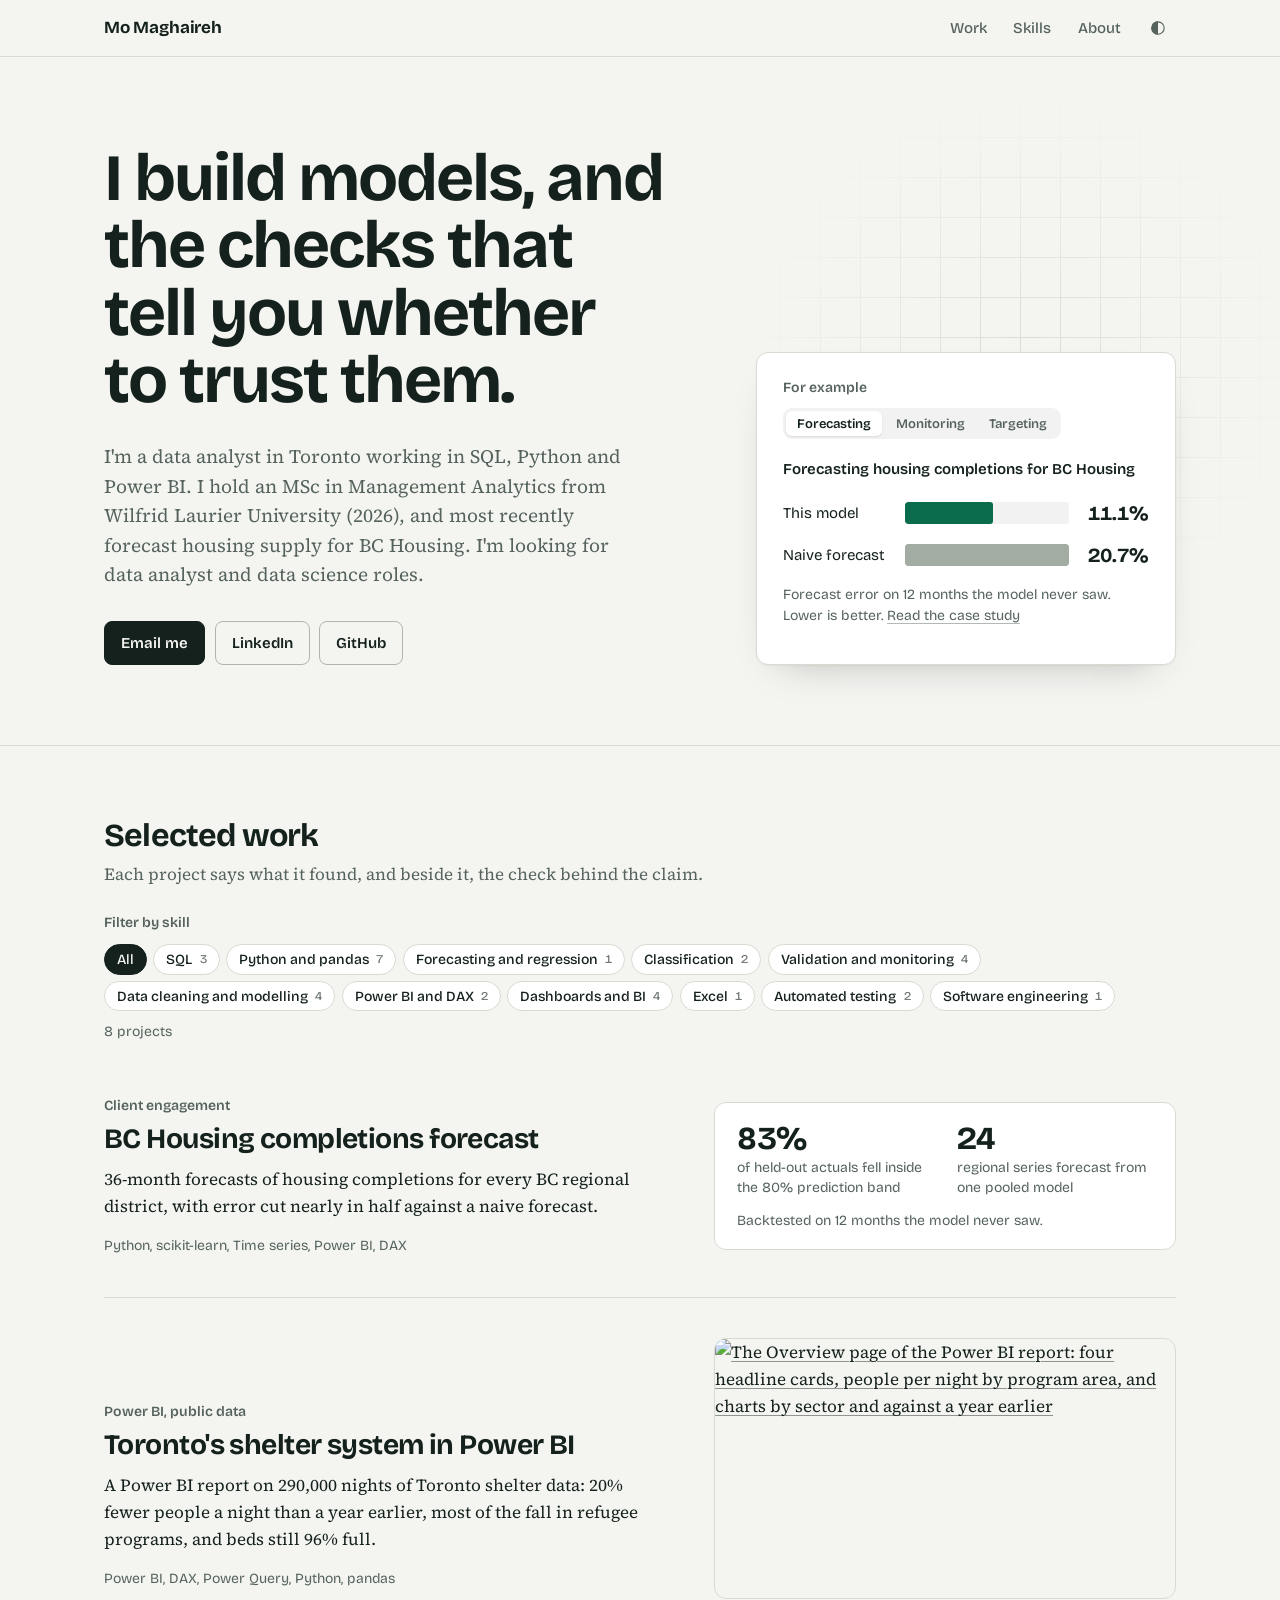
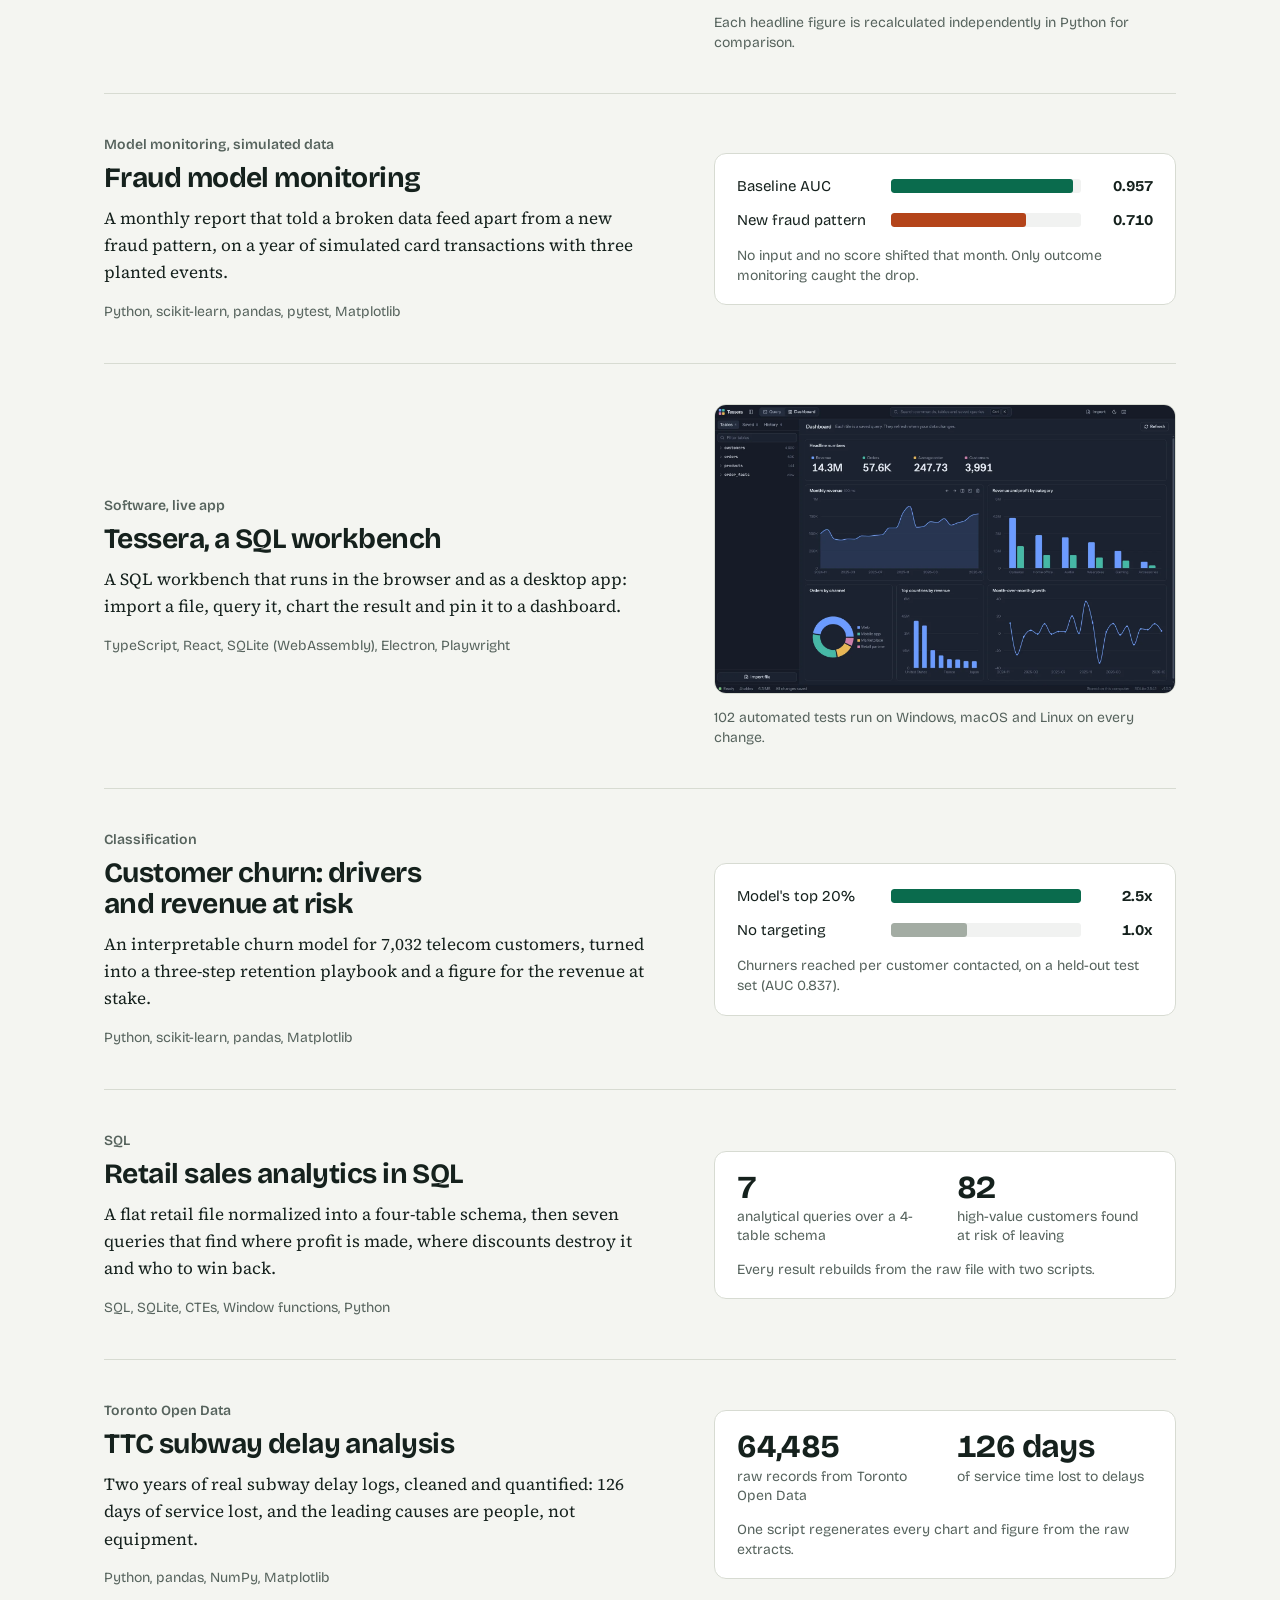
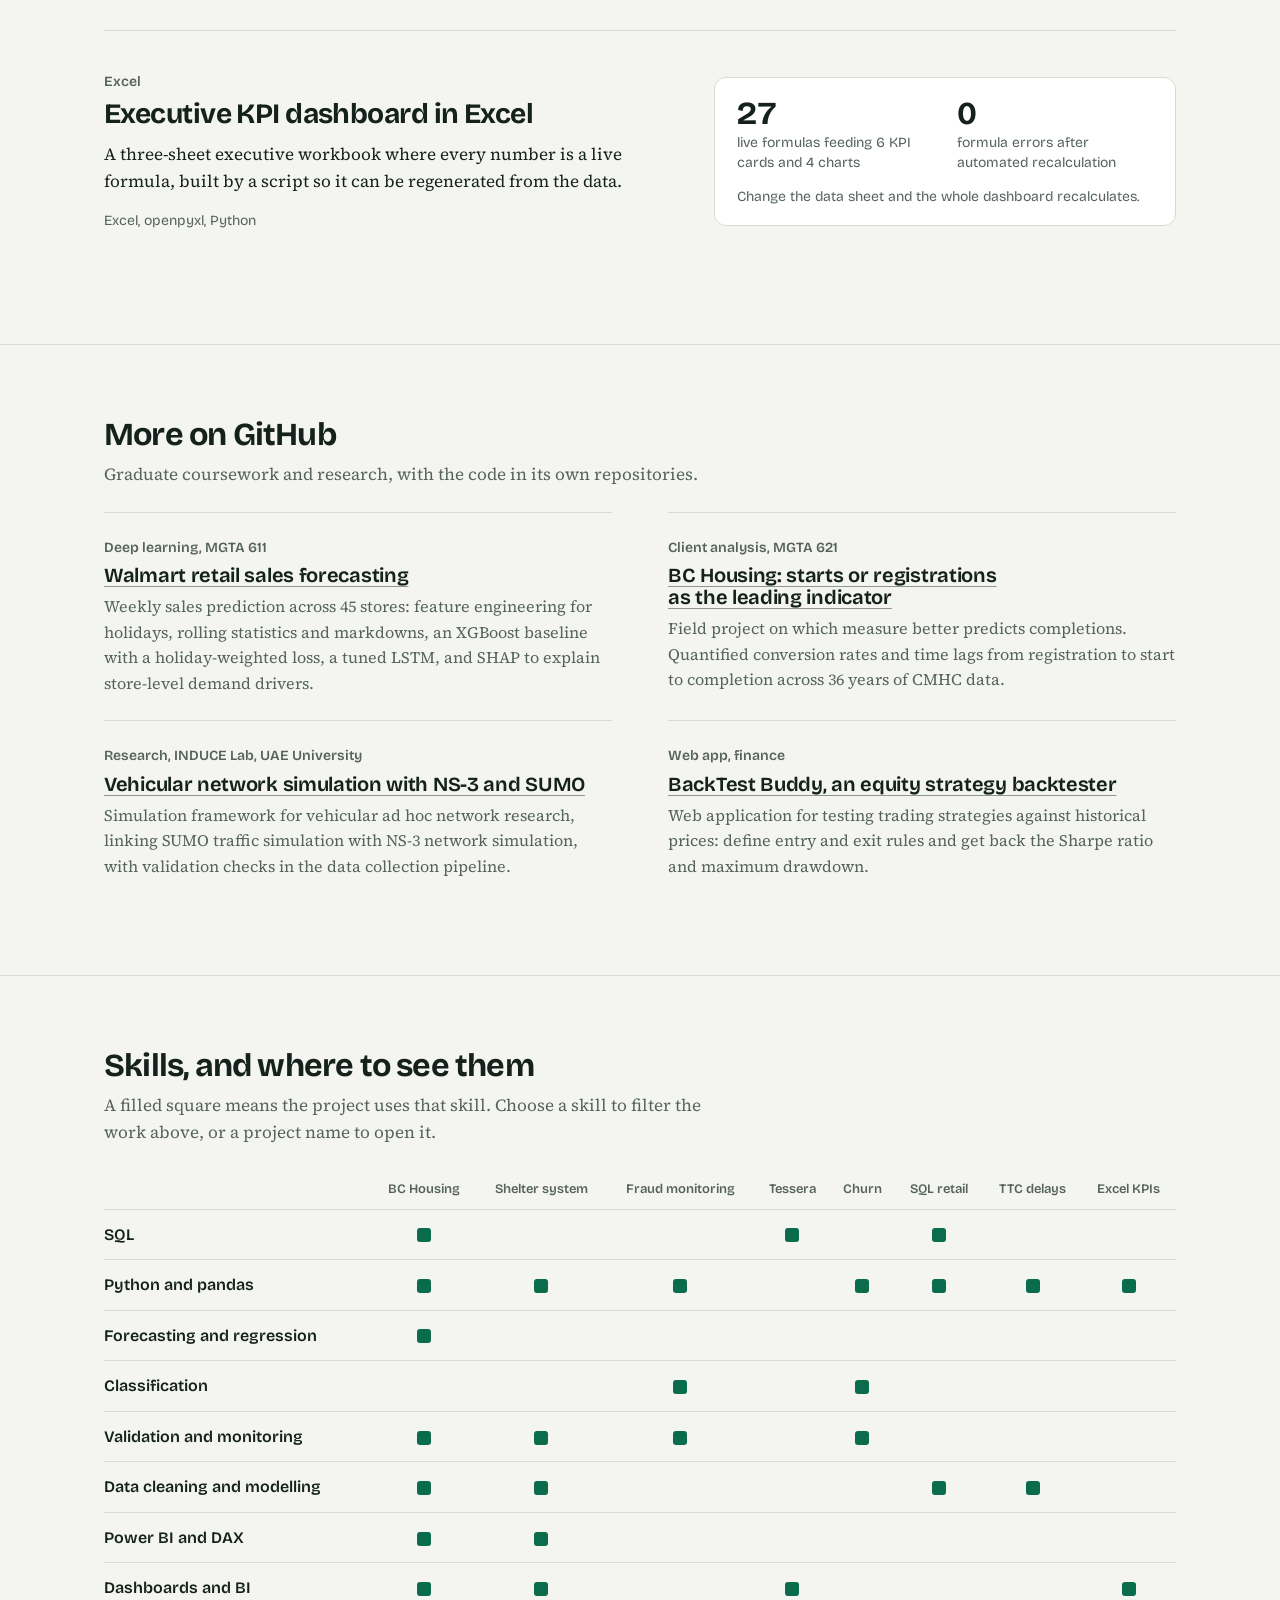
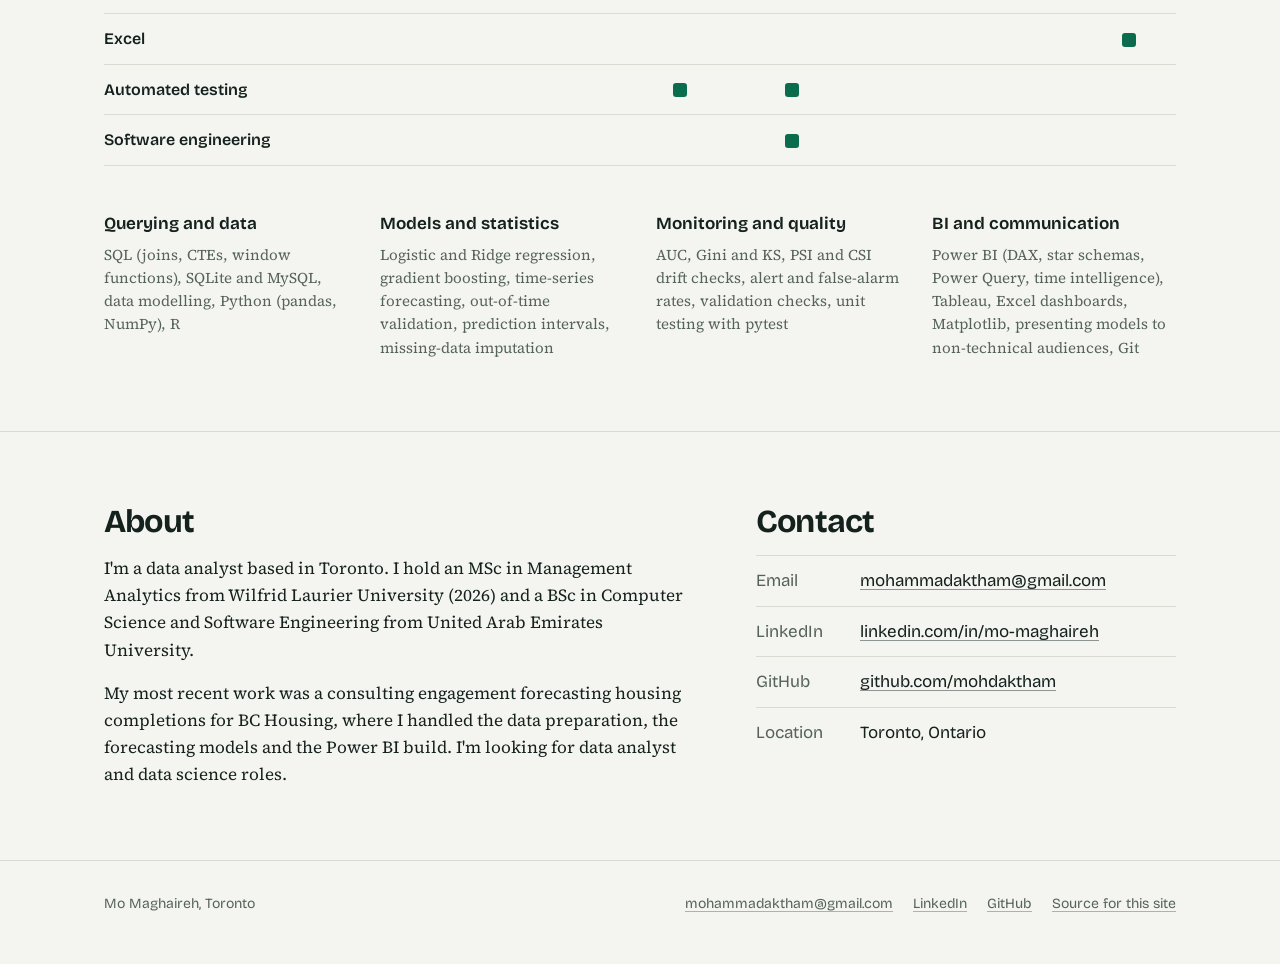
==== commit b9d9624e: "Add the shelter report case study and write-up Project README, case study page, a Power BI and DAX r" ====
--- a/index.html
+++ b/index.html
@@ -57,9 +57,9 @@
       <h2>Selected work</h2>
       <p>Each project says what it found, and beside it, the check behind the claim.</p>
     </div>
-    <div class="filter" data-filter hidden><p id="filter-label">Filter by skill</p><div class="chips" role="group" aria-labelledby="filter-label"><button type="button" class="chip" aria-pressed="true" data-skill="">All</button><button type="button" class="chip" aria-pressed="false" data-skill="SQL" aria-label="SQL, 3 of 7 projects">SQL<span class="chip-n" aria-hidden="true">3</span></button><button type="button" class="chip" aria-pressed="false" data-skill="Python and pandas" aria-label="Python and pandas, 6 of 7 projects">Python and pandas<span class="chip-n" aria-hidden="true">6</span></button><button type="button" class="chip" aria-pressed="false" data-skill="Forecasting and regression" aria-label="Forecasting and regression, 1 of 7 projects">Forecasting and regression<span class="chip-n" aria-hidden="true">1</span></button><button type="button" class="chip" aria-pressed="false" data-skill="Classification" aria-label="Classification, 2 of 7 projects">Classification<span class="chip-n" aria-hidden="true">2</span></button><button type="button" class="chip" aria-pressed="false" data-skill="Validation and monitoring" aria-label="Validation and monitoring, 3 of 7 projects">Validation and monitoring<span class="chip-n" aria-hidden="true">3</span></button><button type="button" class="chip" aria-pressed="false" data-skill="Data cleaning and modelling" aria-label="Data cleaning and modelling, 3 of 7 projects">Data cleaning and modelling<span class="chip-n" aria-hidden="true">3</span></button><button type="button" class="chip" aria-pressed="false" data-skill="Dashboards and BI" aria-label="Dashboards and BI, 3 of 7 projects">Dashboards and BI<span class="chip-n" aria-hidden="true">3</span></button><button type="button" class="chip" aria-pressed="false" data-skill="Excel" aria-label="Excel, 1 of 7 projects">Excel<span class="chip-n" aria-hidden="true">1</span></button><button type="button" class="chip" aria-pressed="false" data-skill="Automated testing" aria-label="Automated testing, 2 of 7 projects">Automated testing<span class="chip-n" aria-hidden="true">2</span></button><button type="button" class="chip" aria-pressed="false" data-skill="Software engineering" aria-label="Software engineering, 1 of 7 projects">Software engineering<span class="chip-n" aria-hidden="true">1</span></button></div><p class="filter-status" role="status" data-filter-status>7 projects</p></div>
+    <div class="filter" data-filter hidden><p id="filter-label">Filter by skill</p><div class="chips" role="group" aria-labelledby="filter-label"><button type="button" class="chip" aria-pressed="true" data-skill="">All</button><button type="button" class="chip" aria-pressed="false" data-skill="SQL" aria-label="SQL, 3 of 8 projects">SQL<span class="chip-n" aria-hidden="true">3</span></button><button type="button" class="chip" aria-pressed="false" data-skill="Python and pandas" aria-label="Python and pandas, 7 of 8 projects">Python and pandas<span class="chip-n" aria-hidden="true">7</span></button><button type="button" class="chip" aria-pressed="false" data-skill="Forecasting and regression" aria-label="Forecasting and regression, 1 of 8 projects">Forecasting and regression<span class="chip-n" aria-hidden="true">1</span></button><button type="button" class="chip" aria-pressed="false" data-skill="Classification" aria-label="Classification, 2 of 8 projects">Classification<span class="chip-n" aria-hidden="true">2</span></button><button type="button" class="chip" aria-pressed="false" data-skill="Validation and monitoring" aria-label="Validation and monitoring, 4 of 8 projects">Validation and monitoring<span class="chip-n" aria-hidden="true">4</span></button><button type="button" class="chip" aria-pressed="false" data-skill="Data cleaning and modelling" aria-label="Data cleaning and modelling, 4 of 8 projects">Data cleaning and modelling<span class="chip-n" aria-hidden="true">4</span></button><button type="button" class="chip" aria-pressed="false" data-skill="Power BI and DAX" aria-label="Power BI and DAX, 2 of 8 projects">Power BI and DAX<span class="chip-n" aria-hidden="true">2</span></button><button type="button" class="chip" aria-pressed="false" data-skill="Dashboards and BI" aria-label="Dashboards and BI, 4 of 8 projects">Dashboards and BI<span class="chip-n" aria-hidden="true">4</span></button><button type="button" class="chip" aria-pressed="false" data-skill="Excel" aria-label="Excel, 1 of 8 projects">Excel<span class="chip-n" aria-hidden="true">1</span></button><button type="button" class="chip" aria-pressed="false" data-skill="Automated testing" aria-label="Automated testing, 2 of 8 projects">Automated testing<span class="chip-n" aria-hidden="true">2</span></button><button type="button" class="chip" aria-pressed="false" data-skill="Software engineering" aria-label="Software engineering, 1 of 8 projects">Software engineering<span class="chip-n" aria-hidden="true">1</span></button></div><p class="filter-status" role="status" data-filter-status>8 projects</p></div>
     <div class="work">
-    <article class="work-row" data-reveal data-skills="SQL|Python and pandas|Forecasting and regression|Validation and monitoring|Data cleaning and modelling|Dashboards and BI" style="view-transition-name:row-05-bc-housing-forecast">
+    <article class="work-row" data-reveal data-skills="SQL|Python and pandas|Forecasting and regression|Validation and monitoring|Data cleaning and modelling|Power BI and DAX|Dashboards and BI" style="view-transition-name:row-05-bc-housing-forecast">
       <div class="claim">
         <p class="kicker">Client engagement</p>
         <h3 style="view-transition-name:title-05-bc-housing-forecast"><a href="projects/05-bc-housing-forecast/">BC Housing completions forecast</a></h3>
@@ -67,6 +67,15 @@
         <p class="tools">Python, scikit-learn, Time series, Power BI, DAX</p>
       </div>
       <figure class="evidence evidence-stats"><dl class="stats"><div class="stat"><dt>of held-out actuals fell inside the 80% prediction band</dt><dd>83%</dd></div><div class="stat"><dt>regional series forecast from one pooled model</dt><dd>24</dd></div></dl><figcaption>Backtested on 12 months the model never saw.</figcaption></figure>
+    </article>
+    <article class="work-row" data-reveal data-skills="Python and pandas|Validation and monitoring|Data cleaning and modelling|Power BI and DAX|Dashboards and BI" style="view-transition-name:row-07-toronto-shelter-powerbi">
+      <div class="claim">
+        <p class="kicker">Power BI, public data</p>
+        <h3 style="view-transition-name:title-07-toronto-shelter-powerbi"><a href="projects/07-toronto-shelter-powerbi/">Toronto&#x27;s shelter system in Power BI</a></h3>
+        <p class="finding">A Power BI report on 290,000 nights of Toronto shelter data: 20% fewer people a night than a year earlier, most of the fall in refugee programs, and beds still 96% full.</p>
+        <p class="tools">Power BI, DAX, Power Query, Python, pandas</p>
+      </div>
+      <figure class="evidence evidence-image"><a class="shot" href="projects/07-toronto-shelter-powerbi/"><img src="assets/img/shelter-overview.webp" alt="The Overview page of the Power BI report: four headline cards, people per night by program area, and charts by sector and against a year earlier" width="1600" height="900" loading="lazy"></a><figcaption>Each headline figure is recalculated independently in Python for comparison.</figcaption></figure>
     </article>
     <article class="work-row" data-reveal data-skills="Python and pandas|Classification|Validation and monitoring|Automated testing" style="view-transition-name:row-06-fraud-model-monitoring">
       <div class="claim">
@@ -142,8 +151,8 @@
       <h2>Skills, and where to see them</h2>
       <p>A filled square means the project uses that skill. Choose a skill to filter the work above, or a project name to open it.</p>
     </div>
-    <div class="matrix-scroll" tabindex="0" role="region" aria-label="Skills by project"><table class="matrix"><thead><tr><td></td><th scope="col"><a href="projects/05-bc-housing-forecast/">BC Housing</a></th><th scope="col"><a href="projects/06-fraud-model-monitoring/">Fraud monitoring</a></th><th scope="col"><a href="projects/tessera/">Tessera</a></th><th scope="col"><a href="projects/03-customer-churn/">Churn</a></th><th scope="col"><a href="projects/02-sql-retail-analytics/">SQL retail</a></th><th scope="col"><a href="projects/01-ttc-subway-delays/">TTC delays</a></th><th scope="col"><a href="projects/04-excel-kpi-dashboard/">Excel KPIs</a></th></tr></thead><tbody><tr><th scope="row"><a href="#work" data-skill="SQL">SQL</a></th><td><span class="mark" aria-label="yes" style="--d:0"></span></td><td><span class="sr">no</span></td><td><span class="mark" aria-label="yes" style="--d:2"></span></td><td><span class="sr">no</span></td><td><span class="mark" aria-label="yes" style="--d:4"></span></td><td><span class="sr">no</span></td><td><span class="sr">no</span></td></tr><tr><th scope="row"><a href="#work" data-skill="Python and pandas">Python and pandas</a></th><td><span class="mark" aria-label="yes" style="--d:1"></span></td><td><span class="mark" aria-label="yes" style="--d:2"></span></td><td><span class="sr">no</span></td><td><span class="mark" aria-label="yes" style="--d:4"></span></td><td><span class="mark" aria-label="yes" style="--d:5"></span></td><td><span class="mark" aria-label="yes" style="--d:6"></span></td><td><span class="mark" aria-label="yes" style="--d:7"></span></td></tr><tr><th scope="row"><a href="#work" data-skill="Forecasting and regression">Forecasting and regression</a></th><td><span class="mark" aria-label="yes" style="--d:2"></span></td><td><span class="sr">no</span></td><td><span class="sr">no</span></td><td><span class="sr">no</span></td><td><span class="sr">no</span></td><td><span class="sr">no</span></td><td><span class="sr">no</span></td></tr><tr><th scope="row"><a href="#work" data-skill="Classification">Classification</a></th><td><span class="sr">no</span></td><td><span class="mark" aria-label="yes" style="--d:4"></span></td><td><span class="sr">no</span></td><td><span class="mark" aria-label="yes" style="--d:6"></span></td><td><span class="sr">no</span></td><td><span class="sr">no</span></td><td><span class="sr">no</span></td></tr><tr><th scope="row"><a href="#work" data-skill="Validation and monitoring">Validation and monitoring</a></th><td><span class="mark" aria-label="yes" style="--d:4"></span></td><td><span class="mark" aria-label="yes" style="--d:5"></span></td><td><span class="sr">no</span></td><td><span class="mark" aria-label="yes" style="--d:7"></span></td><td><span class="sr">no</span></td><td><span class="sr">no</span></td><td><span class="sr">no</span></td></tr><tr><th scope="row"><a href="#work" data-skill="Data cleaning and modelling">Data cleaning and modelling</a></th><td><span class="mark" aria-label="yes" style="--d:5"></span></td><td><span class="sr">no</span></td><td><span class="sr">no</span></td><td><span class="sr">no</span></td><td><span class="mark" aria-label="yes" style="--d:9"></span></td><td><span class="mark" aria-label="yes" style="--d:10"></span></td><td><span class="sr">no</span></td></tr><tr><th scope="row"><a href="#work" data-skill="Dashboards and BI">Dashboards and BI</a></th><td><span class="mark" aria-label="yes" style="--d:6"></span></td><td><span class="sr">no</span></td><td><span class="mark" aria-label="yes" style="--d:8"></span></td><td><span class="sr">no</span></td><td><span class="sr">no</span></td><td><span class="sr">no</span></td><td><span class="mark" aria-label="yes" style="--d:12"></span></td></tr><tr><th scope="row"><a href="#work" data-skill="Excel">Excel</a></th><td><span class="sr">no</span></td><td><span class="sr">no</span></td><td><span class="sr">no</span></td><td><span class="sr">no</span></td><td><span class="sr">no</span></td><td><span class="sr">no</span></td><td><span class="mark" aria-label="yes" style="--d:13"></span></td></tr><tr><th scope="row"><a href="#work" data-skill="Automated testing">Automated testing</a></th><td><span class="sr">no</span></td><td><span class="mark" aria-label="yes" style="--d:9"></span></td><td><span class="mark" aria-label="yes" style="--d:10"></span></td><td><span class="sr">no</span></td><td><span class="sr">no</span></td><td><span class="sr">no</span></td><td><span class="sr">no</span></td></tr><tr><th scope="row"><a href="#work" data-skill="Software engineering">Software engineering</a></th><td><span class="sr">no</span></td><td><span class="sr">no</span></td><td><span class="mark" aria-label="yes" style="--d:11"></span></td><td><span class="sr">no</span></td><td><span class="sr">no</span></td><td><span class="sr">no</span></td><td><span class="sr">no</span></td></tr></tbody></table></div>
-    <dl class="toolkit" data-reveal><div><dt>Querying and data</dt><dd>SQL (joins, CTEs, window functions), SQLite and MySQL, data modelling, Python (pandas, NumPy), R</dd></div><div><dt>Models and statistics</dt><dd>Logistic and Ridge regression, gradient boosting, time-series forecasting, out-of-time validation, prediction intervals, missing-data imputation</dd></div><div><dt>Monitoring and quality</dt><dd>AUC, Gini and KS, PSI and CSI drift checks, alert and false-alarm rates, validation checks, unit testing with pytest</dd></div><div><dt>BI and communication</dt><dd>Power BI (DAX, data modelling), Tableau, Excel dashboards, Matplotlib, presenting models to non-technical audiences, Git</dd></div></dl>
+    <div class="matrix-scroll" tabindex="0" role="region" aria-label="Skills by project"><table class="matrix"><thead><tr><td></td><th scope="col"><a href="projects/05-bc-housing-forecast/">BC Housing</a></th><th scope="col"><a href="projects/07-toronto-shelter-powerbi/">Shelter system</a></th><th scope="col"><a href="projects/06-fraud-model-monitoring/">Fraud monitoring</a></th><th scope="col"><a href="projects/tessera/">Tessera</a></th><th scope="col"><a href="projects/03-customer-churn/">Churn</a></th><th scope="col"><a href="projects/02-sql-retail-analytics/">SQL retail</a></th><th scope="col"><a href="projects/01-ttc-subway-delays/">TTC delays</a></th><th scope="col"><a href="projects/04-excel-kpi-dashboard/">Excel KPIs</a></th></tr></thead><tbody><tr><th scope="row"><a href="#work" data-skill="SQL">SQL</a></th><td><span class="mark" aria-label="yes" style="--d:0"></span></td><td><span class="sr">no</span></td><td><span class="sr">no</span></td><td><span class="mark" aria-label="yes" style="--d:3"></span></td><td><span class="sr">no</span></td><td><span class="mark" aria-label="yes" style="--d:5"></span></td><td><span class="sr">no</span></td><td><span class="sr">no</span></td></tr><tr><th scope="row"><a href="#work" data-skill="Python and pandas">Python and pandas</a></th><td><span class="mark" aria-label="yes" style="--d:1"></span></td><td><span class="mark" aria-label="yes" style="--d:2"></span></td><td><span class="mark" aria-label="yes" style="--d:3"></span></td><td><span class="sr">no</span></td><td><span class="mark" aria-label="yes" style="--d:5"></span></td><td><span class="mark" aria-label="yes" style="--d:6"></span></td><td><span class="mark" aria-label="yes" style="--d:7"></span></td><td><span class="mark" aria-label="yes" style="--d:8"></span></td></tr><tr><th scope="row"><a href="#work" data-skill="Forecasting and regression">Forecasting and regression</a></th><td><span class="mark" aria-label="yes" style="--d:2"></span></td><td><span class="sr">no</span></td><td><span class="sr">no</span></td><td><span class="sr">no</span></td><td><span class="sr">no</span></td><td><span class="sr">no</span></td><td><span class="sr">no</span></td><td><span class="sr">no</span></td></tr><tr><th scope="row"><a href="#work" data-skill="Classification">Classification</a></th><td><span class="sr">no</span></td><td><span class="sr">no</span></td><td><span class="mark" aria-label="yes" style="--d:5"></span></td><td><span class="sr">no</span></td><td><span class="mark" aria-label="yes" style="--d:7"></span></td><td><span class="sr">no</span></td><td><span class="sr">no</span></td><td><span class="sr">no</span></td></tr><tr><th scope="row"><a href="#work" data-skill="Validation and monitoring">Validation and monitoring</a></th><td><span class="mark" aria-label="yes" style="--d:4"></span></td><td><span class="mark" aria-label="yes" style="--d:5"></span></td><td><span class="mark" aria-label="yes" style="--d:6"></span></td><td><span class="sr">no</span></td><td><span class="mark" aria-label="yes" style="--d:8"></span></td><td><span class="sr">no</span></td><td><span class="sr">no</span></td><td><span class="sr">no</span></td></tr><tr><th scope="row"><a href="#work" data-skill="Data cleaning and modelling">Data cleaning and modelling</a></th><td><span class="mark" aria-label="yes" style="--d:5"></span></td><td><span class="mark" aria-label="yes" style="--d:6"></span></td><td><span class="sr">no</span></td><td><span class="sr">no</span></td><td><span class="sr">no</span></td><td><span class="mark" aria-label="yes" style="--d:10"></span></td><td><span class="mark" aria-label="yes" style="--d:11"></span></td><td><span class="sr">no</span></td></tr><tr><th scope="row"><a href="#work" data-skill="Power BI and DAX">Power BI and DAX</a></th><td><span class="mark" aria-label="yes" style="--d:6"></span></td><td><span class="mark" aria-label="yes" style="--d:7"></span></td><td><span class="sr">no</span></td><td><span class="sr">no</span></td><td><span class="sr">no</span></td><td><span class="sr">no</span></td><td><span class="sr">no</span></td><td><span class="sr">no</span></td></tr><tr><th scope="row"><a href="#work" data-skill="Dashboards and BI">Dashboards and BI</a></th><td><span class="mark" aria-label="yes" style="--d:7"></span></td><td><span class="mark" aria-label="yes" style="--d:8"></span></td><td><span class="sr">no</span></td><td><span class="mark" aria-label="yes" style="--d:10"></span></td><td><span class="sr">no</span></td><td><span class="sr">no</span></td><td><span class="sr">no</span></td><td><span class="mark" aria-label="yes" style="--d:14"></span></td></tr><tr><th scope="row"><a href="#work" data-skill="Excel">Excel</a></th><td><span class="sr">no</span></td><td><span class="sr">no</span></td><td><span class="sr">no</span></td><td><span class="sr">no</span></td><td><span class="sr">no</span></td><td><span class="sr">no</span></td><td><span class="sr">no</span></td><td><span class="mark" aria-label="yes" style="--d:15"></span></td></tr><tr><th scope="row"><a href="#work" data-skill="Automated testing">Automated testing</a></th><td><span class="sr">no</span></td><td><span class="sr">no</span></td><td><span class="mark" aria-label="yes" style="--d:11"></span></td><td><span class="mark" aria-label="yes" style="--d:12"></span></td><td><span class="sr">no</span></td><td><span class="sr">no</span></td><td><span class="sr">no</span></td><td><span class="sr">no</span></td></tr><tr><th scope="row"><a href="#work" data-skill="Software engineering">Software engineering</a></th><td><span class="sr">no</span></td><td><span class="sr">no</span></td><td><span class="sr">no</span></td><td><span class="mark" aria-label="yes" style="--d:13"></span></td><td><span class="sr">no</span></td><td><span class="sr">no</span></td><td><span class="sr">no</span></td><td><span class="sr">no</span></td></tr></tbody></table></div>
+    <dl class="toolkit" data-reveal><div><dt>Querying and data</dt><dd>SQL (joins, CTEs, window functions), SQLite and MySQL, data modelling, Python (pandas, NumPy), R</dd></div><div><dt>Models and statistics</dt><dd>Logistic and Ridge regression, gradient boosting, time-series forecasting, out-of-time validation, prediction intervals, missing-data imputation</dd></div><div><dt>Monitoring and quality</dt><dd>AUC, Gini and KS, PSI and CSI drift checks, alert and false-alarm rates, validation checks, unit testing with pytest</dd></div><div><dt>BI and communication</dt><dd>Power BI (DAX, star schemas, Power Query, time intelligence), Tableau, Excel dashboards, Matplotlib, presenting models to non-technical audiences, Git</dd></div></dl>
   </div>
 </section>
 
--- a/assets/site.css
+++ b/assets/site.css
@@ -1483,7 +1483,8 @@
 .matrix:has(tbody td:nth-child(5):hover) tr > :nth-child(5),
 .matrix:has(tbody td:nth-child(6):hover) tr > :nth-child(6),
 .matrix:has(tbody td:nth-child(7):hover) tr > :nth-child(7),
-.matrix:has(tbody td:nth-child(8):hover) tr > :nth-child(8) {
+.matrix:has(tbody td:nth-child(8):hover) tr > :nth-child(8),
+.matrix:has(tbody td:nth-child(9):hover) tr > :nth-child(9) {
   background-color: color-mix(in srgb, var(--ink) 6%, var(--paper));
 }
 
